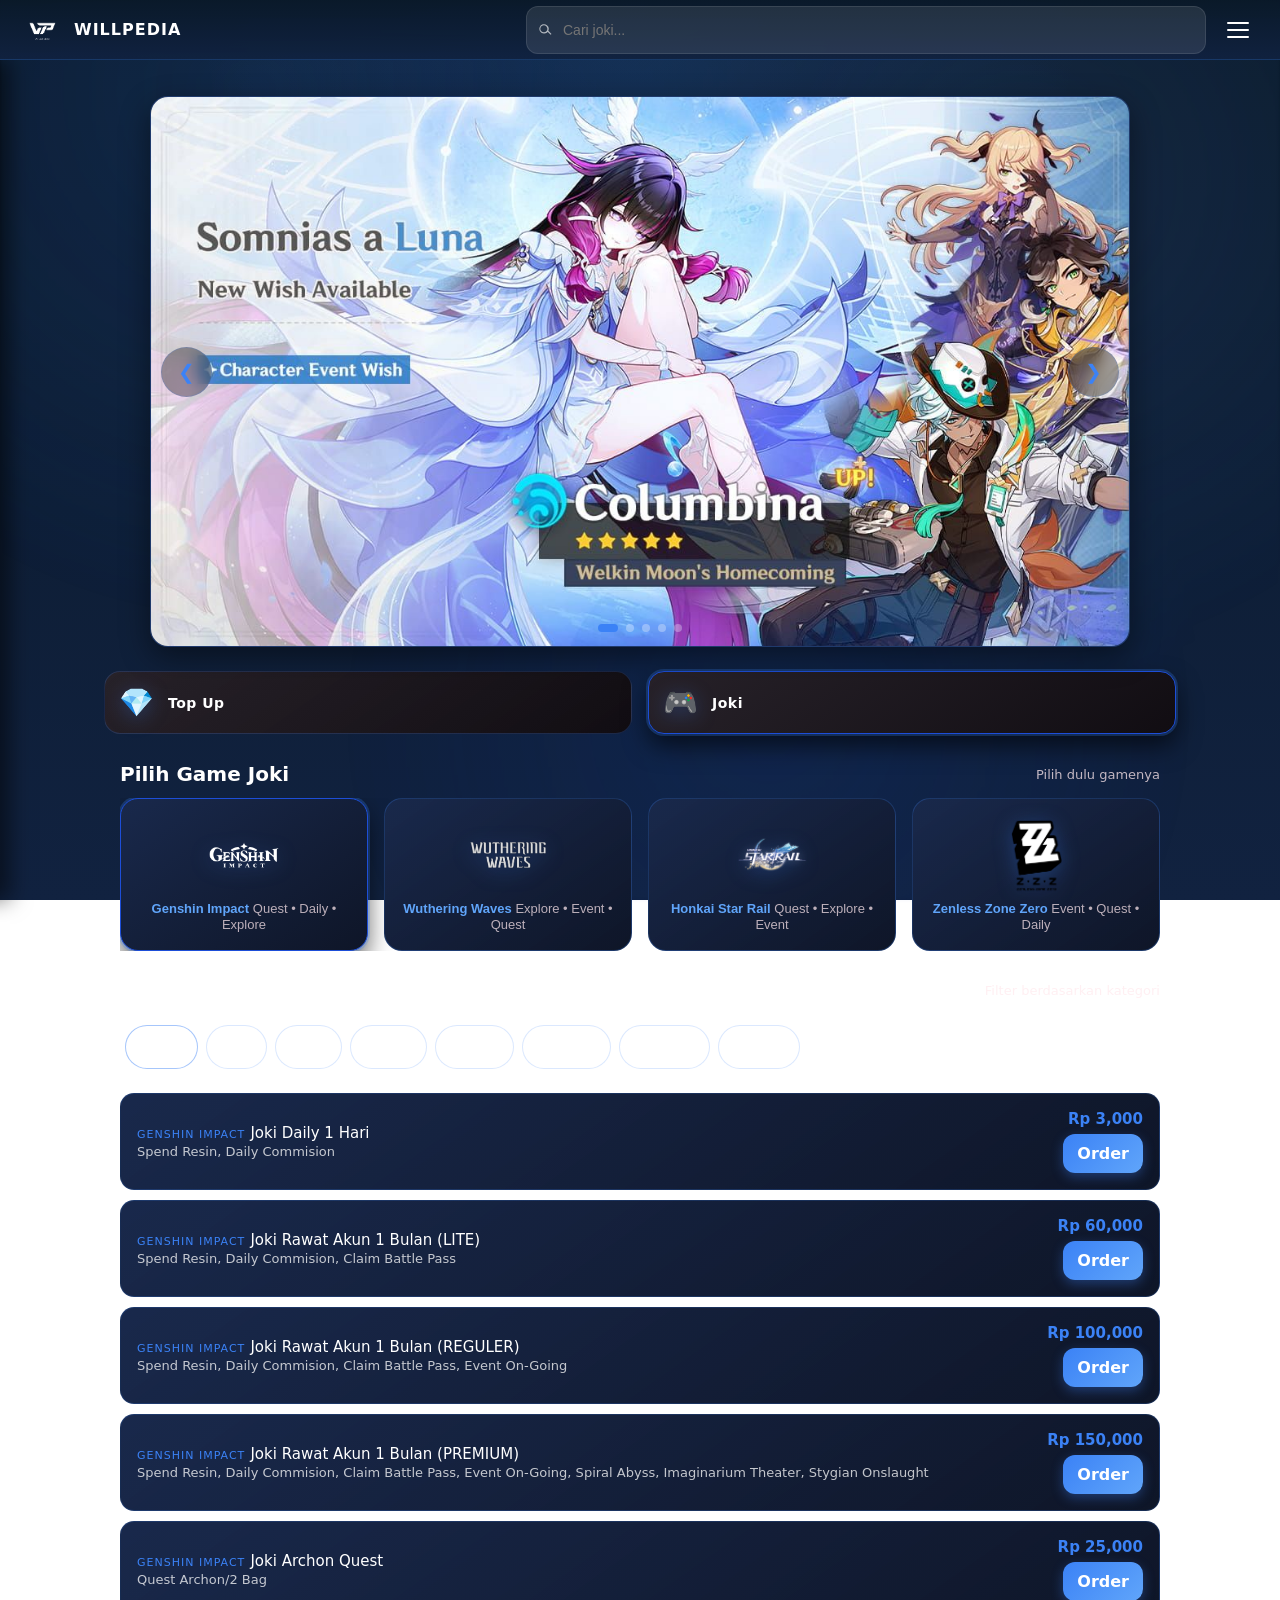
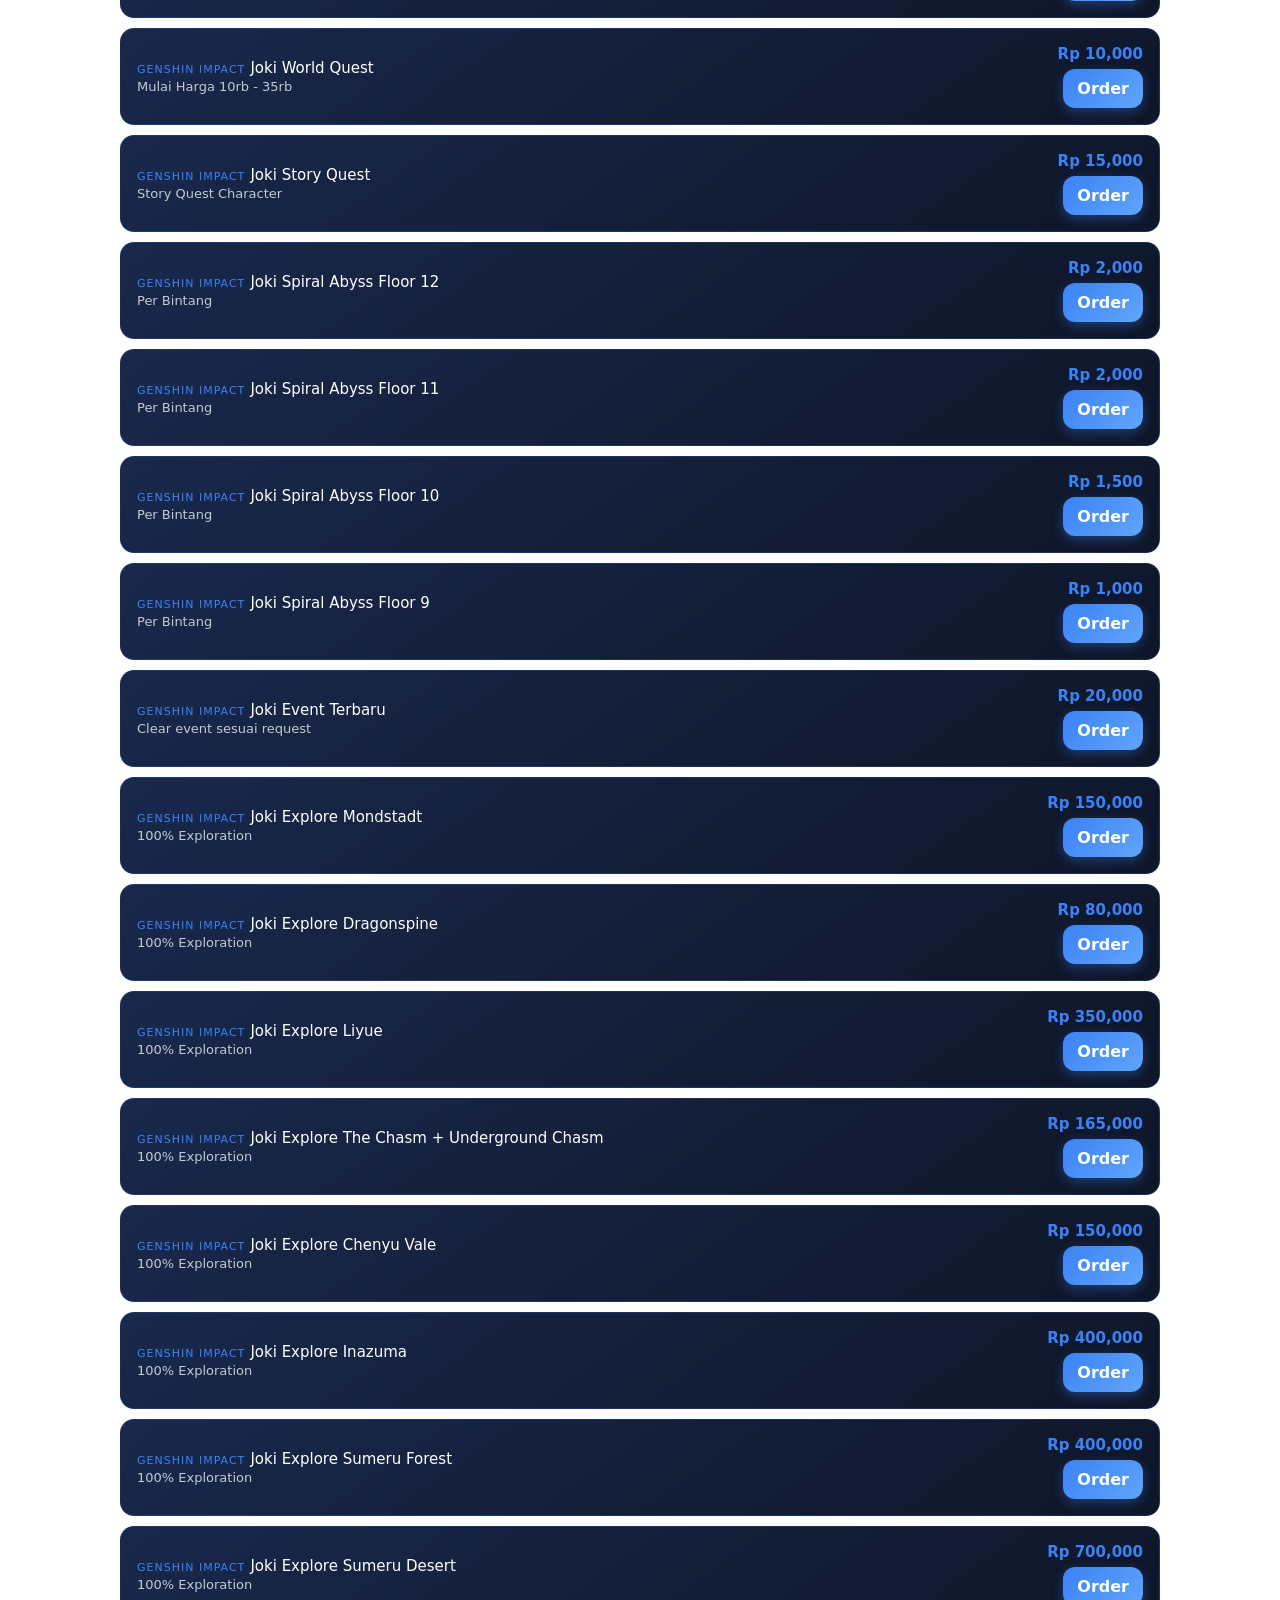
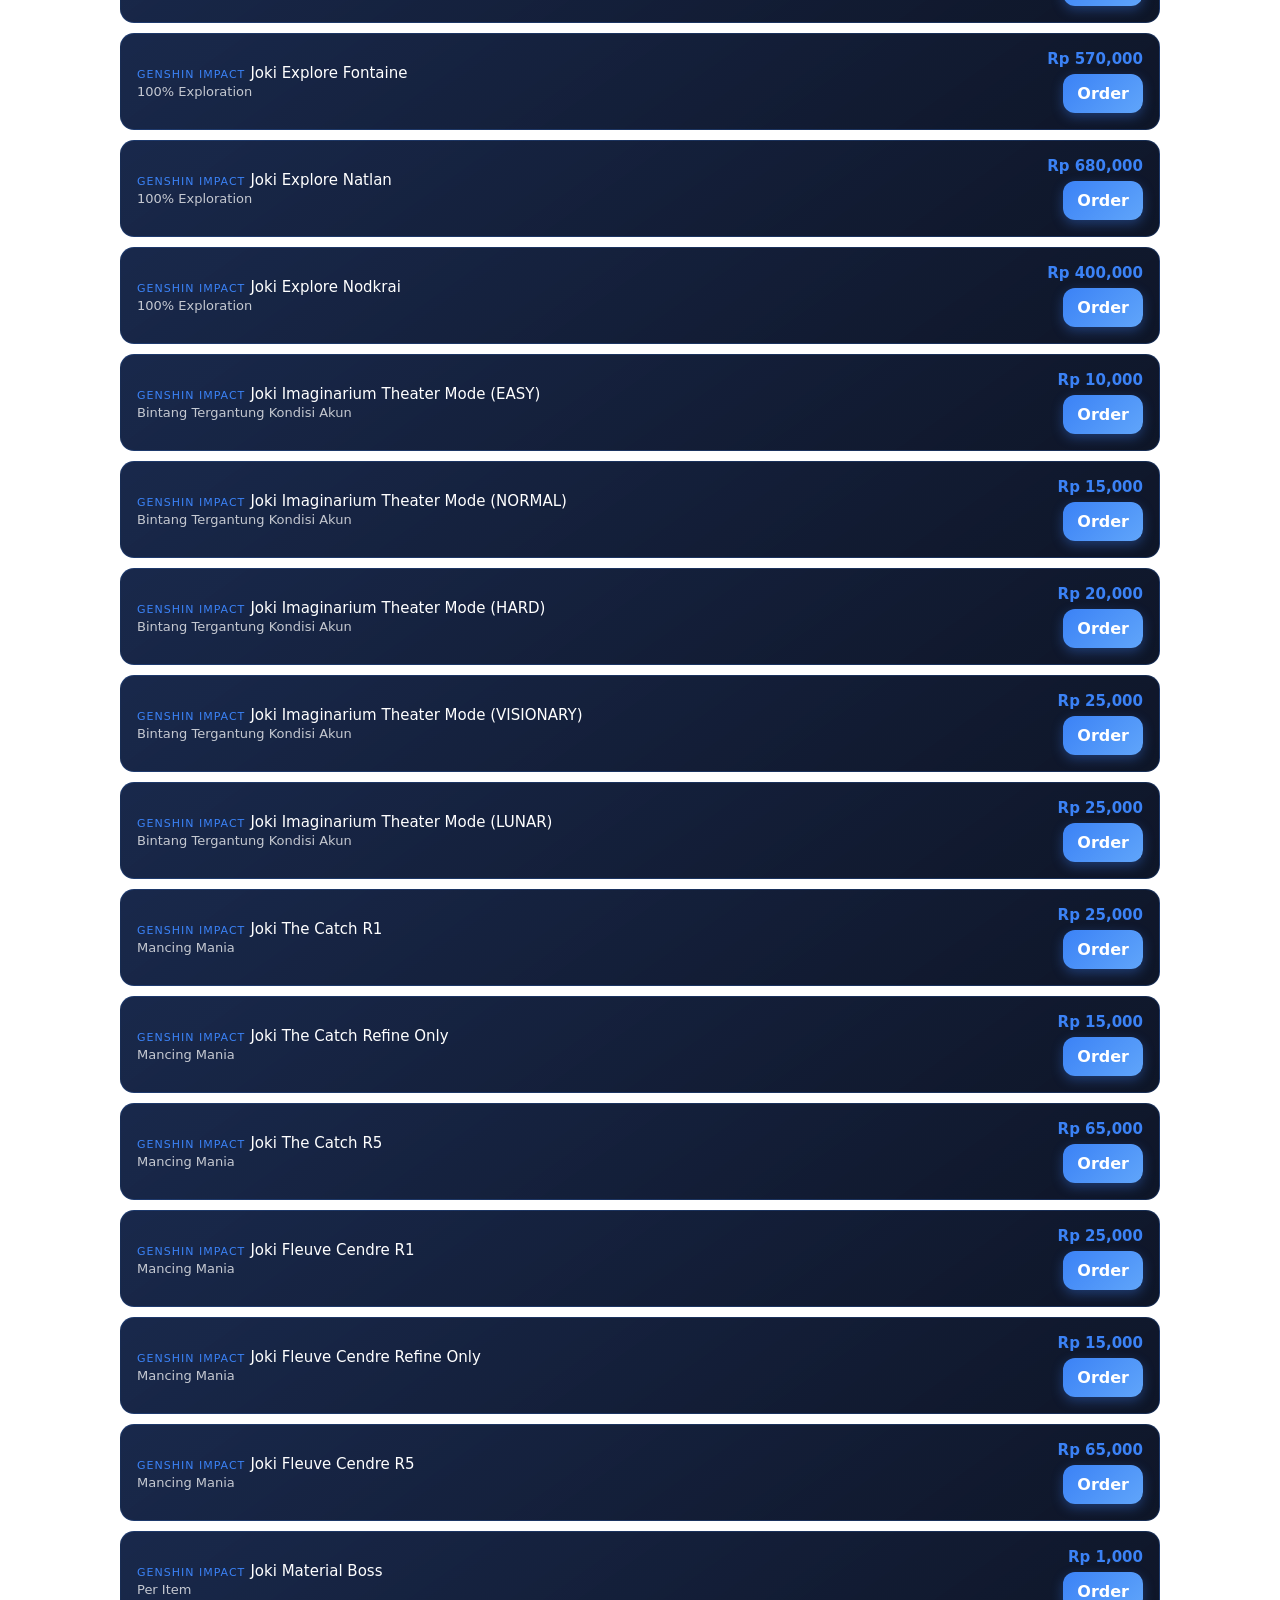
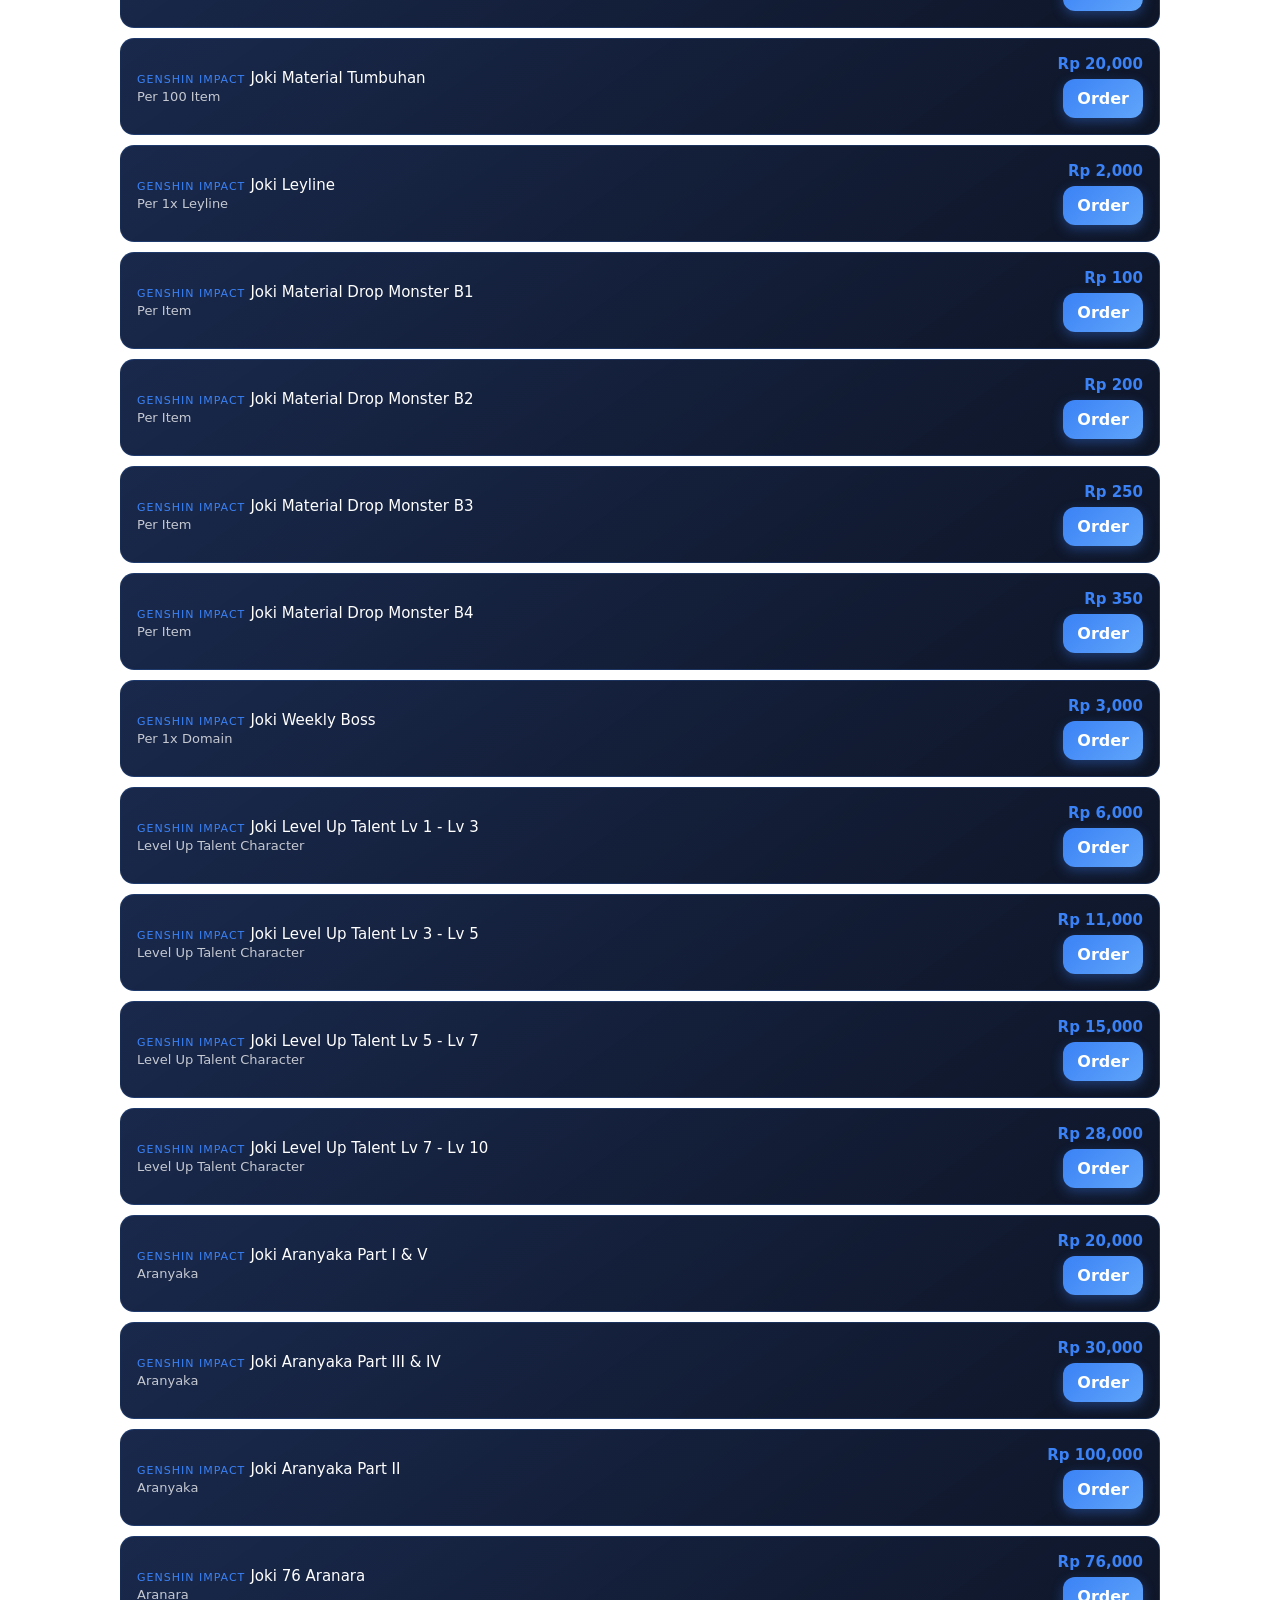
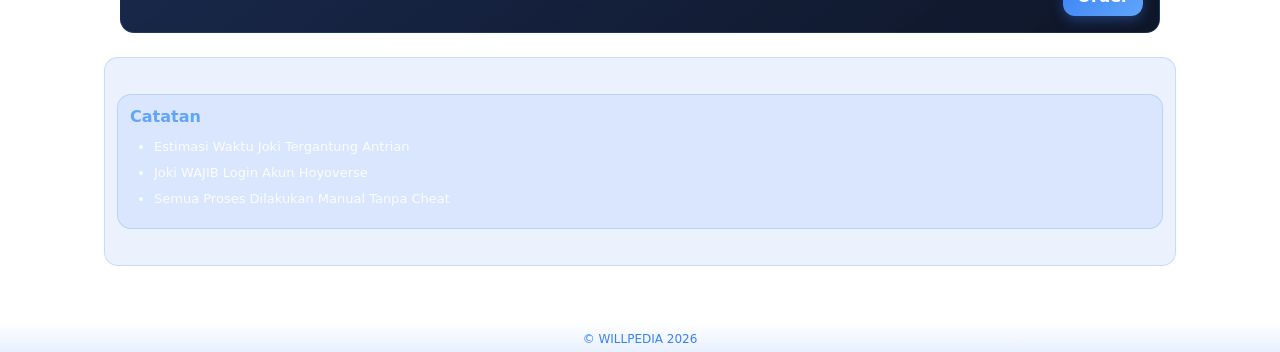
==== joki.html @ 1aaeb49d "Add files via upload" ====
<!DOCTYPE html>
<html lang="id">
<head>
  <meta charset="UTF-8" />
  <meta name="viewport" content="width=device-width, initial-scale=1.0" />
  <title>WILLPEDIA</title>

  <link rel="icon" type="image/png" href="assets/logo-willpedia.png">
<link rel="stylesheet" href="css/joki.css">
<link rel="stylesheet" href="css/style.css">
<link rel="stylesheet" href="css/shared.css">
</head>
<body>

<header class="navbar">
  <a href="index.html" class="nav-brand">
    <img src="assets/logo-willpedia.png" alt="WILLPEDIA">
    <span>WILLPEDIA</span>
  </a>

<div class="nav-right">
    <div class="nav-search">
      <input type="text" id="jokiSearch" placeholder="Cari joki...">
      <span class="search-icon"></span>
    </div>

    <button id="menuBtn" class="menu-btn" aria-label="Menu" type="button">
      <span></span><span></span><span></span>
    </button>
  </div>
</header>

<!-- SEARCH OVERLAY -->
<div id="jokiSearchOverlay" class="search-results-overlay">
  <div id="jokiSearchResults" class="search-results-list"></div>
</div>

<!-- OVERLAY -->
<div id="overlay" class="overlay"></div>

<!-- DRAWER -->
<aside id="drawer" class="drawer">
  <div class="drawer-header">
    <span class="drawer-title">MENU</span>
    <button id="closeDrawer" class="close-btn">&times;</button>
  </div>
  <nav class="drawer-menu">
    <a href="index.html">Top Up</a>
    <a href="joki.html" aria-current="page">Joki</a>
    <a href="https://wa.me/6281357706121" target="_blank">Hubungi CS</a>
  </nav>
</aside>

<main class="container">

  <!-- SLIDER -->
  <div class="slider">
    <div class="slides-track">
      <div class="slide"><img src="assets/columbina.png"></div>
      <div class="slide"><img src="assets/inefa.png"></div>
      <div class="slide"><img src="assets/hsr1.png"></div>
      <div class="slide"><img src="assets/gi1.png"></div>
      <div class="slide"><img src="assets/denis.jpeg"></div>
    </div>

    <button class="prev-btn" id="prevBtn">&#10094;</button>
    <button class="next-btn" id="nextBtn">&#10095;</button>
    <div class="slider-dots" id="sliderDots"></div>
  </div>
  
  <!-- MENU UTAMA -->
    <div class="main-menu">
    <a href="index.html" class="main-card">
        <span class="menu-icon">💎</span>
        <div class="menu-text">
        <strong>Top Up</strong>
        </div>
    </a>

    <a href="joki.html" class="main-card active">
        <span class="menu-icon">🎮</span>
        <div class="menu-text">
        <strong>Joki</strong>
        </div>
    </a>
    </div>

   <!-- PILIH GAME JOKI -->
    <section class="section">
    <div class="section-head">
        <h2>Pilih Game Joki</h2>
        <span class="hint">Pilih dulu gamenya</span>
    </div>

    <div class="joki-grid" id="jokiGameGrid">
        <button class="joki-card active" type="button" data-game="genshin_impact_joki">
        <img src="assets/Genshin_Impact.png" alt="Genshin Impact">
        <div class="joki-meta">
            <span class="joki-title">Genshin Impact</span>
            <span class="joki-sub">Quest • Daily • Explore</span>
        </div>
        </button>

        <button class="joki-card" type="button" data-game="wuthering_waves_joki">
        <img src="assets/Wuthering_Waves.png" alt="Wuthering Waves">
        <div class="joki-meta">
            <span class="joki-title">Wuthering Waves</span>
            <span class="joki-sub">Explore • Event • Quest</span>
        </div>
        </button>

        <button class="joki-card" type="button" data-game="honkai_star_rail_joki">
        <img src="assets/Honkai_Star_Rail.png" alt="Honkai Star Rail">
        <div class="joki-meta">
            <span class="joki-title">Honkai Star Rail</span>
            <span class="joki-sub">Quest • Explore • Event</span>
        </div>
        </button>

        <button class="joki-card" type="button" data-game="zenless_zone_zero_joki">
        <img src="assets/Zenless_Zone_Zero.png" alt="Zenless Zone Zero">
        <div class="joki-meta">
            <span class="joki-title">Zenless Zone Zero</span>
            <span class="joki-sub">Event • Quest • Daily</span>
        </div>
        </button>
    </div>
    </section>
 

  <!-- PILIH PAKET (placeholder, nanti diisi dari JSON) -->
  <section class="section">
    <div class="section-head">
      <h2>Pilih Paket</h2>
      <span class="hint">Filter berdasarkan kategori</span>
    </div>

    <div class="chip-row" id="jokiCategory">
      <button class="chip active" type="button">Semua</button>
      <button class="chip" type="button">Daily</button>
      <button class="chip" type="button">Quest</button>
      <button class="chip" type="button">Explore</button>
      <button class="chip" type="button">Material</button>
      <button class="chip" type="button">Endgame</button>
      <button class="chip" type="button">Character</button>
      <button class="chip" type="button">Mancing</button>
    </div>

    <div class="item-list" id="itemList">
  </section>

  <section class="note">
    <div class="note-card">
      <h4>Catatan</h4>
      <ul>
        <li>Estimasi Waktu Joki Tergantung Antrian</li>
        <li>Joki WAJIB Login Akun Hoyoverse</li>
        <li>Semua Proses Dilakukan Manual Tanpa Cheat</li>
      </ul>
    </div>
  </section>
</main>

<footer>© WILLPEDIA 2026</footer>

<!-- JS TERPISAH -->
<script src="js/joki.js"></script>
</body>
</html>
---- css/joki.css ----
/* ======================
   JOKI CSS - MOBILE OPTIMIZED LIKE style.css
====================== */

/* BASE - MATCHING style.css */
:root {
  --font-small: clamp(11px, 2.5vw, 13px);
  --font-base: clamp(13px, 3vw, 15px);
  --font-h2: clamp(16px, 4vw, 20px);
  --padding-card: clamp(12px, 4vw, 16px);
  --touch-target: 44px;
  --padding-sm: clamp(8px, 2vw, 12px);
  --radius-lg: 18px;
  --radius-md: 14px;
}

.section {
  margin-top: clamp(16px, 6vw, 28px);
  padding: 0 clamp(10px, 4vw, 16px);
}

/* HEADER */
.section-head {
  display: flex;
  align-items: center;
  justify-content: space-between;
  gap: clamp(6px, 2vw, 8px);
  margin-bottom: 12px;
}

.section-head h2 {
  margin: 0;
  font-size: var(--font-h2);
}

.hint {
  font-size: var(--font-small);
  color: rgba(255,233,238,.75);
}

/* JOKI GRID - EXACT LIKE game-grid */
.joki-grid {
  contain: layout paint;
  display: grid;
  grid-template-columns: repeat(auto-fit, minmax(140px, 1fr));
  gap: clamp(10px, 4vw, 16px);
  margin-bottom: clamp(12px, 3vw, 16px);
}

@media (max-width: 360px) {
  .joki-grid {
    grid-template-columns: 1fr;
    gap: 8px;
  }
}

@media (max-width: 480px) {
  .joki-grid {
    grid-template-columns: 1fr 1fr;
    gap: clamp(8px, 3vw, 12px);
  }
}

@media (min-width: 768px) {
  .joki-grid {
    grid-template-columns: repeat(3, 1fr);
  }
}

@media (min-width: 1024px) {
  .joki-grid {
    grid-template-columns: repeat(4, 1fr);
  }
}

/* JOKI CARD - LIKE game-card */
.joki-card {
  background: linear-gradient(145deg, rgba(59,130,246,0.08), rgba(0,0,0,0.35)), var(--card);
  border-radius: var(--radius-lg);
  padding: clamp(14px, 5vw, 18px) clamp(12px, 4vw, 16px);
  text-align: center;
  cursor: pointer;
  border: 1px solid rgba(59,130,246,0.25);
  transition: transform .2s ease, box-shadow .2s ease, border-color .2s ease;
  animation: fadeUp .35s ease both;
  will-change: transform;
  min-height: var(--touch-target);
  display: flex;
  flex-direction: column;
  justify-content: center;
}

.joki-card img {
  width: clamp(60px, 18vw, 76px);
  height: clamp(60px, 18vw, 76px);
  object-fit: contain;
  display: block;
  margin: 0 auto clamp(4px, 1vw, 8px);
  filter: drop-shadow(0 4px 10px rgba(59,130,246,.3));
}

.joki-title {
  font-size: var(--font-small);
  color: var(--sakura2);
  line-height: 1.2;
  font-weight: 900;
  overflow: hidden;
  text-overflow: ellipsis;
}

.joki-sub {
  font-size: var(--font-small);
  color: rgba(255,233,238,.72);
}

.joki-card.active {
  border-color: var(--torii);
  box-shadow: 0 0 0 2px rgba(59,130,246,0.25), 0 12px 24px rgba(0,0,0,0.6);
  transform: scale(1.06);
}

.joki-card:active { 
  transform: scale(.95); 
}

@media (hover:hover) and (pointer:fine) {
  .joki-card:hover {
    transform: translateY(-4px) scale(1.02);
    box-shadow: var(--shadow-2);
    border-color: rgba(59,130,246,.35);
  }
}

/* CHIP ROW */
.chip-row {
  display: flex;
  gap: 8px;
  overflow-x: auto;
  -webkit-overflow-scrolling: touch; /* Supaya scroll lancar di iPhone */
  padding: 10px 5px;
  scrollbar-width: none; /* Sembunyikan scrollbar di Firefox */
}

.chip {
  flex: 0 0 auto;
  background: rgba(255,255,255,0.06);
  border: 1px solid rgba(59,130,246,0.18);
  border-radius: 999px;
  color: #fff;
  padding: clamp(8px, 2vw, 10px) clamp(12px, 3vw, 14px);
  font-weight: 700;
  font-size: var(--font-small);
  min-height: var(--touch-target);
  scroll-snap-align: start;
  white-space: nowrap;
}

.chip.active {
  border-color: rgba(59,130,246,.45);
}

/* ITEM LIST - LIKE item-list */
.item-list {
  display: flex;
  flex-direction: column;
  gap: clamp(8px, 2vw, 10px);
  margin: 14px 0 20px;
}

.item-card {
  background: linear-gradient(145deg, rgba(59,130,246,0.08), rgba(0,0,0,0.35)), var(--card);
  padding: var(--padding-card);
  border-radius: var(--radius-md);
  display: flex;
  justify-content: space-between;
  align-items: center;
  border: 1px solid rgba(59,130,246,0.2);
  animation: fadeUp .3s ease both;
  min-height: var(--touch-target);
}

.item-left {
  flex: 1;
  min-width: 0;
}

.item-name {
  font-size: var(--font-base);
  color: #fff;
  white-space: nowrap;
  overflow: hidden;
  text-overflow: ellipsis;
}

.item-desc {
  font-size: var(--font-small);
  color: rgba(255,255,255,0.75);
}

.item-right {
  display: flex;
  flex-direction: column;
  align-items: flex-end;
  gap: clamp(4px, 1vw, 6px);
}

.item-price {
  font-weight: 700;
  font-size: var(--font-base);
  color: var(--sakura);
}

.badge {
  font-size: clamp(9px, 2vw, 11px);
  letter-spacing: 1px;
  text-transform: uppercase;
  color: var(--sakura);
}

.note, .note-card {
  padding: var(--padding-sm);
  background: rgba(59,130,246,0.1);
  border-radius: var(--radius-md);
  border: 1px solid rgba(59,130,246,0.2);
  margin: clamp(16px, 5vw, 24px) 0;
}

.note h4 {
  margin: 0 0 12px 0;
  color: var(--sakura2);
}

.note ul {
  margin: 0;
  padding-left: clamp(20px, 5vw, 24px);
  font-size: var(--font-small);
  line-height: 1.4;
  color: rgba(255,255,255,0.85);
}

.note li {
  margin-bottom: clamp(4px, 1vw, 8px);
}

/* TOUCH POLISH */
button, .joki-card, .chip {
  -webkit-tap-highlight-color: transparent;
}

/* SMOOTH SCROLL */
html {
  scroll-behavior: smooth;
}

@keyframes fadeUp {
  from { opacity: 0; transform: translateY(12px); }
  to { opacity: 1; transform: translateY(0); }
}
---- css/style.css ----
/* TOPUP SPECIFIC - css/style.css - RESPONSIVE MOBILE FIRST */

/* Import responsive vars from joki.css pattern */
:root {
  --font-small: clamp(11px, 2.5vw, 13px);
  --font-base: clamp(13px, 3vw, 15px);
  --padding-card: clamp(12px, 4vw, 16px);
  --touch-target: 44px;
  --padding-sm: clamp(8px, 2vw, 12px);
}

/* ======================
   GRID GAME + CARD
====================== */
/* TOPUP-SPECIFIC STYLES */
.game-grid{
  contain: layout paint;
  display:grid;
  grid-template-columns: repeat(auto-fit, minmax(140px, 1fr));
  gap: clamp(10px, 4vw, 16px);
  margin-bottom: clamp(12px, 3vw, 16px);
}

@media (max-width: 360px) {
  .game-grid {
    grid-template-columns: 1fr;
    gap: 8px;
  }
}

@media (max-width: 480px) {
  .game-grid {
    grid-template-columns: 1fr 1fr;
    gap: clamp(8px, 3vw, 12px);
  }
}


.game-card{
  background:
    linear-gradient(145deg, rgba(59,130,246,0.08), rgba(0,0,0,0.35)),
    var(--card);
  border-radius: var(--radius-lg);
  padding: clamp(14px, 5vw, 18px) clamp(12px, 4vw, 16px);
  text-align:center;
  cursor:pointer;
  border: 1px solid rgba(59,130,246,0.25);
  transition: transform .2s ease, box-shadow .2s ease, border-color .2s ease, filter .2s ease;
  animation: fadeUp .35s ease both;
  will-change: transform;
  min-height: var(--touch-target);
}


.game-card img{
  width: clamp(60px, 18vw, 76px);
  height: clamp(60px, 18vw, 76px);
  object-fit: contain;
  display:block;
  margin: 0 auto clamp(4px, 1vw, 8px);
  filter: drop-shadow(0 4px 10px rgba(59,130,246,.3));
}


.game-card span{
  font-size: var(--font-small);
  color: var(--sakura2);
  line-height: 1.2;
}


.game-card.active{
  border-color: var(--torii);
  box-shadow:
    0 0 0 2px rgba(59,130,246,0.25),
    0 12px 24px rgba(0,0,0,0.6);
  transform: scale(1.06);
}

.game-card:active{ transform: scale(.95); }

@media (hover:hover) and (pointer:fine){
  .game-card:hover{
    transform: translateY(-4px) scale(1.02);
    box-shadow: var(--shadow-2);
    border-color: rgba(59,130,246,.35);
  }
}

.item-list{
  display:flex;
  flex-direction:column;
  gap: 10px;
  margin: 14px 0 20px;
}

.item-card{
  background:
    linear-gradient(145deg, rgba(59,130,246,0.08), rgba(0,0,0,0.35)),
    var(--card);
  padding: var(--padding-card);
  border-radius: var(--radius-md);
  display:flex;
  justify-content: space-between;
  align-items:center;
  border: 1px solid rgba(59,130,246,0.2);
  animation: fadeUp .3s ease both;
  min-height: var(--touch-target);
}


.item-name{ font-size: var(--font-base); color:#fff; }

.item-price{ font-weight: 700; font-size: var(--font-base); color: var(--sakura); }

.item-desc {
  font-size: var(--font-small);
  color: rgba(255,255,255,0.75);
  margin-top: 2px;
  display: block;
}


.price{ text-align:center; font-size: 22px; font-weight: 800; margin: 18px 0; color: var(--torii); }

@media (max-height: 500px) and (orientation: landscape) {
  .game-grid { grid-template-columns: 1fr 1fr; gap: 8px; }
  .game-card { padding: clamp(10px, 3vw, 14px); }
}

@media (min-width: 768px){ 
  .game-grid{ grid-template-columns: repeat(3, 1fr); }
}

@media (min-width: 1024px){ 
  .game-grid{ grid-template-columns: repeat(4, 1fr); }
}
---- css/shared.css ----
/* SHARED STYLES - NAVBAR, SLIDER, DRAWER, THEME - WILLPEDIA */
/* Merged commons from style.css + joki.css + original shared */

:root {
  --bg1: #0a1929;
  --bg2: #112240;
  --card: #16213d;
  --sakura: #3b82f6;
  --sakura2: #60a5fa;
  --torii: #1d4ed8;
  --accent-blue: #93c5fd;
  --stroke: rgba(59,130,246,.22);
  --glass: rgba(255,255,255,.08);
  --radius-lg: 18px;
  --radius-md: 14px;
  --shadow-1: 0 10px 22px rgba(0,0,0,.5);
  --shadow-2: 0 16px 40px rgba(0,0,0,.6);
  --nav-h: 60px;
  --max-desktop: 1120px;
  --primary-blue: #3b82f6;
  --light-blue: #dbeafe;
  --dark-blue: #1d4ed8;
  --accent-blue: #60a5fa;
}

*{ box-sizing: border-box; }

html, body{ height: 100%; }

body{
  margin:0;
  min-height: 100dvh;
  font-family: "Hiragino Kaku Gothic ProN","Yu Gothic",system-ui,sans-serif;
  color:#fff;
  background:
    radial-gradient(circle at top, rgba(59,130,246,0.18), transparent 40%),
    linear-gradient(180deg, var(--bg1), var(--bg2));
  background-attachment: fixed;
  display:flex;
  flex-direction:column;
  overflow-x: hidden;
}

body::before{
  content:"";
  position: fixed;
  inset: 0;
  pointer-events:none;
  background:
    radial-gradient(circle at 20% 10%, rgba(59,130,246,.16), transparent 42%),
    radial-gradient(circle at 80% 20%, rgba(99,165,253,.12), transparent 40%),
    radial-gradient(circle at 60% 80%, rgba(29,78,216,.12), transparent 42%);
  filter: blur(2px);
  opacity: .9;
  animation: bluePulse 8s ease-in-out infinite;
  z-index: 0;
}

@keyframes bluePulse{
  0%,100%{ transform: translateY(0); opacity:.85; }
  50%{ transform: translateY(-10px); opacity:1; }
}

@keyframes petalsFall{
  0%{ transform: translateY(-10%); }
  100%{ transform: translateY(25%); }
}

.container, footer{
  position: relative;
  z-index: 1;
}

.navbar{
  position: fixed;
  top:0; left:0;
  width:100%;
  height: var(--nav-h);
  z-index: 1000;
  display:flex;
  align-items:center;
  justify-content: space-between;
  gap: clamp(8px, 2vw, 12px);
  padding: 0 clamp(12px, 3vw, 20px);
  background: linear-gradient(180deg, rgba(10,25,41,0.97), rgba(17,34,64,0.95));
  backdrop-filter: blur(12px);
  border-bottom: 1px solid rgba(59,130,246,0.3);
}

.nav-brand{
  display:flex;
  align-items:center;
  gap: 10px;
  text-decoration:none;
  font-weight: 900;
  letter-spacing: 1px;
}
.nav-brand span {
  color: #ffffff;
  font-size: 16px;
  white-space: nowrap;
}
.nav-brand img{
  width: clamp(36px, 11vw, 44px);
  height: clamp(36px, 11vw, 44px);
  object-fit: contain;
}

.nav-right{
  flex: 1 1 auto;
  min-width: 0;
  display:flex;
  align-items:center;
  justify-content: flex-end;
  gap: 10px;
}

.nav-search{
  flex: 1 1 auto;
  min-width: clamp(130px, 35vw, 400px);
  max-width: 680px;
  position: relative;
}

.nav-search input{
  width: 100%;
  height: clamp(38px, 4.8vw, 48px);
  background: rgba(255,255,255,0.10);
  border: 1px solid rgba(255,255,255,0.10);
  border-radius: 12px;
  padding: 0 14px 0 36px;
  color:#fff;
  font-size: 14px;
  outline: none;
}

.nav-search input:focus{
  border-color: rgba(59,130,246,.40);
  box-shadow: 0 0 0 3px rgba(59,130,246,.12);
}

.nav-search .search-icon{
  position: absolute;
  left: 12px;
  top: 50%;
  transform: translateY(-50%);
  width: 14px;
  height: 14px;
  opacity: .75;
  pointer-events: none;
  background: currentColor;
  color: rgba(255,255,255,.85);
  -webkit-mask: url("data:image/svg+xml,%3Csvg xmlns='http://www.w3.org/2000/svg' viewBox='0 0 24 24'%3E%3Cpath fill='black' d='M10 18a8 8 0 1 1 5.293-14.293A8 8 0 0 1 10 18m0-2a6 6 0 1 0-4.243-1.757A5.98 5.98 0 0 0 10 16m11.707 4.293-5.387-5.387 1.414-1.414 5.387 5.387z'/%3E%3C/svg%3E") center / contain no-repeat;
          mask: url("data:image/svg+xml,%3Csvg xmlns='http://www.w3.org/2000/svg' viewBox='0 0 24 24'%3E%3Cpath fill='black' d='M10 18a8 8 0 1 1 5.293-14.293A8 8 0 0 1 10 18m0-2a6 6 0 1 0-4.243-1.757A5.98 5.98 0 0 0 10 16m11.707 4.293-5.387-5.387 1.414-1.414 5.387 5.387z'/%3E%3C/svg%3E") center / contain no-repeat;
}

.menu-btn{
  width: 44px;
  height: 44px;
  border: none;
  background: none;
  display:flex;
  flex-direction: column;
  justify-content: center;
  align-items: center;
  gap: 5px;
  cursor:pointer;
  border-radius: 12px;
  position: relative;
  z-index: 1100;
}
.menu-btn span{
  width: 22px;
  height: 2px;
  background: #ffffff;
  border-radius: 2px;
}

.menu-btn:active{ transform: scale(.95); }

@media (hover:hover) and (pointer:fine){
  .menu-btn:hover{ background: rgba(59,130,246,.10); }
}

@media (max-width: 420px){
  .nav-search{ min-width: 150px; }
  .nav-brand img{ width: 40px; height: 40px; }
  .nav-brand span{ font-size: 14px; }
}

.search-results-overlay{
  position: fixed;
  top: var(--nav-h);
  left: 0;
  width: 100%;
  height: 0;
  background: rgba(15,15,18,0.98);
  backdrop-filter: blur(10px);
  z-index: 950;
  overflow-y: auto;
  transition: height .28s ease;
}
.search-results-overlay.active{ height: calc(100dvh - var(--nav-h)); }

.search-results-list{
  max-width: 520px;
  margin: 0 auto;
  padding: 18px 14px;
}

.search-item{
  padding: 14px;
  border-bottom: 1px solid rgba(59,130,246,0.2);
  display:flex;
  justify-content: space-between;
  align-items:center;
  cursor:pointer;
  animation: fadeUp .28s ease both;
}
.search-item:hover{ background: rgba(59,130,246,0.08); }

.search-item .item-info{ display:flex; flex-direction:column; }
.search-item .game-tag{ font-size: 10px; color: var(--sakura); text-transform: uppercase; margin-bottom: 4px; }

.overlay{
  position: fixed;
  top: var(--nav-h);
  left: 0;
  width: 100%;
  height: calc(100dvh - var(--nav-h));
  background: rgba(0,0,0,0.55);
  opacity: 0;
  pointer-events: none;
  transition: opacity .28s ease;
  z-index: 980;
}
.overlay.active{ opacity: 1; pointer-events: auto; }

.drawer{
  position: fixed;
  top: var(--nav-h);
  left: 0;
  width: 260px;
  height: calc(100dvh - var(--nav-h));
  background: linear-gradient(180deg, var(--bg2), var(--bg1));
  transform: translateX(-100%);
  transition: transform .38s cubic-bezier(.2,.9,.2,1);
  z-index: 990;
  border-right: 1px solid rgba(59,130,246,0.25);
  box-shadow: 10px 0 20px rgba(0,0,0,0.5);
}
.drawer.active{ transform: translateX(0); }

.drawer-header{
  height: var(--nav-h);
  display:flex;
  align-items:center;
  justify-content: space-between;
  padding: 0 16px;
  font-weight: 900;
  color: var(--sakura2);
  border-bottom: 1px solid rgba(59,130,246,0.12);
}

.close-btn{
  background:none;
  border:none;
  color: var(--sakura);
  font-size: 32px;
  line-height: 1;
  cursor:pointer;
  padding: 0 8px;
  border-radius: 10px;
  transition: transform .2s ease, color .2s ease, background .2s ease;
}
.close-btn:active{ transform: scale(.92); color: var(--torii); }
@media (hover:hover) and (pointer:fine){ .close-btn:hover{ background: rgba(59,130,246,.10); } }

.drawer-menu{
  display:flex;
  flex-direction:column;
  padding: 10px;
  gap: 8px;
}
.drawer-menu a{
  padding: 12px 14px;
  border-radius: 12px;
  text-decoration:none;
  color:#fff;
  background: linear-gradient(145deg, rgba(59,130,246,0.08), rgba(0,0,0,0.35));
  border: 1px solid rgba(59,130,246,0.18);
  transition: transform .2s ease, border-color .2s ease, filter .2s ease;
}
@media (hover:hover) and (pointer:fine){
  .drawer-menu a:hover{ transform: translateX(4px); border-color: rgba(59,130,246,.32); filter: brightness(1.05); }
}

.container{
  flex: 1;
  max-width: var(--max-desktop);
  margin: 0 auto;
  padding: calc(var(--nav-h) + clamp(14px, 4vw, 22px)) clamp(12px, 4vw, 24px) clamp(24px, 6vw, 32px);
}

.slider{
  width: 100%;
  max-width: min(980px, 100%);
  margin: 14px auto;
  aspect-ratio: 16 / 9;
  border-radius: var(--radius-lg);
  overflow: hidden;
  background: var(--card);
  position: relative;
  border: 1px solid rgba(59,130,246,0.25);
  box-shadow: 0 10px 30px rgba(0,0,0,.45);
}
.slides-track{ display:flex; width: 100%; height: 100%; transition: transform 0.6s ease-in-out; }
.slide{ min-width: 100%; height: 100%; }
.slide img{ width:100%; height:100%; object-fit: cover; display:block; }

.prev-btn, .next-btn{
  position:absolute;
  top: 50%;
  transform: translateY(-50%);
  background: rgba(0,0,0,.35);
  backdrop-filter: blur(8px);
  color: var(--sakura);
  border: 1px solid rgba(59,130,246,.18);
  font-size: 20px;
  padding: 12px 16px;
  cursor:pointer;
  z-index: 10;
  border-radius: 50%;
  transition: background .2s ease, transform .2s ease, color .2s ease;
  display:flex;
  align-items:center;
  justify-content:center;
}
.prev-btn{ left: 10px; }
.next-btn{ right: 10px; }
.prev-btn:hover, .next-btn:hover{ background: rgba(59,130,246,.18); color:#fff; }
.prev-btn:active, .next-btn:active{ transform: translateY(-50%) scale(.92); }

.slider-dots{
  position:absolute;
  bottom: 14px;
  left: 50%;
  transform: translateX(-50%);
  display:flex;
  gap: 8px;
  z-index: 10;
}
.dot{
  width: 8px; height: 8px;
  background: rgba(255,255,255,0.3);
  border-radius: 50%;
  cursor:pointer;
  transition: all .25s ease;
}
.dot.active{ background: var(--sakura); width: 20px; border-radius: 4px; }

.main-menu{
  display: grid;
  grid-template-columns: repeat(auto-fit, minmax(160px, 1fr));
  gap: clamp(10px, 3vw, 16px);
  margin: clamp(12px, 4vw, 24px) 0;
}
.main-card{
  display: flex;
  align-items: center;
  gap: 14px;
  padding: 14px;
  border-radius: 16px;
  text-decoration: none;
  color: #fff;
  background:
    linear-gradient(145deg, rgba(255,255,255,0.06), rgba(0,0,0,0.35)),
    #1a141c;
  border: 1px solid rgba(59,130,246,0.22);
  transition: transform .2s ease, box-shadow .2s ease, border-color .2s ease;
}
.main-card strong{ font-size: 14px; letter-spacing: .5px; }
.menu-icon{ font-size: 28px; filter: drop-shadow(0 4px 10px rgba(59,130,246,.3)); }
.main-card.active{
  border-color: var(--torii);
  box-shadow: 0 0 0 2px rgba(59,130,246,0.25), 0 12px 24px rgba(0,0,0,0.6);
}
@media (hover:hover) and (pointer:fine){ .main-card:hover{ transform: translateY(-3px); border-color: rgba(59,130,246,.45); } }
@media (max-width: 480px){ .main-menu{ grid-template-columns: 1fr; } }

.btn-small-wa, .btn-order {
  background: linear-gradient(135deg, var(--primary-blue), var(--accent-blue));
  box-shadow: 0 4px 12px rgba(59,130,246,0.35);
  color: #fff;
  text-decoration: none;
  padding: 10px 14px;
  border-radius: 12px;
  font-weight: 900;
  transition: transform .2s ease, box-shadow .2s ease;
}
.btn-small-wa:hover, .btn-order:hover { transform: translateY(-1px); box-shadow: 0 6px 16px rgba(59,130,246,0.45); }
.btn-small-wa:active, .btn-order:active { transform: scale(0.98); }

.loading{ display:flex; align-items:center; justify-content:center; gap:10px; font-size:14px; color:var(--sakura); padding:18px 0; }
.loader{ width:16px; height:16px; border:2px solid rgba(59,130,246,0.3); border-top-color:var(--sakura); border-radius:50%; animation:spin 1.5s linear infinite; }
@keyframes spin{ to{ transform:rotate(360deg); } }
@keyframes fadeUp{ from{ opacity:0; transform:translateY(12px); } to{ opacity:1; transform:translateY(0); } }

footer{
  text-align:center;
  font-size: 12px;
  color: var(--sakura);
  padding: 10px 0 6px;
  background: linear-gradient(to top, rgba(59,130,246,0.12), transparent);
}

/* Responsive & Accessibility */
@media (prefers-reduced-motion: reduce){ *,:before,:after{ animation:none !important; transition:none !important; } }
@media (min-width: 900px){ .container{ padding-top: calc(var(--nav-h) + 22px); } }
@media (max-width: 520px){ .main-menu{ grid-template-columns: 1fr 1fr; gap:10px; } .main-card{ padding:10px; } .menu-icon{ font-size:22px; } .main-card strong{ font-size:13px; } }

@media (max-width: 360px) {
  .navbar { padding: 0 10px; gap: 8px; }
  .nav-brand img { width: 36px; height: 36px; }
  .nav-brand span { font-size: 13px; }
  .nav-search { min-width: 130px; }
  .chip-row { gap: 4px; }
  .main-menu { grid-template-columns: 1fr; gap: 8px; }
  .container { padding-left: 12px; padding-right: 12px; }
}

.chip-row {
  scroll-snap-type: x mandatory;
  overscroll-behavior-x: contain;
}
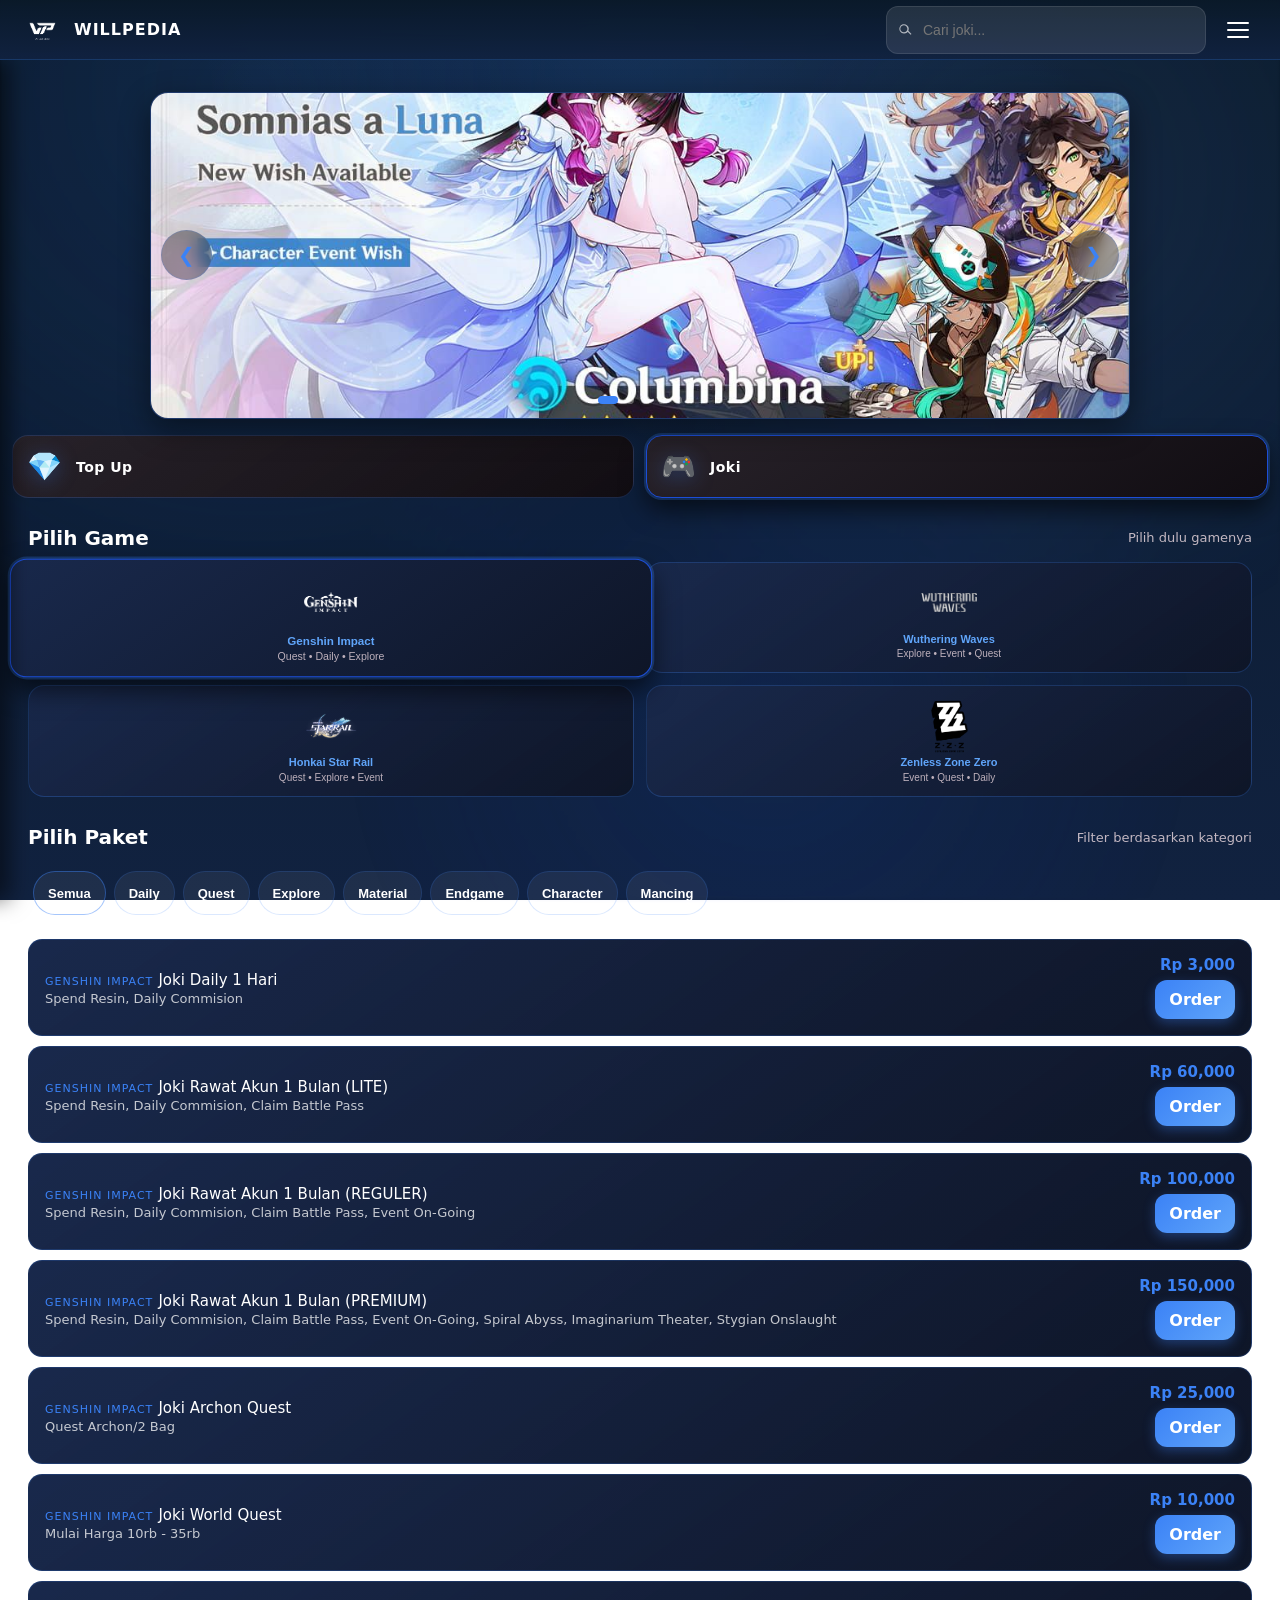
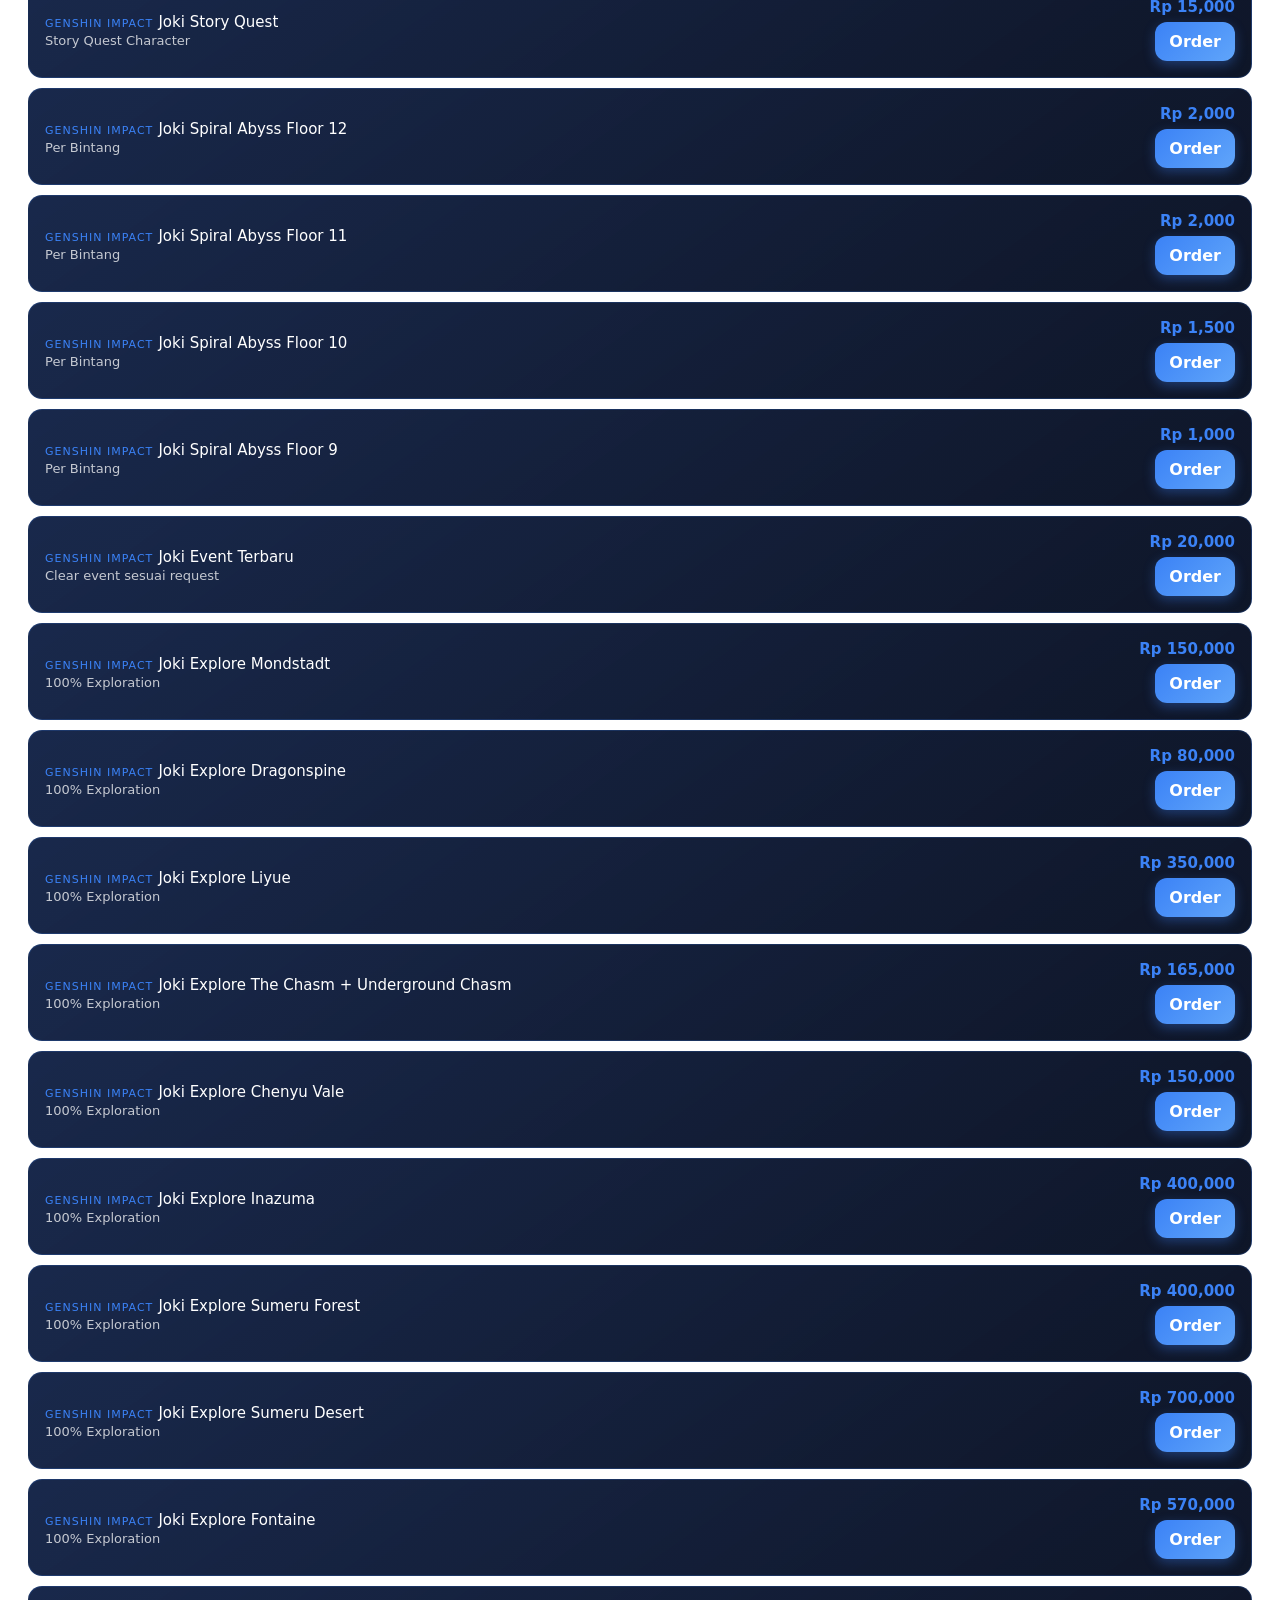
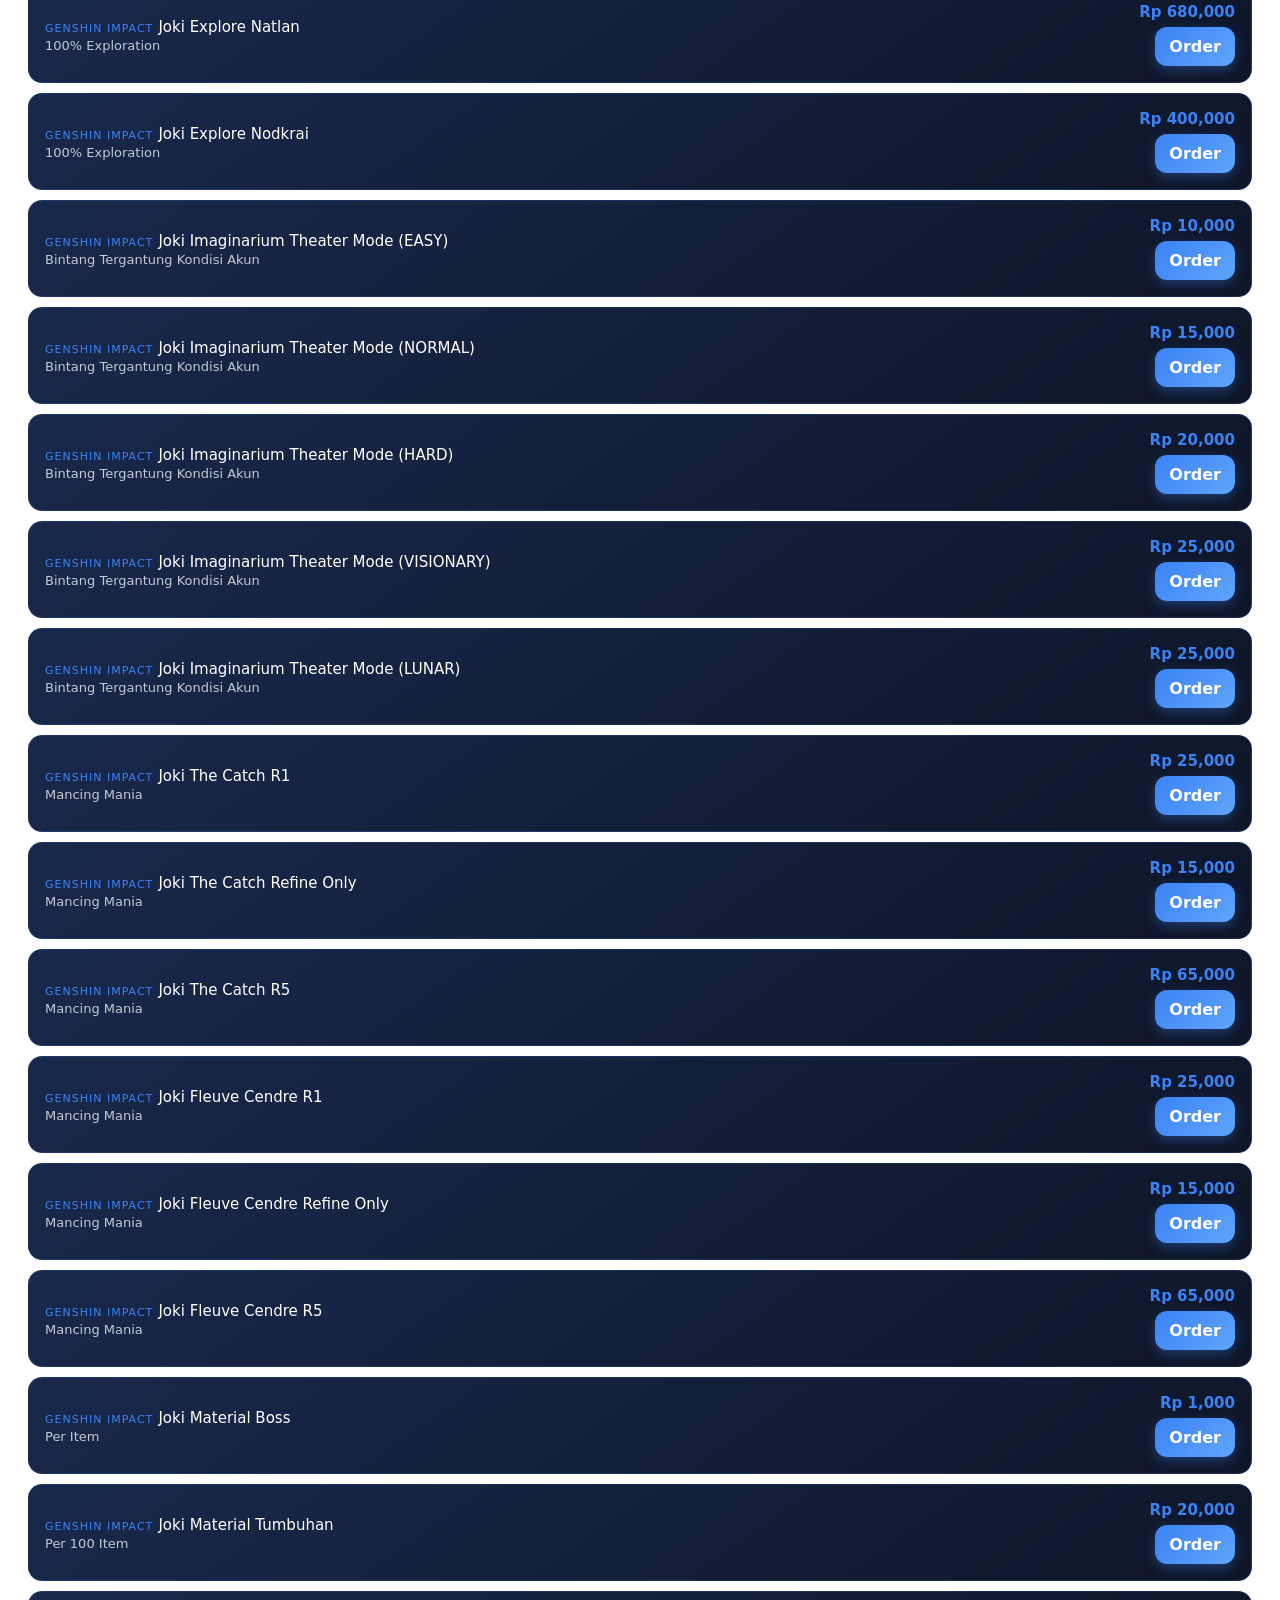
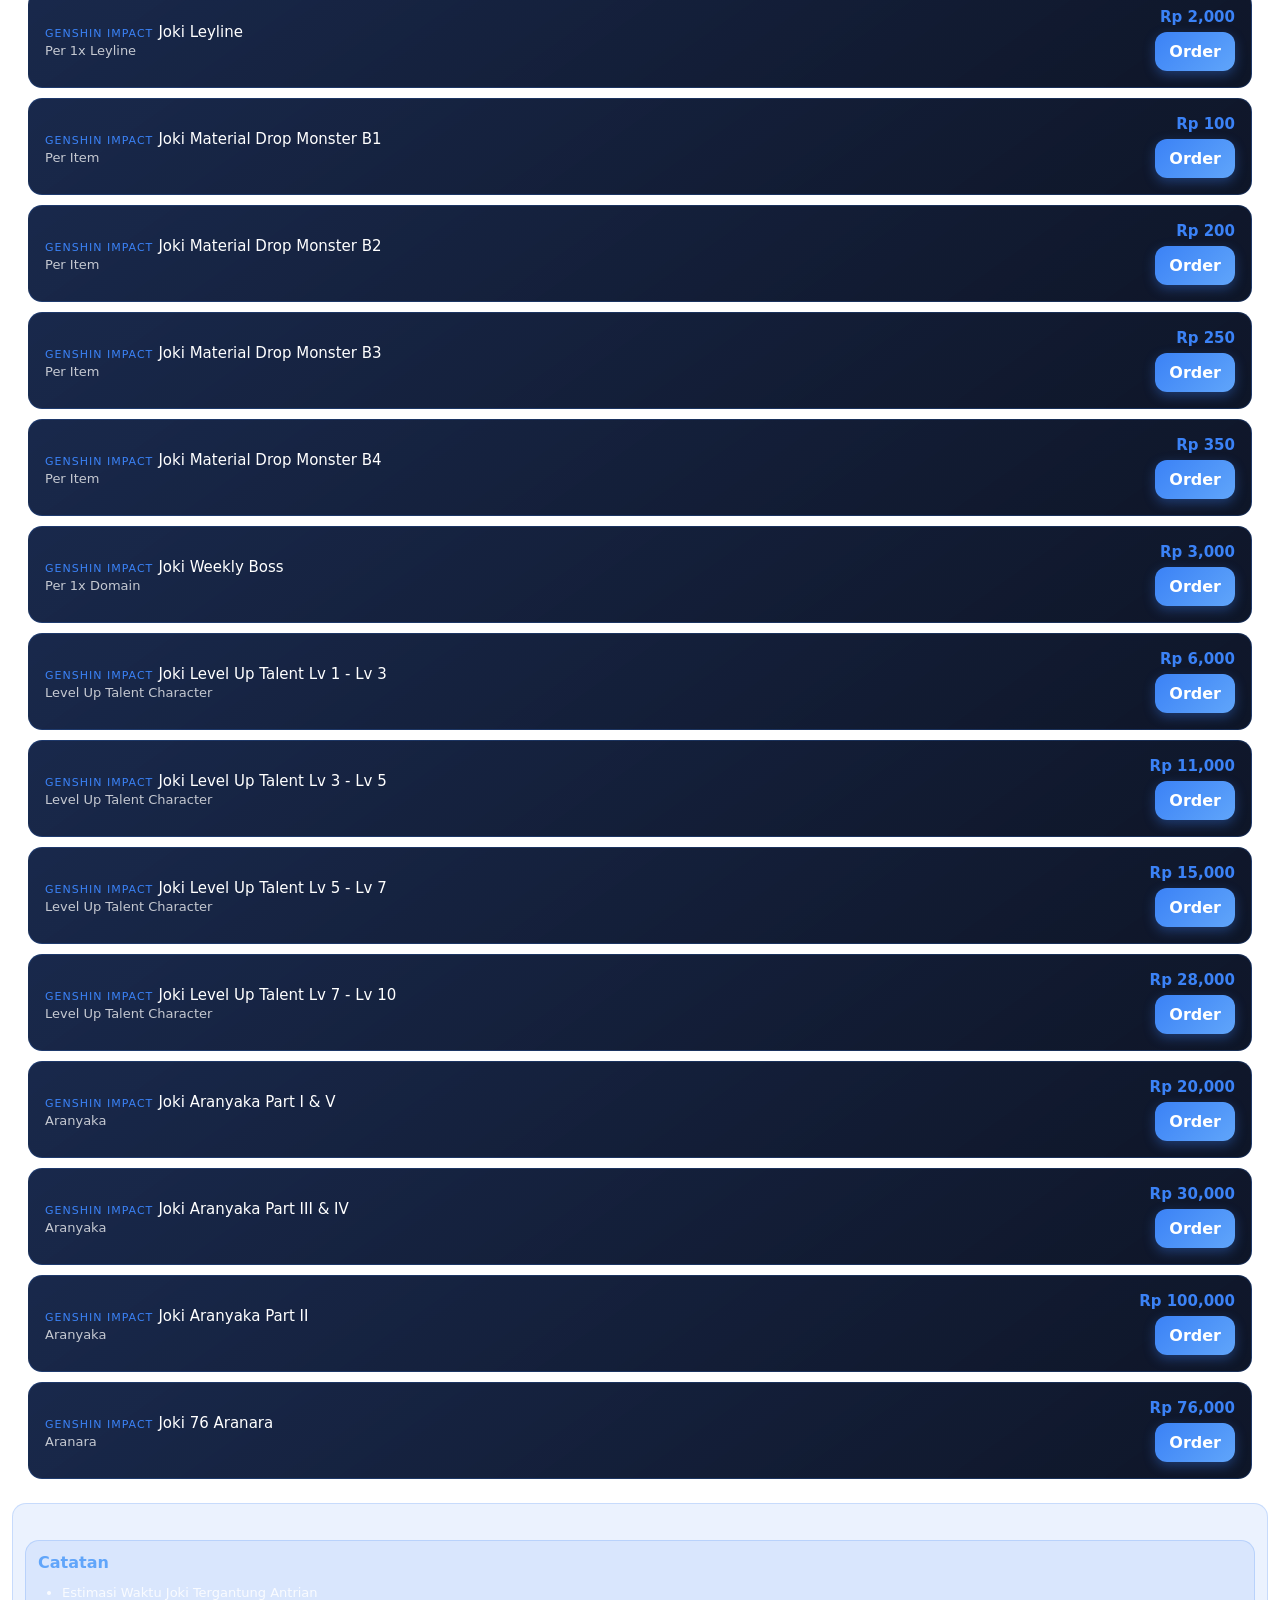
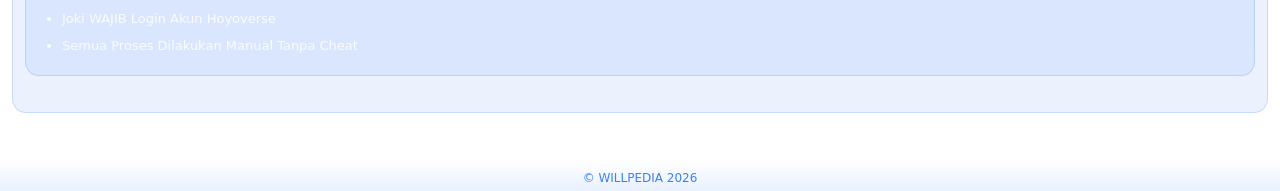
==== commit 633d53b1: "Add files via upload" ====
--- a/joki.html
+++ b/joki.html
@@ -1,24 +1,26 @@
 <!DOCTYPE html>
 <html lang="id">
 <head>
-  <meta charset="UTF-8" />
-  <meta name="viewport" content="width=device-width, initial-scale=1.0" />
+  <meta charset="UTF-8">
+<meta name="viewport" content="width=device-width, initial-scale=1, maximum-scale=1.5, user-scalable=yes, viewport-fit=cover">
   <title>WILLPEDIA</title>
-
+  <link rel="stylesheet" href="css/shared.css">
+  <link rel="stylesheet" href="css/joki.css">
+  <link rel="stylesheet" href="css/style.css">
   <link rel="icon" type="image/png" href="assets/logo-willpedia.png">
-<link rel="stylesheet" href="css/joki.css">
-<link rel="stylesheet" href="css/style.css">
-<link rel="stylesheet" href="css/shared.css">
 </head>
 <body>
+  
+<header class="navbar">
 
-<header class="navbar">
   <a href="index.html" class="nav-brand">
     <img src="assets/logo-willpedia.png" alt="WILLPEDIA">
     <span>WILLPEDIA</span>
   </a>
 
+
 <div class="nav-right">
+
     <div class="nav-search">
       <input type="text" id="jokiSearch" placeholder="Cari joki...">
       <span class="search-icon"></span>
@@ -30,20 +32,23 @@
   </div>
 </header>
 
-<!-- SEARCH OVERLAY -->
+<!-- SEARCH OVERLAY (di luar header) -->
 <div id="jokiSearchOverlay" class="search-results-overlay">
   <div id="jokiSearchResults" class="search-results-list"></div>
 </div>
 
-<!-- OVERLAY -->
+<!-- OVERLAY (WAJIB untuk drawer) -->
 <div id="overlay" class="overlay"></div>
 
 <!-- DRAWER -->
 <aside id="drawer" class="drawer">
   <div class="drawer-header">
     <span class="drawer-title">MENU</span>
-    <button id="closeDrawer" class="close-btn">&times;</button>
+    <button class="close-btn" id="closeDrawer" aria-label="Close Menu">
+      &times;
+    </button>
   </div>
+
   <nav class="drawer-menu">
     <a href="index.html">Top Up</a>
     <a href="joki.html" aria-current="page">Joki</a>
@@ -51,84 +56,88 @@
   </nav>
 </aside>
 
-<main class="container">
 
+<div class="container">
   <!-- SLIDER -->
   <div class="slider">
     <div class="slides-track">
-      <div class="slide"><img src="assets/columbina.png"></div>
-      <div class="slide"><img src="assets/inefa.png"></div>
-      <div class="slide"><img src="assets/hsr1.png"></div>
-      <div class="slide"><img src="assets/gi1.png"></div>
-      <div class="slide"><img src="assets/denis.jpeg"></div>
+      <div class="slide">
+        <img src="assets/columbina.png" alt="Promo 1">
+      </div>
+      <div class="slide">
+        <img src="assets/inefa.png" alt="Promo 2">
+      </div>
+      <div class="slide">
+        <img src="assets/hsr1.png" alt="Promo 3">
+      </div>
+      <div class="slide">
+        <img src="assets/gi1.png" alt="Promo 4">
+      </div>
+      <div class="slide">
+        <img src="assets/columbina.png" alt="Promo 1">
+      </div>
     </div>
-
     <button class="prev-btn" id="prevBtn">&#10094;</button>
     <button class="next-btn" id="nextBtn">&#10095;</button>
     <div class="slider-dots" id="sliderDots"></div>
   </div>
   
   <!-- MENU UTAMA -->
-    <div class="main-menu">
+  <div class="main-menu">
     <a href="index.html" class="main-card">
-        <span class="menu-icon">💎</span>
-        <div class="menu-text">
+      <span class="menu-icon">💎</span>
+      <div class="menu-text">
         <strong>Top Up</strong>
-        </div>
+      </div>
     </a>
 
     <a href="joki.html" class="main-card active">
-        <span class="menu-icon">🎮</span>
-        <div class="menu-text">
+      <span class="menu-icon">🎮</span>
+      <div class="menu-text">
         <strong>Joki</strong>
-        </div>
+      </div>
     </a>
+  </div>
+
+  <!-- PILIH GAME (LOGO) -->
+<section class="section">
+    <div class="section-head">
+      <h2>Pilih Game</h2>
+      <span class="hint">Pilih dulu gamenya</span>
     </div>
-
-   <!-- PILIH GAME JOKI -->
-    <section class="section">
-    <div class="section-head">
-        <h2>Pilih Game Joki</h2>
-        <span class="hint">Pilih dulu gamenya</span>
-    </div>
-
     <div class="joki-grid" id="jokiGameGrid">
-        <button class="joki-card active" type="button" data-game="genshin_impact_joki">
+      <button class="joki-card active" type="button" data-game="genshin_impact_joki">
         <img src="assets/Genshin_Impact.png" alt="Genshin Impact">
         <div class="joki-meta">
-            <span class="joki-title">Genshin Impact</span>
-            <span class="joki-sub">Quest • Daily • Explore</span>
+          <span class="joki-title">Genshin Impact</span>
+          <span class="joki-sub">Quest • Daily • Explore</span>
         </div>
-        </button>
-
-        <button class="joki-card" type="button" data-game="wuthering_waves_joki">
+      </button>
+      <button class="joki-card" type="button" data-game="wuthering_waves_joki">
         <img src="assets/Wuthering_Waves.png" alt="Wuthering Waves">
         <div class="joki-meta">
-            <span class="joki-title">Wuthering Waves</span>
-            <span class="joki-sub">Explore • Event • Quest</span>
+          <span class="joki-title">Wuthering Waves</span>
+          <span class="joki-sub">Explore • Event • Quest</span>
         </div>
-        </button>
-
-        <button class="joki-card" type="button" data-game="honkai_star_rail_joki">
+      </button>
+      <button class="joki-card" type="button" data-game="honkai_star_rail_joki">
         <img src="assets/Honkai_Star_Rail.png" alt="Honkai Star Rail">
         <div class="joki-meta">
-            <span class="joki-title">Honkai Star Rail</span>
-            <span class="joki-sub">Quest • Explore • Event</span>
+          <span class="joki-title">Honkai Star Rail</span>
+          <span class="joki-sub">Quest • Explore • Event</span>
         </div>
-        </button>
-
-        <button class="joki-card" type="button" data-game="zenless_zone_zero_joki">
+      </button>
+      <button class="joki-card" type="button" data-game="zenless_zone_zero_joki">
         <img src="assets/Zenless_Zone_Zero.png" alt="Zenless Zone Zero">
         <div class="joki-meta">
-            <span class="joki-title">Zenless Zone Zero</span>
-            <span class="joki-sub">Event • Quest • Daily</span>
+          <span class="joki-title">Zenless Zone Zero</span>
+          <span class="joki-sub">Event • Quest • Daily</span>
         </div>
-        </button>
+      </button>
     </div>
-    </section>
- 
+  </section>
 
-  <!-- PILIH PAKET (placeholder, nanti diisi dari JSON) -->
+  <!-- FILTER CHIPS + PILIH ITEM -->
   <section class="section">
     <div class="section-head">
       <h2>Pilih Paket</h2>
@@ -146,7 +155,8 @@
       <button class="chip" type="button">Mancing</button>
     </div>
 
-    <div class="item-list" id="itemList">
+    <!-- PILIH ITEM -->
+    <div id="itemList" class="item-list"></div>
   </section>
 
   <section class="note">
@@ -159,11 +169,11 @@
       </ul>
     </div>
   </section>
-</main>
+
+</div>
 
 <footer>© WILLPEDIA 2026</footer>
 
-<!-- JS TERPISAH -->
 <script src="js/joki.js"></script>
 </body>
 </html>
--- a/css/shared.css
+++ b/css/shared.css
@@ -117,8 +117,8 @@
 
 .nav-search{
   flex: 1 1 auto;
-  min-width: clamp(130px, 35vw, 400px);
-  max-width: 680px;
+  min-width: 150px;
+  max-width: 320px;
   position: relative;
 }
 
@@ -297,16 +297,16 @@
 
 .container{
   flex: 1;
-  max-width: var(--max-desktop);
+  max-width: 100%;
   margin: 0 auto;
-  padding: calc(var(--nav-h) + clamp(14px, 4vw, 22px)) clamp(12px, 4vw, 24px) clamp(24px, 6vw, 32px);
+  padding: calc(var(--nav-h) + 18px) 12px 24px;
 }
 
 .slider{
   width: 100%;
   max-width: min(980px, 100%);
   margin: 14px auto;
-  aspect-ratio: 16 / 9;
+aspect-ratio: 3 / 1;
   border-radius: var(--radius-lg);
   overflow: hidden;
   background: var(--card);
@@ -361,9 +361,9 @@
 
 .main-menu{
   display: grid;
-  grid-template-columns: repeat(auto-fit, minmax(160px, 1fr));
-  gap: clamp(10px, 3vw, 16px);
-  margin: clamp(12px, 4vw, 24px) 0;
+  grid-template-columns: repeat(2, 1fr);
+  gap: 12px;
+  margin: 16px 0;
 }
 .main-card{
   display: flex;
@@ -416,9 +416,6 @@
 
 /* Responsive & Accessibility */
 @media (prefers-reduced-motion: reduce){ *,:before,:after{ animation:none !important; transition:none !important; } }
-@media (min-width: 900px){ .container{ padding-top: calc(var(--nav-h) + 22px); } }
-@media (max-width: 520px){ .main-menu{ grid-template-columns: 1fr 1fr; gap:10px; } .main-card{ padding:10px; } .menu-icon{ font-size:22px; } .main-card strong{ font-size:13px; } }
-
 @media (max-width: 360px) {
   .navbar { padding: 0 10px; gap: 8px; }
   .nav-brand img { width: 36px; height: 36px; }
@@ -426,7 +423,7 @@
   .nav-search { min-width: 130px; }
   .chip-row { gap: 4px; }
   .main-menu { grid-template-columns: 1fr; gap: 8px; }
-  .container { padding-left: 12px; padding-right: 12px; }
+  .container { padding-left: 10px; padding-right: 10px; }
 }
 
 .chip-row {
--- a/css/joki.css
+++ b/css/joki.css
@@ -39,78 +39,104 @@
 }
 
 /* JOKI GRID - EXACT LIKE game-grid */
+/* JOKI GRID - VERSI PERBAIKAN */
 .joki-grid {
-  contain: layout paint;
   display: grid;
-  grid-template-columns: repeat(auto-fit, minmax(140px, 1fr));
-  gap: clamp(10px, 4vw, 16px);
-  margin-bottom: clamp(12px, 3vw, 16px);
-}
-
-@media (max-width: 360px) {
+  grid-template-columns: repeat(2, 1fr); 
+  gap: 12px;
+  margin-bottom: 16px;
+  width: 100%;
+}
+
+/* Khusus layar handphone standar hingga kecil */
+@media (max-width: 480px) {
+  .joki-grid {
+    /* Paksa menjadi 2 kolom */
+    grid-template-columns: repeat(2, 1fr); 
+    gap: 10px;
+  }
+}
+
+/* Khusus layar handphone yang sangat sempit */
+@media (max-width: 320px) {
+  .joki-grid {
+    /* Menjadi 1 kolom agar tidak terlalu sesak */
+    grid-template-columns: 1fr; 
+  }
+}
+
+.joki-card {
+  background: linear-gradient(145deg, rgba(59,130,246,0.08), rgba(0,0,0,0.35)), var(--card);
+  border-radius: 16px;
+  padding: 12px 10px;
+  text-align: center;
+  border: 1px solid rgba(59,130,246,0.25);
+  display: flex;
+  flex-direction: column;
+  align-items: center;
+  justify-content: center;
+  transition: all 0.2s ease;
+  min-height: 44px;
+  cursor: pointer;
+}
+
+.joki-meta {
+  display: flex;
+  flex-direction: column;
+  align-items: center;
+  gap: 2px;
+}
+
+.joki-card img {
+  width: 56px;
+  height: 56px;
+  object-fit: contain;
+  margin-bottom: 2px;
+}
+
+.joki-title {
+  font-size: 11px;
+  color: var(--sakura2);
+  line-height: 1.25;
+  font-weight: 600;
+  overflow: hidden;
+  text-overflow: ellipsis;
+  text-align: center;
+}
+
+.joki-sub {
+  font-size: 10px;
+  color: rgba(255,233,238,.72);
+  line-height: 1.2;
+}
+
+/* TAMBAHAN OPTIMASI MOBILE */
+/* Pastikan semua elemen interaktif memiliki touch target yang cukup */
+.joki-card,
+.chip,
+.main-card {
+  min-height: var(--touch-target);
+  min-width: var(--touch-target);
+}
+
+
+
+/* Optimasi untuk layar sangat kecil */
+@media (max-width: 320px) {
+  .section-head {
+    flex-direction: column;
+    align-items: flex-start;
+    gap: 4px;
+  }
+  
+  .hint {
+    font-size: 10px;
+  }
+  
   .joki-grid {
     grid-template-columns: 1fr;
-    gap: 8px;
-  }
-}
-
-@media (max-width: 480px) {
-  .joki-grid {
-    grid-template-columns: 1fr 1fr;
-    gap: clamp(8px, 3vw, 12px);
-  }
-}
-
-@media (min-width: 768px) {
-  .joki-grid {
-    grid-template-columns: repeat(3, 1fr);
-  }
-}
-
-@media (min-width: 1024px) {
-  .joki-grid {
-    grid-template-columns: repeat(4, 1fr);
-  }
-}
-
-/* JOKI CARD - LIKE game-card */
-.joki-card {
-  background: linear-gradient(145deg, rgba(59,130,246,0.08), rgba(0,0,0,0.35)), var(--card);
-  border-radius: var(--radius-lg);
-  padding: clamp(14px, 5vw, 18px) clamp(12px, 4vw, 16px);
-  text-align: center;
-  cursor: pointer;
-  border: 1px solid rgba(59,130,246,0.25);
-  transition: transform .2s ease, box-shadow .2s ease, border-color .2s ease;
-  animation: fadeUp .35s ease both;
-  will-change: transform;
-  min-height: var(--touch-target);
-  display: flex;
-  flex-direction: column;
-  justify-content: center;
-}
-
-.joki-card img {
-  width: clamp(60px, 18vw, 76px);
-  height: clamp(60px, 18vw, 76px);
-  object-fit: contain;
-  display: block;
-  margin: 0 auto clamp(4px, 1vw, 8px);
-  filter: drop-shadow(0 4px 10px rgba(59,130,246,.3));
-}
-
-.joki-title {
-  font-size: var(--font-small);
-  color: var(--sakura2);
-  line-height: 1.2;
-  font-weight: 900;
-  overflow: hidden;
-  text-overflow: ellipsis;
-}
-
-.joki-sub {
-  font-size: var(--font-small);
-  color: rgba(255,233,238,.72);
+    gap: 10px;
+  }
 }
 
 .joki-card.active {
@@ -255,4 +281,4 @@
 @keyframes fadeUp {
   from { opacity: 0; transform: translateY(12px); }
   to { opacity: 1; transform: translateY(0); }
-}
+}
--- a/css/style.css
+++ b/css/style.css
@@ -16,9 +16,9 @@
 .game-grid{
   contain: layout paint;
   display:grid;
-  grid-template-columns: repeat(auto-fit, minmax(140px, 1fr));
-  gap: clamp(10px, 4vw, 16px);
-  margin-bottom: clamp(12px, 3vw, 16px);
+  grid-template-columns: repeat(2, 1fr);
+  gap: 12px;
+  margin-bottom: 16px;
 }
 
 @media (max-width: 360px) {
@@ -40,32 +40,38 @@
   background:
     linear-gradient(145deg, rgba(59,130,246,0.08), rgba(0,0,0,0.35)),
     var(--card);
-  border-radius: var(--radius-lg);
-  padding: clamp(14px, 5vw, 18px) clamp(12px, 4vw, 16px);
+  border-radius: 16px;
+  padding: 12px 10px;
   text-align:center;
   cursor:pointer;
   border: 1px solid rgba(59,130,246,0.25);
   transition: transform .2s ease, box-shadow .2s ease, border-color .2s ease, filter .2s ease;
   animation: fadeUp .35s ease both;
   will-change: transform;
-  min-height: var(--touch-target);
+  min-height: 44px;
+  display: flex;
+  flex-direction: column;
+  align-items: center;
+  justify-content: center;
 }
 
 
 .game-card img{
-  width: clamp(60px, 18vw, 76px);
-  height: clamp(60px, 18vw, 76px);
+  width: 56px;
+  height: 56px;
   object-fit: contain;
   display:block;
-  margin: 0 auto clamp(4px, 1vw, 8px);
-  filter: drop-shadow(0 4px 10px rgba(59,130,246,.3));
+  margin-bottom: 6px;
+  filter: drop-shadow(0 3px 8px rgba(59,130,246,.3));
 }
 
 
 .game-card span{
-  font-size: var(--font-small);
+  font-size: 11px;
   color: var(--sakura2);
-  line-height: 1.2;
+  line-height: 1.25;
+  font-weight: 600;
+  text-align: center;
 }
 
 
@@ -125,14 +131,7 @@
 
 @media (max-height: 500px) and (orientation: landscape) {
   .game-grid { grid-template-columns: 1fr 1fr; gap: 8px; }
-  .game-card { padding: clamp(10px, 3vw, 14px); }
 }
 
-@media (min-width: 768px){ 
-  .game-grid{ grid-template-columns: repeat(3, 1fr); }
-}
 
-@media (min-width: 1024px){ 
-  .game-grid{ grid-template-columns: repeat(4, 1fr); }
-}
 
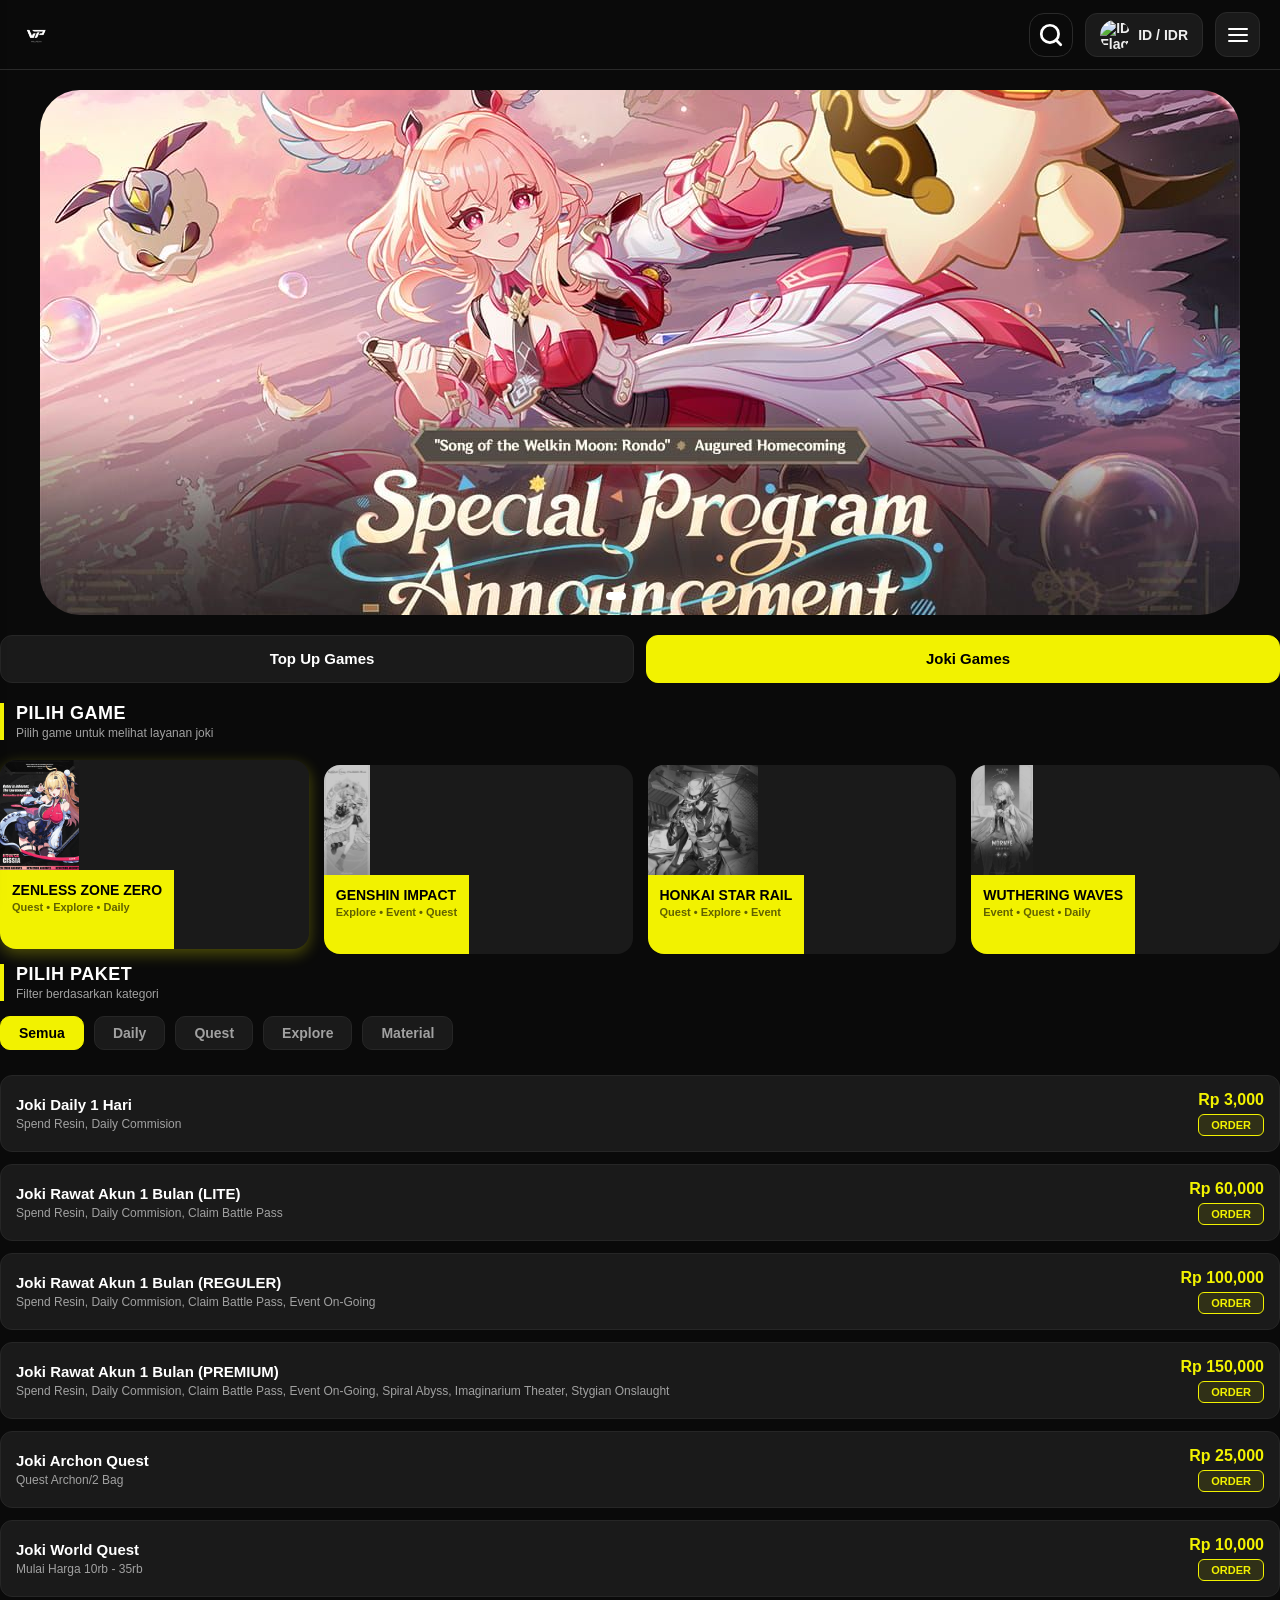
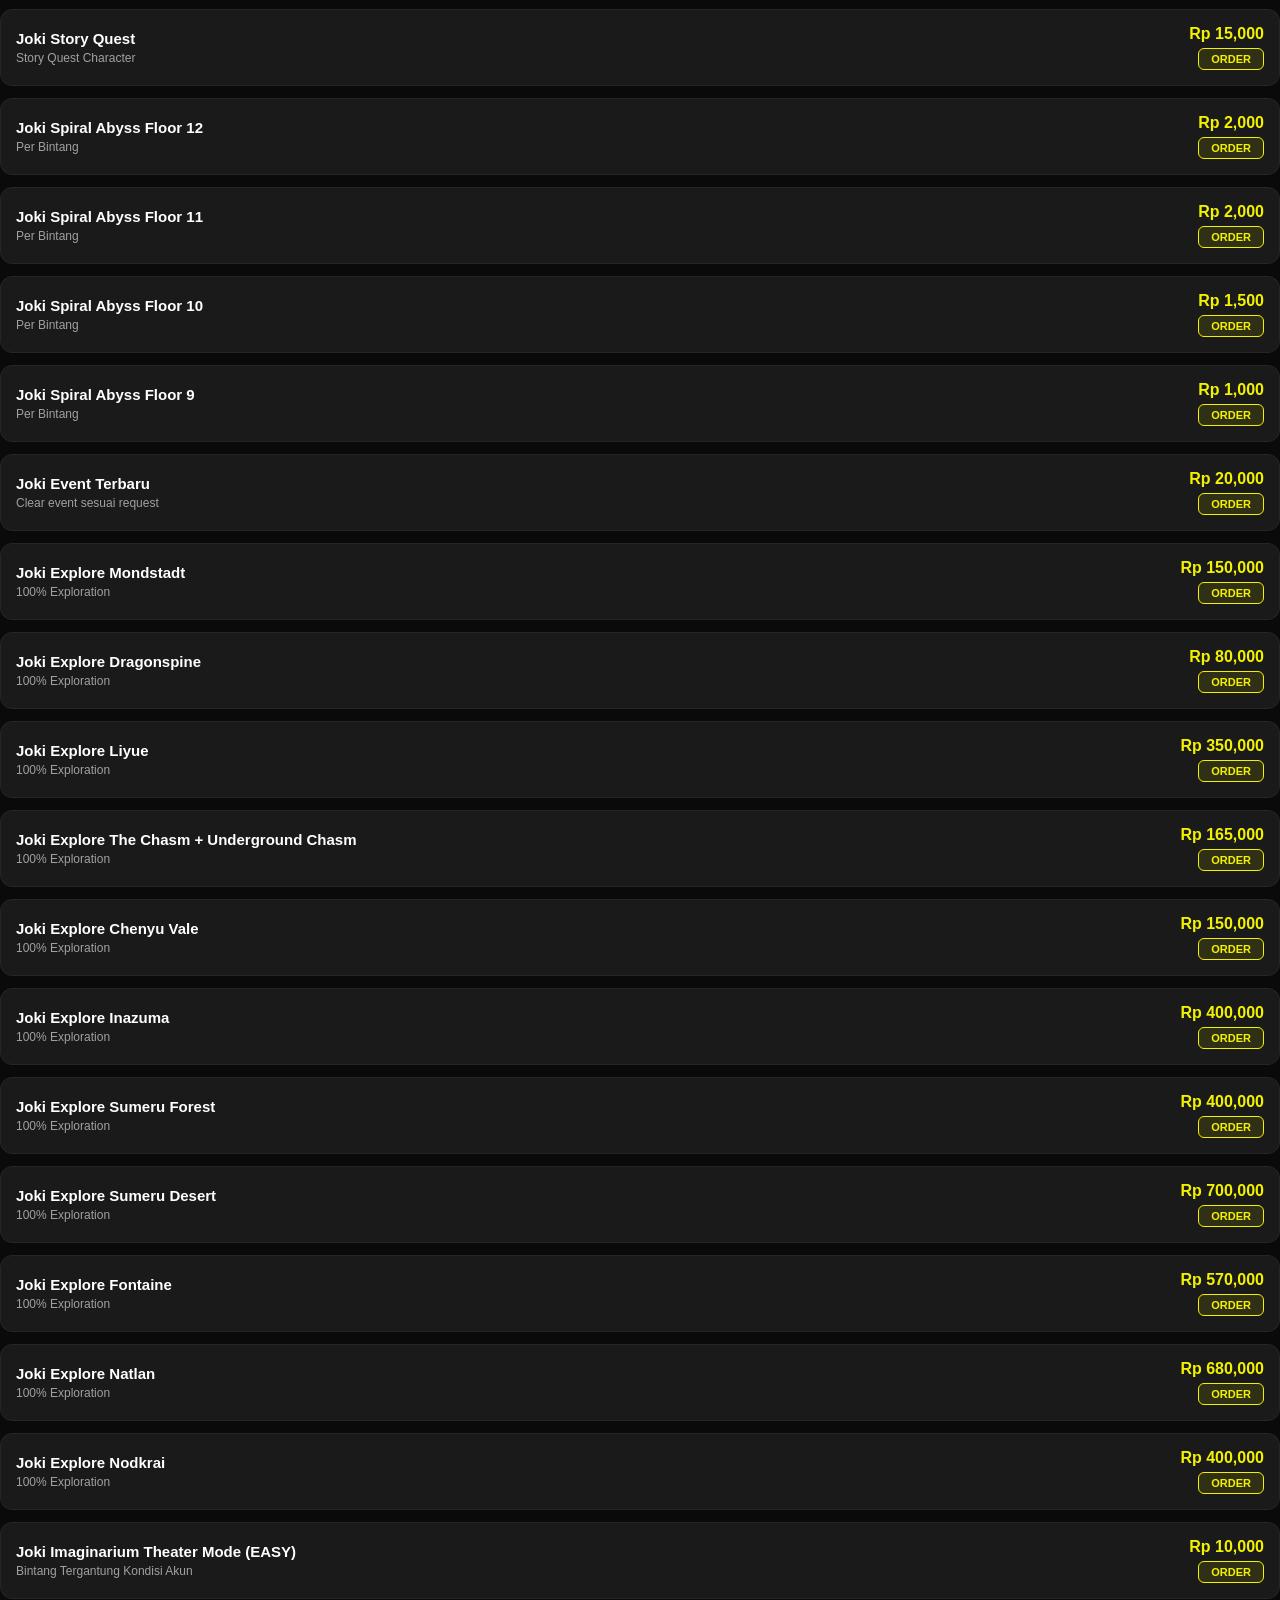
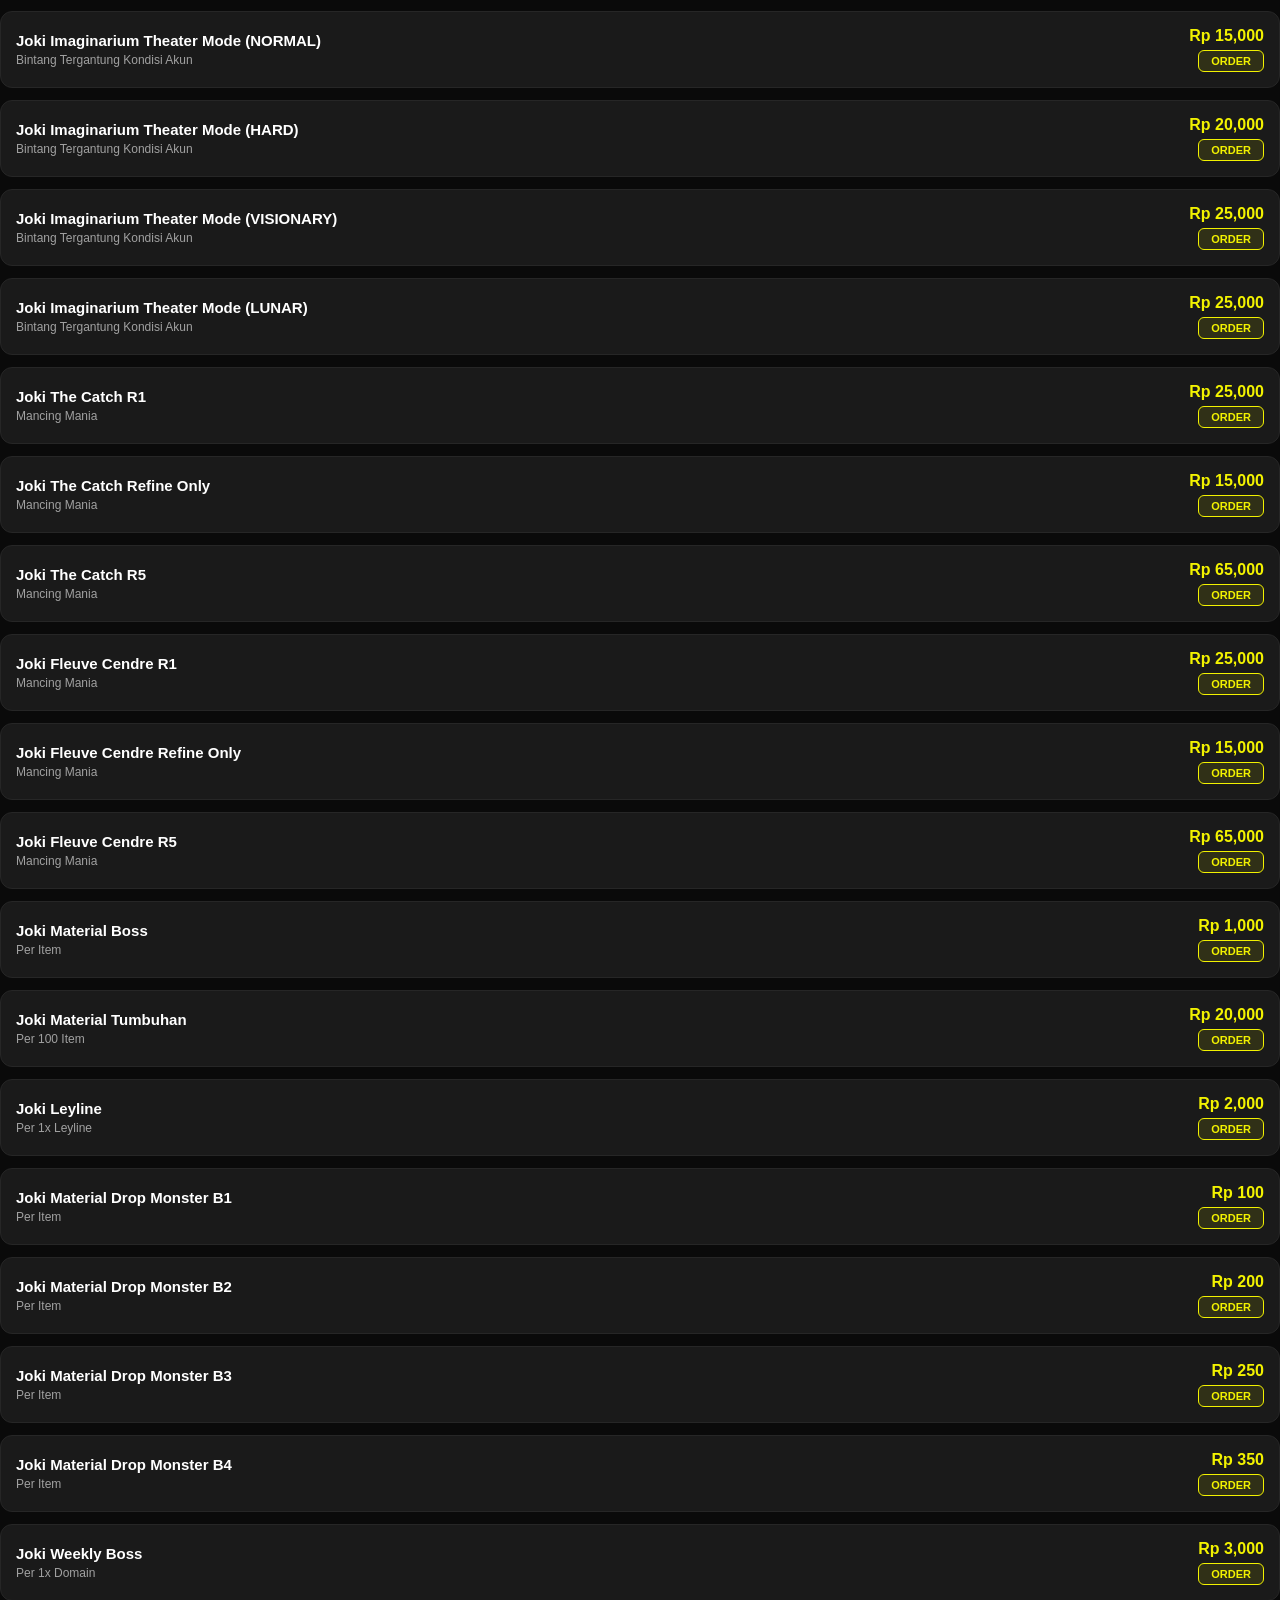
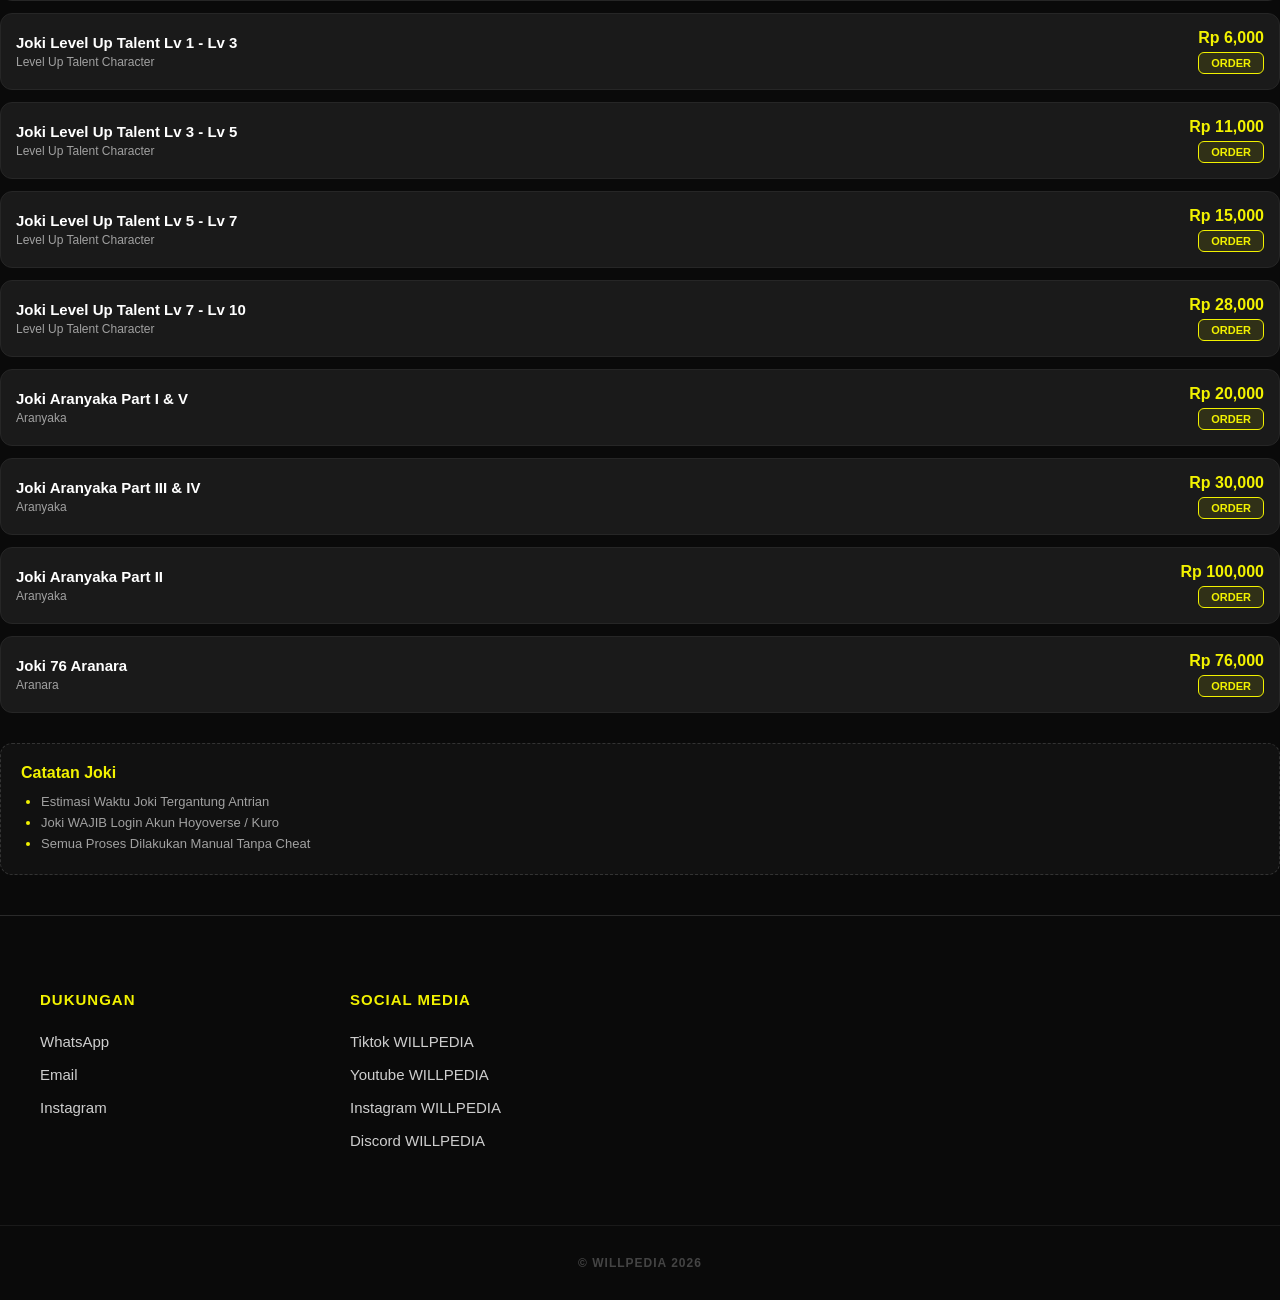
==== commit 2025ab1c: "Add files via upload" ====
--- a/joki.html
+++ b/joki.html
@@ -2,142 +2,126 @@
 <html lang="id">
 <head>
   <meta charset="UTF-8">
-<meta name="viewport" content="width=device-width, initial-scale=1, maximum-scale=1.5, user-scalable=yes, viewport-fit=cover">
-  <title>WILLPEDIA</title>
-  <link rel="stylesheet" href="css/shared.css">
+  <meta name="viewport" content="width=device-width, initial-scale=1, maximum-scale=1.5, user-scalable=yes, viewport-fit=cover">
+  <title>WILLPEDIA - Joki Games</title>
   <link rel="stylesheet" href="css/joki.css">
   <link rel="stylesheet" href="css/style.css">
   <link rel="icon" type="image/png" href="assets/logo-willpedia.png">
 </head>
 <body>
-  
+  <div id="particles-js"></div>
 <header class="navbar">
-
   <a href="index.html" class="nav-brand">
     <img src="assets/logo-willpedia.png" alt="WILLPEDIA">
-    <span>WILLPEDIA</span>
+    <span class="brand-text"></span>
   </a>
 
+  <div class="nav-right">
+    <button class="nav-icon-btn" id="searchBtn" aria-label="Search">
+      <svg viewBox="0 0 24 24" width="20" height="20" stroke="currentColor" stroke-width="2.5" fill="none" stroke-linecap="round" stroke-linejoin="round">
+        <circle cx="11" cy="11" r="8"></circle>
+        <line x1="21" y1="21" x2="16.65" y2="16.65"></line>
+      </svg>
+    </button>
 
-<div class="nav-right">
-
-    <div class="nav-search">
-      <input type="text" id="jokiSearch" placeholder="Cari joki...">
-      <span class="search-icon"></span>
+    <div class="region-selector">
+      <img src="https://flagcdn.com/id.svg" alt="ID Flag" class="flag-icon">
+      <span>ID / IDR</span>
     </div>
 
-    <button id="menuBtn" class="menu-btn" aria-label="Menu" type="button">
+    <button id="menuBtn" class="menu-btn-modern" aria-label="Menu">
       <span></span><span></span><span></span>
     </button>
   </div>
 </header>
 
-<!-- SEARCH OVERLAY (di luar header) -->
 <div id="jokiSearchOverlay" class="search-results-overlay">
-  <div id="jokiSearchResults" class="search-results-list"></div>
+  <div class="search-container">
+    <input type="text" id="jokiSearch" placeholder="Cari joki game..." autocomplete="off">
+    
+    <div id="jokiSearchResults" class="search-results-list"></div>
+    
+    <button type="button" class="close-search-btn" onclick="closeJokiSearchOverlay()">Tutup</button>
+  </div>
 </div>
 
-<!-- OVERLAY (WAJIB untuk drawer) -->
 <div id="overlay" class="overlay"></div>
 
-<!-- DRAWER -->
 <aside id="drawer" class="drawer">
   <div class="drawer-header">
-    <span class="drawer-title">MENU</span>
-    <button class="close-btn" id="closeDrawer" aria-label="Close Menu">
-      &times;
-    </button>
+    <img src="assets/logo-willpedia.png" alt="WILLPEDIA" class="drawer-logo">
+    <button class="close-btn" id="closeDrawer">&times;</button>
   </div>
 
   <nav class="drawer-menu">
-    <a href="index.html">Top Up</a>
-    <a href="joki.html" aria-current="page">Joki</a>
-    <a href="https://wa.me/6281357706121" target="_blank">Hubungi CS</a>
+    <a href="index.html"><span>Top Up Games</span></a>
+    <a href="joki.html" class="active"><span>Joki Games</span></a>
+    <a href="https://wa.me/6281357706121" target="_blank"><span>Hubungi CS</span></a>
   </nav>
 </aside>
 
-
 <div class="container">
-  <!-- SLIDER -->
   <div class="slider">
     <div class="slides-track">
-      <div class="slide">
-        <img src="assets/columbina.png" alt="Promo 1">
-      </div>
-      <div class="slide">
-        <img src="assets/inefa.png" alt="Promo 2">
-      </div>
-      <div class="slide">
-        <img src="assets/hsr1.png" alt="Promo 3">
-      </div>
-      <div class="slide">
-        <img src="assets/gi1.png" alt="Promo 4">
-      </div>
-      <div class="slide">
-        <img src="assets/columbina.png" alt="Promo 1">
-      </div>
+      <div class="slide"><img src="assets/linnea.png" alt="Promo 1"></div>
+      <div class="slide"><img src="assets/image (2).png" alt="Promo 2"></div>
+      <div class="slide"><img src="assets/wuwa.png" alt="Promo 3"></div>
+      <div class="slide"><img src="assets/zzz.png" alt="Promo 4"></div>
     </div>
-    <button class="prev-btn" id="prevBtn">&#10094;</button>
-    <button class="next-btn" id="nextBtn">&#10095;</button>
     <div class="slider-dots" id="sliderDots"></div>
   </div>
   
-  <!-- MENU UTAMA -->
   <div class="main-menu">
     <a href="index.html" class="main-card">
-      <span class="menu-icon">💎</span>
-      <div class="menu-text">
-        <strong>Top Up</strong>
-      </div>
+      <span class="menu-icon"></span>
+      <div class="menu-text"><strong>Top Up Games</strong></div>
     </a>
-
     <a href="joki.html" class="main-card active">
-      <span class="menu-icon">🎮</span>
-      <div class="menu-text">
-        <strong>Joki</strong>
-      </div>
+      <span class="menu-icon"></span>
+      <div class="menu-text"><strong>Joki Games</strong></div>
     </a>
   </div>
 
-  <!-- PILIH GAME (LOGO) -->
-<section class="section">
+  <section class="section">
     <div class="section-head">
       <h2>Pilih Game</h2>
-      <span class="hint">Pilih dulu gamenya</span>
+      <span class="hint">Pilih game untuk melihat layanan joki</span>
     </div>
     <div class="joki-grid" id="jokiGameGrid">
       <button class="joki-card active" type="button" data-game="genshin_impact_joki">
-        <img src="assets/Genshin_Impact.png" alt="Genshin Impact">
-        <div class="joki-meta">
-          <span class="joki-title">Genshin Impact</span>
-          <span class="joki-sub">Quest • Daily • Explore</span>
+        <div class="card-image"><img src="assets/cissia.png" alt="Genshin"></div>
+        <div class="card-info">
+          <span class="joki-title">Zenless Zone Zero</span>
+          <span class="joki-sub">Quest • Explore • Daily</span>
         </div>
       </button>
+
       <button class="joki-card" type="button" data-game="wuthering_waves_joki">
-        <img src="assets/Wuthering_Waves.png" alt="Wuthering Waves">
-        <div class="joki-meta">
-          <span class="joki-title">Wuthering Waves</span>
+        <div class="card-image"><img src="assets/genshin.png" alt="WuWa"></div>
+        <div class="card-info">
+          <span class="joki-title">Genshin Impact</span>
           <span class="joki-sub">Explore • Event • Quest</span>
         </div>
       </button>
+
       <button class="joki-card" type="button" data-game="honkai_star_rail_joki">
-        <img src="assets/Honkai_Star_Rail.png" alt="Honkai Star Rail">
-        <div class="joki-meta">
+        <div class="card-image"><img src="assets/ashveil.png" alt="HSR"></div>
+        <div class="card-info">
           <span class="joki-title">Honkai Star Rail</span>
           <span class="joki-sub">Quest • Explore • Event</span>
         </div>
       </button>
+
       <button class="joki-card" type="button" data-game="zenless_zone_zero_joki">
-        <img src="assets/Zenless_Zone_Zero.png" alt="Zenless Zone Zero">
-        <div class="joki-meta">
-          <span class="joki-title">Zenless Zone Zero</span>
+        <div class="card-image"><img src="assets/Mornye.png" alt="ZZZ"></div>
+        <div class="card-info">
+          <span class="joki-title">Wuthering Waves</span>
           <span class="joki-sub">Event • Quest • Daily</span>
         </div>
       </button>
     </div>
   </section>
 
-  <!-- FILTER CHIPS + PILIH ITEM -->
   <section class="section">
     <div class="section-head">
       <h2>Pilih Paket</h2>
@@ -150,30 +134,50 @@
       <button class="chip" type="button">Quest</button>
       <button class="chip" type="button">Explore</button>
       <button class="chip" type="button">Material</button>
-      <button class="chip" type="button">Endgame</button>
-      <button class="chip" type="button">Character</button>
-      <button class="chip" type="button">Mancing</button>
     </div>
 
-    <!-- PILIH ITEM -->
     <div id="itemList" class="item-list"></div>
   </section>
 
   <section class="note">
     <div class="note-card">
-      <h4>Catatan</h4>
+      <h4>Catatan Joki</h4>
       <ul>
         <li>Estimasi Waktu Joki Tergantung Antrian</li>
-        <li>Joki WAJIB Login Akun Hoyoverse</li>
+        <li>Joki WAJIB Login Akun Hoyoverse / Kuro</li>
         <li>Semua Proses Dilakukan Manual Tanpa Cheat</li>
       </ul>
     </div>
   </section>
+</div>
 
-</div>
+<section class="pre-footer">
+  <div class="pre-footer-container">
+    <div class="footer-column">
+      <h3 class="footer-title">Dukungan</h3>
+      <ul class="footer-links">
+        <li><a href="https://wa.me/6281357706121" target="_blank">WhatsApp</a></li>
+        <li><a href="willpedia.id@gmail.com">Email</a></li>
+        <li><a href="https://instagram.com/willpedia" target="_blank">Instagram</a></li>
+      </ul>
+    </div>
+
+    <div class="footer-column">
+      <h3 class="footer-title">Social Media</h3>
+      <ul class="footer-links">
+        <li><a href="https://www.tiktok.com/@willpedia.id" target="_blank">Tiktok WILLPEDIA</a></li>
+        <li><a href="https://www.youtube.com/@willpedia" target="_blank">Youtube WILLPEDIA</a></li>
+        <li><a href="https://www.instagram.com/willpedia.id/" target="_blank">Instagram WILLPEDIA</a></li>
+        <li><a href="https://discord.gg/HvHEJxjbY7" target="_blank">Discord WILLPEDIA</a></li>
+      </ul>
+    </div>
+  </div>
+</section>
 
 <footer>© WILLPEDIA 2026</footer>
 
+<script src="https://cdn.jsdelivr.net/particles.js/2.0.0/particles.min.js"></script>
+<script src="js/particles-config.js"></script>
 <script src="js/joki.js"></script>
 </body>
-</html>
+</html>
--- a/css/joki.css
+++ b/css/joki.css
@@ -1,284 +1,892 @@
-/* ======================
-   JOKI CSS - MOBILE OPTIMIZED LIKE style.css
-====================== */
-
-/* BASE - MATCHING style.css */
 :root {
-  --font-small: clamp(11px, 2.5vw, 13px);
-  --font-base: clamp(13px, 3vw, 15px);
-  --font-h2: clamp(16px, 4vw, 20px);
-  --padding-card: clamp(12px, 4vw, 16px);
-  --touch-target: 44px;
-  --padding-sm: clamp(8px, 2vw, 12px);
-  --radius-lg: 18px;
-  --radius-md: 14px;
-}
-
-.section {
-  margin-top: clamp(16px, 6vw, 28px);
-  padding: 0 clamp(10px, 4vw, 16px);
-}
-
-/* HEADER */
-.section-head {
-  display: flex;
-  align-items: center;
+  --bg-dark: #0a0a0a;
+  --card-dark: #121212;
+  --border-color: #2a2a2a;
+  --text-main: #ffffff;
+  --accent-yellow: #f2f200;
+}
+
+body {
+  background-color: var(--bg-dark);
+  color: var(--text-main);
+  margin: 0;
+  font-family: 'Inter', sans-serif;
+}
+
+/* NAVBAR STYLE */
+.navbar {
+  display: flex;
   justify-content: space-between;
-  gap: clamp(6px, 2vw, 8px);
+  align-items: center;
+  padding: 15px 20px;
+  background-color: var(--bg-dark);
+  border-bottom: 1px solid var(--border-color);
+  position: sticky;
+  top: 0;
+  z-index: 1000;
+}
+
+/* Container Logo dan Teks */
+.nav-brand {
+  display: flex;
+  align-items: center;
+  gap: 10px; /* Jarak antara logo dan teks */
+  text-decoration: none;
+}
+
+.nav-brand img {
+  height: 40px;
+  width: auto;
+}
+
+/* Gaya Teks WILLPEDIA */
+.brand-text {
+  color: #ffffff; /* Warna putih agar kontras dengan background gelap */
+  font-size: 18px;
+  font-weight: 800; /* Dibuat tebal agar menonjol */
+  letter-spacing: 1px; /* Memberi sedikit jarak antar huruf */
+  text-transform: uppercase; /* Huruf kapital semua agar terlihat profesional */
+  font-family: 'Inter', sans-serif; /* Pastikan menggunakan font yang clean */
+}
+
+/* Responsive: Sembunyikan teks di layar sangat kecil jika terlalu penuh */
+@media (max-width: 360px) {
+  .brand-text {
+    display: none;
+  }
+}
+
+.nav-right {
+  display: flex;
+  align-items: center;
+  gap: 12px;
+}
+
+/* Tombol Search Melingkar */
+.nav-icon-btn {
+  background: transparent;
+  border: 1px solid var(--border-color);
+  border-radius: 15px;
+  padding: 8px;
+  color: white;
+  cursor: pointer;
+  display: flex;
+  align-items: center;
+  justify-content: center;
+  transition: 0.3s;
+}
+
+.nav-icon-btn svg {
+  width: 26px !important; /* Ukuran ikon SVG di dalam box */
+  height: 26px !important;
+}
+
+.nav-icon-btn:hover {
+  background: rgba(255,255,255,0.1);
+}
+
+/* Region Selector (ID / IDR) */
+.region-selector {
+  display: flex;
+  align-items: center;
+  gap: 8px;
+  background-color: #1a1a1a;
+  border: 1px solid var(--border-color);
+  padding: 10px 18px;
+  border-radius: 20px;
+  font-size: 14px;
+  font-weight: 600;
+  color: #efefef;
+}
+
+.flag-icon {
+  width: 30px;
+  height: 30px;
+  border-radius: 50%;
+  object-fit: cover;
+}
+
+/* CONTAINER UTAMA SEARCH OVERLAY */
+.search-results-overlay {
+  display: none;
+  position: fixed;
+  top: 0;
+  left: 0;
+  width: 100%;
+  height: 100%;
+  background: rgba(0, 0, 0, 0.95); /* Latar gelap pekat */
+  z-index: 2000;
+  padding: 40px 20px;
+  overflow-y: auto;
+  backdrop-filter: blur(5px); /* Efek blur di belakang overlay */
+}
+
+.search-results-overlay.active {
+  display: flex !important;
+  flex-direction: column;
+  align-items: center;
+}
+
+/* KOTAK PENCARIAN (INPUT) */
+.search-results-overlay {
+  display: none;
+  position: fixed;
+  top: 0;
+  left: 0;
+  width: 100%;
+  height: 100%;
+  background: rgba(0, 0, 0, 0.98); /* Hitam pekat sesuai referensi */
+  z-index: 2000;
+  padding: 15px; /* Padding kecil agar tidak memakan ruang di mobile */
+  overflow-y: auto;
+  box-sizing: border-box;
+}
+
+/* Sesuaikan ID dengan yang ada di joki.html, biasanya #jokiSearch */
+#jokiSearch {
+  width: 100%;
+  box-sizing: border-box; /* Mencegah input melebar keluar layar */
+  padding: 12px 18px;
+  background: #121212; /* Warna gelap sesuai style.css */
+  border: 2px solid #f2f200; /* Border kuning tegas */
+  border-radius: 12px; /* Melengkung sempurna sesuai style.css */
+  color: white;
+  font-size: 16px;
+  outline: none;
+  transition: all 0.3s ease;
+}
+
+#jokiSearch:focus {
+  border-color: #f2f200;
+  box-shadow: 0 0 15px rgba(242, 242, 0, 0.3); /* Efek glow kuning saat diketik */
+}
+
+/* LIST HASIL PENCARIAN */
+.search-results-list {
+  width: 100%;
+  margin-top: 5px;
+  background: transparent;
+}
+
+.search-item {
+  background: #111;
+  border: 1px solid #222;
+  border-radius: 12px;
+  padding: 15px;
   margin-bottom: 12px;
-}
-
-.section-head h2 {
-  margin: 0;
-  font-size: var(--font-h2);
-}
-
-.hint {
-  font-size: var(--font-small);
-  color: rgba(255,233,238,.75);
-}
-
-/* JOKI GRID - EXACT LIKE game-grid */
-/* JOKI GRID - VERSI PERBAIKAN */
+  display: flex;
+  justify-content: space-between;
+  align-items: center;
+  cursor: pointer;
+  transition: 0.2s;
+}
+
+.search-item:hover {
+  background: #222;
+  border-color: #f2f200;
+  transform: translateY(-2px);
+}
+
+.item-info .game-tag {
+  color: #f2f200;
+  font-size: 10px;
+  font-weight: 700;
+  text-transform: uppercase;
+  display: block;
+  margin-bottom: 4px;
+}
+
+.item-info .item-name {
+  color: #fff;
+  font-weight: 600;
+  font-size: 15px;
+}
+
+.search-item .item-price {
+  color: #f2f200;
+  font-weight: 800;
+  font-size: 16px;
+}
+
+/* TOMBOL TUTUP */
+.close-search-btn {
+  background: #f2f200;
+  color: #000;
+  border: none;
+  padding: 10px 25px;
+  border-radius: 10px;
+  font-weight: 700;
+  cursor: pointer;
+  margin-top: 20px;
+  align-self: center;
+  transition: 0.2s;
+}
+
+.close-search-btn:hover {
+  transform: scale(1.05);
+  background: #fff;
+}
+
+@keyframes fadeIn {
+  from { opacity: 0; }
+  to { opacity: 1; }
+}
+
+.game-tag {
+  display: block;
+  font-size: 10px;
+  color: #f2f200;
+  text-transform: uppercase;
+  margin-bottom: 4px;
+}
+
+/* Pastikan tombol search berada di lapisan paling depan dan bisa diklik */
+#searchBtn {
+  position: relative;
+  z-index: 1001 !important;
+  cursor: pointer !important;
+  pointer-events: auto !important;
+}
+
+/* ITEM HASIL SEARCH (Responsive) */
+.search-item-modern {
+  display: flex;
+  align-items: center;
+  padding: 12px 5px;
+  border-bottom: 1px solid rgba(255, 255, 255, 0.05);
+  width: 100%;
+}
+
+.search-item-modern:hover {
+  background: rgba(255, 255, 255, 0.05);
+}
+
+.search-item-left {
+  display: flex;
+  align-items: center;
+  gap: 15px;
+}
+
+.search-item-image {
+  width: 48px; /* Ukuran ikon lebih ringkas untuk mobile */
+  height: 48px;
+  flex-shrink: 0;
+  margin-right: 12px;
+}
+
+.search-item-image img {
+  width: 100%;
+  height: 100%;
+  border-radius: 10px;
+  object-fit: cover;
+}
+
+/* Efek lengkungan kuning di bawah gambar seperti di screenshot */
+.search-item-image::after {
+  content: "";
+  position: absolute;
+  bottom: -2px;
+  left: 0;
+  width: 100%;
+  height: 20px;
+  background: linear-gradient(to top, rgba(242, 242, 0, 0.4), transparent);
+  border-radius: 0 0 18px 18px;
+  pointer-events: none;
+}
+
+/* Tipografi Teks */
+.search-item-details {
+  display: flex;
+  flex-direction: column;
+}
+
+.search-game-name {
+  font-size: 16px;
+  font-weight: 700;
+  color: #ffffff;
+}
+
+/* Highlight kata "Genshin" jika ada (opsional) */
+.search-game-name::first-word {
+  color: #f2f200;
+}
+
+.search-game-dev {
+  font-size: 11px;
+  color: #4da6ff;
+  font-weight: 600;
+}
+
+/* Perbaikan Input Search agar melengkung seperti gambar */
+#topupSearch {
+  border-radius: 12px;
+  background: #121212;
+  border: 2px solid #f2f200; /* Border kuning tegas */
+  padding: 12px 18px;
+}
+
+/* Container Utama Pencarian */
+.search-container {
+  max-width: 600px;
+  width: 90%;
+  margin: 50px auto; /* Memberi jarak dari atas */
+  display: flex;
+  flex-direction: column;
+}
+
+/* SEARCH BAR - Samakan dengan style.css */
+#jokiSearch {
+  width: 100%;
+  box-sizing: border-box;
+  padding: 14px 20px;
+  background-color: #121212; /* Warna gelap */
+  border: 2px solid #f2f200;  /* Border kuning WILLPEDIA */
+  border-radius: 12px;        /* Melengkung 12px sesuai permintaan */
+  color: #ffffff;             /* Teks putih */
+  font-size: 16px;
+  outline: none;
+  margin-bottom: 15px;
+  transition: all 0.3s ease;
+}
+
+/* Efek saat Search Bar diklik */
+#jokiSearch:focus {
+  box-shadow: 0 0 15px rgba(242, 242, 0, 0.3); /* Glow kuning */
+  background-color: #1a1a1a;
+}
+
+/* Warna tulisan "Cari joki game..." */
+#jokiSearch::placeholder {
+  color: rgba(255, 255, 255, 0.5);
+}
+
+/* Menu Hamburger Modern */
+.menu-btn-modern {
+  background: #1a1a1a;
+  border: 1px solid var(--border-color);
+  border-radius: 12px;
+  width: 45px;
+  height: 45px;
+  display: flex;
+  flex-direction: column;
+  justify-content: center;
+  align-items: center;
+  gap: 4px;
+  cursor: pointer;
+}
+
+.menu-btn-modern span {
+  display: block;
+  width: 20px;
+  height: 2px;
+  background-color: white;
+  border-radius: 2px;
+}
+
+/* RESPONSIVE */
+@media (max-width: 480px) {
+  .region-selector span {
+    display: none; /* Sembunyikan teks di HP kecil, sisakan bendera */
+  }
+  .region-selector {
+    padding: 6px 10px;
+  }
+}
+
+
+
+
+
+
+/* CONTAINER UTAMA */
+.slider {
+  width: 100%;
+  max-width: 1200px;
+  margin: 20px auto;
+  overflow: hidden; /* WAJIB: Memotong sisa gambar agar tidak ngintip */
+  position: relative;
+  border-radius: 40px;
+  z-index: 1; /* Pastikan di atas partikel */
+}
+
+.slides-track {
+  display: flex;
+  width: 400%; /* UBAH KE 400% karena hanya ada 4 gambar */
+  transition: transform 0.7s cubic-bezier(0.4, 0, 0.2, 1);
+  will-change: transform;
+}
+
+.slide {
+  width: 25%; /* UBAH KE 25% (100 / 4 gambar) */
+  flex-shrink: 0;
+}
+
+.slide img {
+  width: 100%;
+  aspect-ratio: 16 / 7;
+  object-fit: cover;
+  display: block;
+}
+
+/* Sembunyikan tombol navigasi jika masih ada di CSS lama */
+.prev-btn, .next-btn {
+  display: none;
+}
+
+/* DOTS INDIKATOR (Tetap dipertahankan agar user tahu ada slide lain) */
+.slider-dots {
+  position: absolute;
+  bottom: 15px;
+  left: 50%;
+  transform: translateX(-50%);
+  display: flex;
+  gap: 8px;
+}
+
+.dot {
+  width: 8px;
+  height: 8px;
+  background: rgba(255, 255, 255, 0.3);
+  border-radius: 50%;
+  cursor: pointer;
+}
+
+.dot.active {
+  background: #fff;
+  width: 20px;
+  border-radius: 10px;
+}
+
+
+
+
+
+/* DRAWER BASE - PINDAH KE KIRI */
+.drawer {
+  position: fixed;
+  top: 0;
+  left: -300px; /* Sembunyi di luar layar sebelah kiri */
+  width: 280px;
+  height: 100%;
+  background-color: #3b3a4a; /* Warna ungu gelap sesuai gambar referensi */
+  z-index: 2000;
+  transition: left 0.3s ease; /* Animasi geser dari kiri */
+  display: flex;
+  flex-direction: column;
+  box-shadow: 5px 0 15px rgba(0,0,0,0.5);
+}
+
+/* KETIKA AKTIF - GESER KE POSISI 0 */
+.drawer.active {
+  left: 0; /* Muncul dari kiri ke kanan */
+}
+
+/* HEADER DALAM DRAWER */
+.drawer-header {
+  padding: 20px;
+  display: flex;
+  justify-content: space-between;
+  align-items: center;
+  border-bottom: 1px solid rgba(255,255,255,0.1);
+}
+
+/* Menyesuaikan Logo dan Tombol Close di Header */
+.drawer-logo {
+  height: 50px;
+}
+
+.close-btn {
+  background: none;
+  border: none;
+  color: white;
+  font-size: 28px;
+  cursor: pointer;
+  line-height: 1;
+}
+
+/* MENU LIST */
+.drawer-menu {
+  display: flex;
+  flex-direction: column;
+  padding: 10px 0;
+}
+
+.drawer-menu a {
+  display: flex;
+  justify-content: space-between; 
+  align-items: center;
+  padding: 16px 20px;
+  color: #e0e0e0;
+  text-decoration: none;
+  font-weight: 500;
+  font-size: 15px;
+  border-bottom: 1px solid rgba(255,255,255,0.02);
+  transition: 0.2s;
+}
+
+.drawer-menu a:hover {
+  background: rgba(255,255,255,0.05);
+}
+
+/* Ikon di sisi kanan sesuai gambar referensi */
+.drawer-menu a i {
+  font-size: 18px;
+  opacity: 0.7;
+}
+
+
+
+/* Container Grid */
 .joki-grid {
   display: grid;
-  grid-template-columns: repeat(2, 1fr); 
+  grid-template-columns: repeat(2, 1fr); /* 2 kolom di HP agar pas */
+  gap: 15px;
+  padding: 10px 0;
+}
+
+/* Card Style */
+.joki-card {
+  background: #1a1a1a;
+  border: none;
+  padding: 0;
+  border-radius: 16px;
+  overflow: hidden;
+  cursor: pointer;
+  display: flex;
+  flex-direction: column;
+  transition: all 0.3s ease;
+}
+
+/* Gambar Bagian Atas */
+.card-image {
+  height: 110px;
+  overflow: hidden;
+  background: #222;
+}
+
+.card-image img {
+  width: 100%;
+  height: 100%;
+  object-fit: cover;
+  filter: grayscale(100%); /* Efek Hitam Putih */
+  opacity: 0.8;
+  transition: 0.3s ease;
+  object-position: 50% 20%; /* Fokus ke tengah gambar */
+}
+
+/* Info Bagian Bawah (Kuning) */
+.card-info {
+  background-color: #f2f200; /* Kuning Terang */
+  padding: 12px;
+  text-align: left;
+  min-height: 55px;
+}
+
+.joki-title {
+  display: block;
+  color: #000;
+  font-weight: 800;
+  font-size: 14px;
+  text-transform: uppercase;
+  line-height: 1.2;
+}
+
+.joki-sub {
+  display: block;
+  color: rgba(0,0,0,0.6);
+  font-size: 11px;
+  font-weight: 600;
+  margin-top: 2px;
+}
+
+/* State Saat Dipilih (Active) */
+.joki-card.active {
+  transform: translateY(-5px);
+  box-shadow: 0 5px 15px rgba(242, 242, 0, 0.3);
+}
+
+.joki-card.active .card-image img {
+  filter: grayscale(0%); /* Gambar jadi berwarna kembali */
+  opacity: 1;
+}
+
+/* Tambahan: Responsif Tablet/Desktop */
+@media (min-width: 768px) {
+  .joki-grid {
+    grid-template-columns: repeat(4, 1fr);
+  }
+}
+
+
+
+
+/* CONTAINER MENU UTAMA */
+.main-menu {
+  display: flex;
   gap: 12px;
-  margin-bottom: 16px;
-  width: 100%;
-}
-
-/* Khusus layar handphone standar hingga kecil */
-@media (max-width: 480px) {
-  .joki-grid {
-    /* Paksa menjadi 2 kolom */
-    grid-template-columns: repeat(2, 1fr); 
-    gap: 10px;
+  margin: 20px 0;
+}
+
+/* KARTU MENU (TOP UP / JOKI) */
+.main-card {
+  flex: 1;
+  display: flex;
+  align-items: center;
+  justify-content: center;
+  gap: 10px;
+  padding: 14px;
+  background-color: #1a1a1a; /* Gelap sesuai navbar */
+  border: 1px solid #262626;
+  border-radius: 12px;
+  text-decoration: none;
+  transition: all 0.3s ease;
+}
+
+.main-card .menu-icon {
+  font-size: 20px;
+}
+
+.main-card .menu-text strong {
+  color: #ffffff;
+  font-size: 15px;
+  font-weight: 600;
+}
+
+/* STATE AKTIF (Menu yang sedang dibuka) */
+.main-card.active {
+  background-color: #f2f200; /* Kuning terang */
+  border-color: #f2f200;
+}
+
+.main-card.active .menu-text strong {
+  color: #000000; /* Teks jadi hitam di background kuning */
+}
+
+.main-card:hover:not(.active) {
+  background-color: #252525;
+}
+
+
+
+/* HEADER SEKSI */
+.section-head {
+  margin-bottom: 15px;
+  border-left: 4px solid #f2f200; /* Aksen kuning di samping judul */
+  padding-left: 12px;
+}
+
+.section-head h2 {
+  font-size: 18px;
+  font-weight: 700;
+  color: #ffffff;
+  margin: 0;
+  text-transform: uppercase;
+  letter-spacing: 0.5px;
+}
+
+.section-head .hint {
+  font-size: 12px;
+  color: #a1a1a1;
+  display: block;
+  margin-top: 2px;
+}
+
+/* FILTER CHIPS */
+.chip-row {
+  display: flex;
+  gap: 10px;
+  margin-bottom: 20px;
+  overflow-x: auto;
+  padding-bottom: 5px;
+}
+
+.chip {
+  background: #1a1a1a;
+  border: 1px solid #262626;
+  color: #a1a1a1;
+  padding: 8px 18px;
+  border-radius: 10px;
+  font-size: 14px;
+  font-weight: 600;
+  cursor: pointer;
+  white-space: nowrap;
+  transition: 0.3s;
+}
+
+.chip.active {
+  background: #f2f200; /* Kuning sesuai tema */
+  color: #000;
+  border-color: #f2f200;
+}
+
+/* ITEM LIST (Daftar Produk) */
+.item-list {
+  display: grid;
+  grid-template-columns: 1fr; /* Satu kolom di HP agar informatif */
+  gap: 12px;
+}
+
+.item-card {
+  background: #1a1a1a;
+  border: 1px solid #262626;
+  border-radius: 12px;
+  padding: 15px;
+  display: flex;
+  justify-content: space-between;
+  align-items: center;
+  transition: 0.2s;
+  cursor: pointer;
+}
+
+.item-card:hover {
+  border-color: #f2f200;
+}
+
+.item-left {
+  display: flex;
+  flex-direction: column;
+  gap: 4px;
+}
+
+.item-name {
+  color: #ffffff;
+  font-weight: 700;
+  font-size: 15px;
+}
+
+.item-desc {
+  color: #a1a1a1;
+  font-size: 12px;
+}
+
+.item-right {
+  text-align: right;
+}
+
+.item-price {
+  display: block;
+  color: #f2f200; /* Harga warna kuning agar menonjol */
+  font-weight: 800;
+  font-size: 16px;
+  margin-bottom: 5px;
+}
+
+.btn-order-small {
+  background: rgba(242, 242, 0, 0.1);
+  color: #f2f200;
+  border: 1px solid #f2f200;
+  padding: 4px 12px;
+  border-radius: 6px;
+  font-size: 11px;
+  font-weight: 700;
+  text-transform: uppercase;
+}
+
+/* SEKSI CATATAN */
+.note {
+  margin-top: 30px;
+  margin-bottom: 20px;
+}
+
+.note-card {
+  background: #111;
+  border: 1px dashed #333; /* Border putus-putus agar estetik */
+  border-radius: 12px;
+  padding: 20px;
+}
+
+.note-card h4 {
+  color: #f2f200;
+  margin-top: 0;
+  margin-bottom: 10px;
+  font-size: 16px;
+  display: flex;
+  align-items: center;
+  gap: 8px;
+}
+
+.note-card h4::before {
+  font-size: 14px;
+}
+
+.note-card ul {
+  margin: 0;
+  padding-left: 20px;
+  color: #a1a1a1;
+  font-size: 13px;
+  line-height: 1.6;
+}
+
+.note-card li::marker {
+  color: #f2f200; /* Titik list warna kuning */
+}
+
+/* =========================================
+   PRE-FOOTER STYLE
+   ========================================= */
+.pre-footer {
+  background-color: var(--bg-dark); /* Tetap gelap sesuai tema */
+  padding: 60px 20px;
+  border-top: 1px solid var(--border-color);
+  margin-top: 40px;
+}
+
+.pre-footer-container {
+  max-width: 1200px;
+  margin: 0 auto;
+  display: grid;
+  grid-template-columns: repeat(2, 1fr); /* 2 Kolom di HP */
+  gap: 40px;
+}
+
+.footer-title {
+  color: #f2f200;
+  font-size: 15px;
+  font-weight: 800;
+  text-transform: uppercase;
+  margin-bottom: 25px;
+  letter-spacing: 1px;
+}
+
+.footer-links {
+  list-style: none;
+  padding: 0;
+  margin: 0;
+}
+
+.footer-links li {
+  margin-bottom: 15px;
+}
+
+.footer-links a {
+  color: #ffffff;
+  text-decoration: none;
+  font-size: 15px;
+  font-weight: 500;
+  transition: 0.3s;
+  opacity: 0.8;
+}
+
+.footer-links a:hover {
+  color: var(--accent-yellow);
+  opacity: 1;
+  padding-left: 5px; /* Efek geser dikit pas di-hover */
+}
+
+/* Responsif untuk Layar Besar */
+@media (min-width: 768px) {
+  .pre-footer-container {
+    grid-template-columns: repeat(4, 1fr); /* Jadi 4 kolom kalau di laptop */
   }
 }
 
-/* Khusus layar handphone yang sangat sempit */
-@media (max-width: 320px) {
-  .joki-grid {
-    /* Menjadi 1 kolom agar tidak terlalu sesak */
-    grid-template-columns: 1fr; 
-  }
-}
-
-.joki-card {
-  background: linear-gradient(145deg, rgba(59,130,246,0.08), rgba(0,0,0,0.35)), var(--card);
-  border-radius: 16px;
-  padding: 12px 10px;
+/* FOOTER */
+footer {
   text-align: center;
-  border: 1px solid rgba(59,130,246,0.25);
-  display: flex;
-  flex-direction: column;
-  align-items: center;
-  justify-content: center;
-  transition: all 0.2s ease;
-  min-height: 44px;
-  cursor: pointer;
-}
-
-.joki-meta {
-  display: flex;
-  flex-direction: column;
-  align-items: center;
-  gap: 2px;
-}
-
-.joki-card img {
-  width: 56px;
-  height: 56px;
-  object-fit: contain;
-  margin-bottom: 2px;
-}
-
-.joki-title {
-  font-size: 11px;
-  color: var(--sakura2);
-  line-height: 1.25;
+  padding: 30px 20px;
+  color: #444;
+  font-size: 12px;
   font-weight: 600;
-  overflow: hidden;
-  text-overflow: ellipsis;
-  text-align: center;
-}
-
-.joki-sub {
-  font-size: 10px;
-  color: rgba(255,233,238,.72);
-  line-height: 1.2;
-}
-
-/* TAMBAHAN OPTIMASI MOBILE */
-/* Pastikan semua elemen interaktif memiliki touch target yang cukup */
-.joki-card,
-.chip,
-.main-card {
-  min-height: var(--touch-target);
-  min-width: var(--touch-target);
-}
-
-
-
-/* Optimasi untuk layar sangat kecil */
-@media (max-width: 320px) {
-  .section-head {
-    flex-direction: column;
-    align-items: flex-start;
-    gap: 4px;
-  }
-  
-  .hint {
-    font-size: 10px;
-  }
-  
-  .joki-grid {
-    grid-template-columns: 1fr;
-    gap: 10px;
-  }
-}
-
-.joki-card.active {
-  border-color: var(--torii);
-  box-shadow: 0 0 0 2px rgba(59,130,246,0.25), 0 12px 24px rgba(0,0,0,0.6);
-  transform: scale(1.06);
-}
-
-.joki-card:active { 
-  transform: scale(.95); 
-}
-
-@media (hover:hover) and (pointer:fine) {
-  .joki-card:hover {
-    transform: translateY(-4px) scale(1.02);
-    box-shadow: var(--shadow-2);
-    border-color: rgba(59,130,246,.35);
-  }
-}
-
-/* CHIP ROW */
-.chip-row {
-  display: flex;
-  gap: 8px;
-  overflow-x: auto;
-  -webkit-overflow-scrolling: touch; /* Supaya scroll lancar di iPhone */
-  padding: 10px 5px;
-  scrollbar-width: none; /* Sembunyikan scrollbar di Firefox */
-}
-
-.chip {
-  flex: 0 0 auto;
-  background: rgba(255,255,255,0.06);
-  border: 1px solid rgba(59,130,246,0.18);
-  border-radius: 999px;
-  color: #fff;
-  padding: clamp(8px, 2vw, 10px) clamp(12px, 3vw, 14px);
-  font-weight: 700;
-  font-size: var(--font-small);
-  min-height: var(--touch-target);
-  scroll-snap-align: start;
-  white-space: nowrap;
-}
-
-.chip.active {
-  border-color: rgba(59,130,246,.45);
-}
-
-/* ITEM LIST - LIKE item-list */
-.item-list {
-  display: flex;
-  flex-direction: column;
-  gap: clamp(8px, 2vw, 10px);
-  margin: 14px 0 20px;
-}
-
-.item-card {
-  background: linear-gradient(145deg, rgba(59,130,246,0.08), rgba(0,0,0,0.35)), var(--card);
-  padding: var(--padding-card);
-  border-radius: var(--radius-md);
-  display: flex;
-  justify-content: space-between;
-  align-items: center;
-  border: 1px solid rgba(59,130,246,0.2);
-  animation: fadeUp .3s ease both;
-  min-height: var(--touch-target);
-}
-
-.item-left {
-  flex: 1;
-  min-width: 0;
-}
-
-.item-name {
-  font-size: var(--font-base);
-  color: #fff;
-  white-space: nowrap;
-  overflow: hidden;
-  text-overflow: ellipsis;
-}
-
-.item-desc {
-  font-size: var(--font-small);
-  color: rgba(255,255,255,0.75);
-}
-
-.item-right {
-  display: flex;
-  flex-direction: column;
-  align-items: flex-end;
-  gap: clamp(4px, 1vw, 6px);
-}
-
-.item-price {
-  font-weight: 700;
-  font-size: var(--font-base);
-  color: var(--sakura);
-}
-
-.badge {
-  font-size: clamp(9px, 2vw, 11px);
   letter-spacing: 1px;
-  text-transform: uppercase;
-  color: var(--sakura);
-}
-
-.note, .note-card {
-  padding: var(--padding-sm);
-  background: rgba(59,130,246,0.1);
-  border-radius: var(--radius-md);
-  border: 1px solid rgba(59,130,246,0.2);
-  margin: clamp(16px, 5vw, 24px) 0;
-}
-
-.note h4 {
-  margin: 0 0 12px 0;
-  color: var(--sakura2);
-}
-
-.note ul {
-  margin: 0;
-  padding-left: clamp(20px, 5vw, 24px);
-  font-size: var(--font-small);
-  line-height: 1.4;
-  color: rgba(255,255,255,0.85);
-}
-
-.note li {
-  margin-bottom: clamp(4px, 1vw, 8px);
-}
-
-/* TOUCH POLISH */
-button, .joki-card, .chip {
-  -webkit-tap-highlight-color: transparent;
-}
-
-/* SMOOTH SCROLL */
-html {
-  scroll-behavior: smooth;
-}
-
-@keyframes fadeUp {
-  from { opacity: 0; transform: translateY(12px); }
-  to { opacity: 1; transform: translateY(0); }
+  border-top: 1px solid #1a1a1a;
 }
--- a/css/style.css
+++ b/css/style.css
@@ -1,137 +1,813 @@
-/* TOPUP SPECIFIC - css/style.css - RESPONSIVE MOBILE FIRST */
-
-/* Import responsive vars from joki.css pattern */
 :root {
-  --font-small: clamp(11px, 2.5vw, 13px);
-  --font-base: clamp(13px, 3vw, 15px);
-  --padding-card: clamp(12px, 4vw, 16px);
-  --touch-target: 44px;
-  --padding-sm: clamp(8px, 2vw, 12px);
-}
-
-/* ======================
-   GRID GAME + CARD
-====================== */
-/* TOPUP-SPECIFIC STYLES */
-.game-grid{
-  contain: layout paint;
-  display:grid;
-  grid-template-columns: repeat(2, 1fr);
+  --bg-dark: #0a0a0a;
+  --card-dark: #121212;
+  --border-color: #2a2a2a;
+  --text-main: #ffffff;
+  --accent-yellow: #ffcc00;
+}
+
+body {
+  background-color: var(--bg-dark);
+  color: var(--text-main);
+  margin: 0;
+  font-family: 'Inter', sans-serif;
+}
+
+/* NAVBAR STYLE */
+.navbar {
+  display: flex;
+  justify-content: space-between;
+  align-items: center;
+  padding: 12px 20px;
+  background-color: var(--bg-dark);
+  border-bottom: 1px solid var(--border-color);
+  position: sticky;
+  top: 0;
+  z-index: 1000;
+}
+
+/* Container Logo dan Teks */
+.nav-brand {
+  display: flex;
+  align-items: center;
+  gap: 10px; /* Jarak antara logo dan teks */
+  text-decoration: none;
+}
+
+.nav-brand img {
+  height: 32px;
+  width: auto;
+}
+
+/* Gaya Teks WILLPEDIA */
+.brand-text {
+  color: #ffffff; /* Warna putih agar kontras dengan background gelap */
+  font-size: 15px;
+  font-weight: 800; /* Dibuat tebal agar menonjol */
+  letter-spacing: 1px; /* Memberi sedikit jarak antar huruf */
+  text-transform: uppercase; /* Huruf kapital semua agar terlihat profesional */
+  font-family: 'Inter', sans-serif; /* Pastikan menggunakan font yang clean */
+}
+
+/* Responsive: Sembunyikan teks di layar sangat kecil jika terlalu penuh */
+@media (max-width: 360px) {
+  .brand-text {
+    display: none;
+  }
+}
+
+.nav-right {
+  display: flex;
+  align-items: center;
   gap: 12px;
-  margin-bottom: 16px;
-}
-
-@media (max-width: 360px) {
-  .game-grid {
-    grid-template-columns: 1fr;
-    gap: 8px;
+}
+
+/* Tombol Search Melingkar */
+.nav-icon-btn {
+  background: transparent;
+  border: 1px solid var(--border-color);
+  border-radius: 15px;
+  padding: 8px;
+  color: white;
+  cursor: pointer;
+  display: flex;
+  align-items: center;
+  justify-content: center;
+  transition: 0.3s;
+}
+
+.nav-icon-btn svg {
+  width: 26px !important; /* Ukuran ikon SVG di dalam box */
+  height: 26px !important;
+}
+
+.nav-icon-btn:hover {
+  background: rgba(255,255,255,0.1);
+}
+
+/* Region Selector (ID / IDR) */
+.region-selector {
+  display: flex;
+  align-items: center;
+  gap: 8px;
+  background-color: #1a1a1a;
+  border: 1px solid var(--border-color);
+  padding: 6px 14px;
+  border-radius: 12px;
+  font-size: 14px;
+  font-weight: 600;
+  color: #efefef;
+}
+
+.flag-icon {
+  width: 30px;
+  height: 30px;
+  border-radius: 50%;
+  object-fit: cover;
+}
+
+/* CONTAINER UTAMA SEARCH OVERLAY */
+.search-results-overlay {
+  display: none;
+  position: fixed;
+  top: 0;
+  left: 0;
+  width: 100%;
+  height: 100%;
+  background: rgba(0, 0, 0, 0.95); /* Latar gelap pekat */
+  z-index: 2000;
+  padding: 40px 20px;
+  overflow-y: auto;
+  backdrop-filter: blur(5px); /* Efek blur di belakang overlay */
+}
+
+.search-results-overlay.active {
+  display: flex !important;
+  flex-direction: column;
+  align-items: center;
+}
+
+/* KOTAK PENCARIAN (INPUT) */
+.search-results-overlay {
+  display: none;
+  position: fixed;
+  top: 0;
+  left: 0;
+  width: 100%;
+  height: 100%;
+  background: rgba(0, 0, 0, 0.98); /* Hitam pekat sesuai referensi */
+  z-index: 2000;
+  padding: 15px; /* Padding kecil agar tidak memakan ruang di mobile */
+  overflow-y: auto;
+  box-sizing: border-box;
+}
+
+#topupSearch {
+  width: 100%;
+  box-sizing: border-box; /* WAJIB: Agar padding tidak merusak lebar */
+  padding: 12px 18px;
+  background: #111;
+  border: 2px solid #f2f200; /* Border kuning sesuai gambar */
+  border-radius: 10px;
+  color: white;
+  font-size: 16px; /* Ukuran pas agar tidak auto-zoom di iPhone */
+  outline: none;
+}
+
+#topupSearch:focus {
+  border-color: #f2f200; /* Warna kuning saat diketik */
+  box-shadow: 0 0 15px rgba(242, 242, 0, 0.2);
+}
+
+/* LIST HASIL PENCARIAN */
+.search-results-list {
+  width: 100%;
+  margin-top: 5px;
+  background: transparent;
+}
+
+.search-item {
+  background: #111;
+  border: 1px solid #222;
+  border-radius: 12px;
+  padding: 15px;
+  margin-bottom: 12px;
+  display: flex;
+  justify-content: space-between;
+  align-items: center;
+  cursor: pointer;
+  transition: 0.2s;
+}
+
+.search-item:hover {
+  background: #222;
+  border-color: #f2f200;
+  transform: translateY(-2px);
+}
+
+.item-info .game-tag {
+  color: #f2f200;
+  font-size: 10px;
+  font-weight: 700;
+  text-transform: uppercase;
+  display: block;
+  margin-bottom: 4px;
+}
+
+.item-info .item-name {
+  color: #fff;
+  font-weight: 600;
+  font-size: 15px;
+}
+
+.search-item .item-price {
+  color: #f2f200;
+  font-weight: 800;
+  font-size: 16px;
+}
+
+/* TOMBOL TUTUP */
+.close-search-btn {
+  background: #f2f200;
+  color: #000;
+  border: none;
+  padding: 10px 25px;
+  border-radius: 10px;
+  font-weight: 700;
+  cursor: pointer;
+  margin-top: 20px;
+  align-self: center;
+  transition: 0.2s;
+}
+
+.close-search-btn:hover {
+  transform: scale(1.05);
+  background: #fff;
+}
+
+@keyframes fadeIn {
+  from { opacity: 0; }
+  to { opacity: 1; }
+}
+
+.game-tag {
+  display: block;
+  font-size: 10px;
+  color: #f2f200;
+  text-transform: uppercase;
+  margin-bottom: 4px;
+}
+
+/* Pastikan tombol search berada di lapisan paling depan dan bisa diklik */
+#searchBtn {
+  position: relative;
+  z-index: 1001 !important;
+  cursor: pointer !important;
+  pointer-events: auto !important;
+}
+
+/* ITEM HASIL SEARCH (Responsive) */
+.search-item-modern {
+  display: flex;
+  align-items: center;
+  padding: 12px 5px;
+  border-bottom: 1px solid rgba(255, 255, 255, 0.05);
+  width: 100%;
+}
+
+.search-item-modern:hover {
+  background: rgba(255, 255, 255, 0.05);
+}
+
+.search-item-left {
+  display: flex;
+  align-items: center;
+  gap: 15px;
+}
+
+.search-item-image {
+  width: 48px; /* Ukuran ikon lebih ringkas untuk mobile */
+  height: 48px;
+  flex-shrink: 0;
+  margin-right: 12px;
+}
+
+.search-item-image img {
+  width: 100%;
+  height: 100%;
+  border-radius: 10px;
+  object-fit: cover;
+}
+
+/* Efek lengkungan kuning di bawah gambar seperti di screenshot */
+.search-item-image::after {
+  content: "";
+  position: absolute;
+  bottom: -2px;
+  left: 0;
+  width: 100%;
+  height: 20px;
+  background: linear-gradient(to top, rgba(242, 242, 0, 0.4), transparent);
+  border-radius: 0 0 18px 18px;
+  pointer-events: none;
+}
+
+/* Tipografi Teks */
+.search-item-details {
+  display: flex;
+  flex-direction: column;
+}
+
+.search-game-name {
+  font-size: 16px;
+  font-weight: 700;
+  color: #ffffff;
+}
+
+/* Highlight kata "Genshin" jika ada (opsional) */
+.search-game-name::first-word {
+  color: #f2f200;
+}
+
+.search-game-dev {
+  font-size: 11px;
+  color: #4da6ff;
+  font-weight: 600;
+}
+
+/* Perbaikan Input Search agar melengkung seperti gambar */
+#topupSearch {
+  border-radius: 12px;
+  background: #121212;
+  border: 2px solid #f2f200; /* Border kuning tegas */
+  padding: 12px 18px;
+}
+
+/* Pastikan container search container terlihat */
+.search-container {
+  position: relative;
+  z-index: 1501;
+  padding: 20px;
+}
+
+/* Menu Hamburger Modern */
+.menu-btn-modern {
+  background: #1a1a1a;
+  border: 1px solid var(--border-color);
+  border-radius: 12px;
+  width: 45px;
+  height: 45px;
+  display: flex;
+  flex-direction: column;
+  justify-content: center;
+  align-items: center;
+  gap: 4px;
+  cursor: pointer;
+}
+
+.menu-btn-modern span {
+  display: block;
+  width: 20px;
+  height: 2px;
+  background-color: white;
+  border-radius: 2px;
+}
+
+/* RESPONSIVE */
+@media (max-width: 480px) {
+  .region-selector span {
+    display: none; /* Sembunyikan teks di HP kecil, sisakan bendera */
   }
-}
-
-@media (max-width: 480px) {
-  .game-grid {
-    grid-template-columns: 1fr 1fr;
-    gap: clamp(8px, 3vw, 12px);
+  .region-selector {
+    padding: 6px 10px;
   }
 }
 
 
-.game-card{
-  background:
-    linear-gradient(145deg, rgba(59,130,246,0.08), rgba(0,0,0,0.35)),
-    var(--card);
+
+
+
+
+/* CONTAINER UTAMA */
+.slider {
+  width: 100%;
+  max-width: 1200px;
+  margin: 20px auto;
+  overflow: hidden; /* WAJIB: Memotong sisa gambar agar tidak ngintip */
+  position: relative;
+  border-radius: 40px;
+  z-index: 1; /* Pastikan di atas partikel */
+}
+
+.slides-track {
+  display: flex;
+  width: 400%; /* UBAH KE 400% karena hanya ada 4 gambar */
+  transition: transform 0.7s cubic-bezier(0.4, 0, 0.2, 1);
+  will-change: transform;
+}
+
+.slide {
+  width: 25%; /* UBAH KE 25% (100 / 4 gambar) */
+  flex-shrink: 0;
+}
+
+.slide img {
+  width: 100%;
+  aspect-ratio: 16 / 7;
+  object-fit: cover;
+  display: block;
+}
+
+/* Sembunyikan tombol navigasi jika masih ada di CSS lama */
+.prev-btn, .next-btn {
+  display: none;
+}
+
+/* DOTS INDIKATOR (Tetap dipertahankan agar user tahu ada slide lain) */
+.slider-dots {
+  position: absolute;
+  bottom: 15px;
+  left: 50%;
+  transform: translateX(-50%);
+  display: flex;
+  gap: 8px;
+}
+
+.dot {
+  width: 8px;
+  height: 8px;
+  background: rgba(255, 255, 255, 0.3);
+  border-radius: 50%;
+  cursor: pointer;
+}
+
+.dot.active {
+  background: #fff;
+  width: 20px;
+  border-radius: 10px;
+}
+
+
+
+
+
+/* DRAWER BASE - PINDAH KE KIRI */
+.drawer {
+  position: fixed;
+  top: 0;
+  left: -300px; /* Sembunyi di luar layar sebelah kiri */
+  width: 280px;
+  height: 100%;
+  background-color: #3b3a4a; /* Warna ungu gelap sesuai gambar referensi */
+  z-index: 2000;
+  transition: left 0.3s ease; /* Animasi geser dari kiri */
+  display: flex;
+  flex-direction: column;
+  box-shadow: 5px 0 15px rgba(0,0,0,0.5);
+}
+
+/* KETIKA AKTIF - GESER KE POSISI 0 */
+.drawer.active {
+  left: 0; /* Muncul dari kiri ke kanan */
+}
+
+/* HEADER DALAM DRAWER */
+.drawer-header {
+  padding: 20px;
+  display: flex;
+  justify-content: space-between;
+  align-items: center;
+  border-bottom: 1px solid rgba(255,255,255,0.1);
+}
+
+/* Menyesuaikan Logo dan Tombol Close di Header */
+.drawer-logo {
+  height: 32px;
+}
+
+.close-btn {
+  background: none;
+  border: none;
+  color: white;
+  font-size: 28px;
+  cursor: pointer;
+  line-height: 1;
+}
+
+/* MENU LIST */
+.drawer-menu {
+  display: flex;
+  flex-direction: column;
+  padding: 10px 0;
+}
+
+.drawer-menu a {
+  display: flex;
+  justify-content: space-between; 
+  align-items: center;
+  padding: 16px 20px;
+  color: #e0e0e0;
+  text-decoration: none;
+  font-weight: 500;
+  font-size: 15px;
+  border-bottom: 1px solid rgba(255,255,255,0.02);
+  transition: 0.2s;
+}
+
+.drawer-menu a:hover {
+  background: rgba(255,255,255,0.05);
+}
+
+/* Ikon di sisi kanan sesuai gambar referensi */
+.drawer-menu a i {
+  font-size: 18px;
+  opacity: 0.7;
+}
+
+
+
+/* Container Grid */
+.joki-grid {
+  display: grid;
+  grid-template-columns: repeat(2, 1fr); /* 2 kolom di HP agar pas */
+  gap: 15px;
+  padding: 10px 0;
+}
+
+/* Card Style */
+.joki-card {
+  background: #1a1a1a;
+  border: none;
+  padding: 0;
   border-radius: 16px;
-  padding: 12px 10px;
-  text-align:center;
-  cursor:pointer;
-  border: 1px solid rgba(59,130,246,0.25);
-  transition: transform .2s ease, box-shadow .2s ease, border-color .2s ease, filter .2s ease;
-  animation: fadeUp .35s ease both;
-  will-change: transform;
-  min-height: 44px;
+  overflow: hidden;
+  cursor: pointer;
   display: flex;
   flex-direction: column;
+  transition: all 0.3s ease;
+}
+
+/* Gambar Bagian Atas */
+.card-image {
+  height: 110px;
+  overflow: hidden;
+  background: #222;
+}
+
+.card-image img {
+  width: 100%;
+  height: 100%;
+  object-fit: cover;
+  filter: grayscale(100%); /* Efek Hitam Putih */
+  opacity: 0.8;
+  transition: 0.3s ease;
+  object-position: 50% 20%; /* Fokus ke tengah gambar */
+}
+
+/* Info Bagian Bawah (Kuning) */
+.card-info {
+  background-color: #f2f200; /* Kuning Terang */
+  padding: 12px;
+  text-align: left;
+  min-height: 55px;
+}
+
+.joki-title {
+  display: block;
+  color: #000;
+  font-weight: 800;
+  font-size: 14px;
+  text-transform: uppercase;
+  line-height: 1.2;
+}
+
+.joki-sub {
+  display: block;
+  color: rgba(0,0,0,0.6);
+  font-size: 11px;
+  font-weight: 600;
+  margin-top: 2px;
+}
+
+/* State Saat Dipilih (Active) */
+.joki-card.active {
+  transform: translateY(-5px);
+  box-shadow: 0 5px 15px rgba(242, 242, 0, 0.3);
+}
+
+.joki-card.active .card-image img {
+  filter: grayscale(0%); /* Gambar jadi berwarna kembali */
+  opacity: 1;
+}
+
+/* Tambahan: Responsif Tablet/Desktop */
+@media (min-width: 768px) {
+  .joki-grid {
+    grid-template-columns: repeat(4, 1fr);
+  }
+}
+
+
+
+
+/* CONTAINER MENU UTAMA */
+.main-menu {
+  display: flex;
+  gap: 12px;
+  margin: 20px 0;
+}
+
+/* KARTU MENU (TOP UP / JOKI) */
+.main-card {
+  flex: 1;
+  display: flex;
   align-items: center;
   justify-content: center;
-}
-
-
-.game-card img{
-  width: 56px;
-  height: 56px;
-  object-fit: contain;
-  display:block;
-  margin-bottom: 6px;
-  filter: drop-shadow(0 3px 8px rgba(59,130,246,.3));
-}
-
-
-.game-card span{
+  gap: 10px;
+  padding: 14px;
+  background-color: #1a1a1a; /* Gelap sesuai navbar */
+  border: 1px solid #262626;
+  border-radius: 12px;
+  text-decoration: none;
+  transition: all 0.3s ease;
+}
+
+.main-card .menu-icon {
+  font-size: 20px;
+}
+
+.main-card .menu-text strong {
+  color: #ffffff;
+  font-size: 15px;
+  font-weight: 600;
+}
+
+/* STATE AKTIF (Menu yang sedang dibuka) */
+.main-card.active {
+  background-color: #f2f200; /* Kuning terang */
+  border-color: #f2f200;
+}
+
+.main-card.active .menu-text strong {
+  color: #000000; /* Teks jadi hitam di background kuning */
+}
+
+.main-card:hover:not(.active) {
+  background-color: #252525;
+}
+
+
+
+/* HEADER SEKSI */
+.section-head {
+  margin-bottom: 15px;
+  border-left: 4px solid #f2f200; /* Aksen kuning di samping judul */
+  padding-left: 12px;
+}
+
+.section-head h2 {
+  font-size: 18px;
+  font-weight: 700;
+  color: #ffffff;
+  margin: 0;
+  text-transform: uppercase;
+  letter-spacing: 0.5px;
+}
+
+.section-head .hint {
+  font-size: 12px;
+  color: #a1a1a1;
+  display: block;
+  margin-top: 2px;
+}
+
+/* FILTER CHIPS */
+.chip-row {
+  display: flex;
+  gap: 10px;
+  margin-bottom: 20px;
+  overflow-x: auto;
+  padding-bottom: 5px;
+}
+
+.chip {
+  background: #1a1a1a;
+  border: 1px solid #262626;
+  color: #a1a1a1;
+  padding: 8px 18px;
+  border-radius: 10px;
+  font-size: 14px;
+  font-weight: 600;
+  cursor: pointer;
+  white-space: nowrap;
+  transition: 0.3s;
+}
+
+.chip.active {
+  background: #f2f200; /* Kuning sesuai tema */
+  color: #000;
+  border-color: #f2f200;
+}
+
+/* ITEM LIST (Daftar Produk) */
+.item-list {
+  display: grid;
+  grid-template-columns: 1fr; /* Satu kolom di HP agar informatif */
+  gap: 12px;
+}
+
+.item-card {
+  background: #1a1a1a;
+  border: 1px solid #262626;
+  border-radius: 12px;
+  padding: 15px;
+  display: flex;
+  justify-content: space-between;
+  align-items: center;
+  transition: 0.2s;
+  cursor: pointer;
+}
+
+.item-card:hover {
+  border-color: #f2f200;
+}
+
+.item-left {
+  display: flex;
+  flex-direction: column;
+  gap: 4px;
+}
+
+.item-name {
+  color: #ffffff;
+  font-weight: 700;
+  font-size: 15px;
+}
+
+.item-desc {
+  color: #a1a1a1;
+  font-size: 12px;
+}
+
+.item-right {
+  text-align: right;
+}
+
+.item-price {
+  display: block;
+  color: #f2f200; /* Harga warna kuning agar menonjol */
+  font-weight: 800;
+  font-size: 16px;
+  margin-bottom: 5px;
+}
+
+.btn-order-small {
+  background: rgba(242, 242, 0, 0.1);
+  color: #f2f200;
+  border: 1px solid #f2f200;
+  padding: 4px 12px;
+  border-radius: 6px;
   font-size: 11px;
-  color: var(--sakura2);
-  line-height: 1.25;
+  font-weight: 700;
+  text-transform: uppercase;
+}
+
+/* SEKSI CATATAN */
+.note {
+  margin-top: 30px;
+  margin-bottom: 20px;
+}
+
+.note-card {
+  background: #111;
+  border: 1px dashed #333; /* Border putus-putus agar estetik */
+  border-radius: 12px;
+  padding: 20px;
+}
+
+.note-card h4 {
+  color: #f2f200;
+  margin-top: 0;
+  margin-bottom: 10px;
+  font-size: 16px;
+  display: flex;
+  align-items: center;
+  gap: 8px;
+}
+
+.note-card h4::before {
+  font-size: 14px;
+}
+
+.note-card ul {
+  margin: 0;
+  padding-left: 20px;
+  color: #a1a1a1;
+  font-size: 13px;
+  line-height: 1.6;
+}
+
+.note-card li::marker {
+  color: #f2f200; /* Titik list warna kuning */
+}
+
+#particles-js {
+  position: fixed;
+  top: 0;
+  left: 0;
+  width: 100%;
+  height: 100%;
+  background-color: #0a0a0a;
+  z-index: -1;
+  pointer-events: none; /* WAJIB: Agar partikel tidak menghalangi klik slider/tombol */
+}
+/* FOOTER */
+footer {
+  text-align: center;
+  padding: 30px 20px;
+  color: #444;
+  font-size: 12px;
   font-weight: 600;
-  text-align: center;
-}
-
-
-.game-card.active{
-  border-color: var(--torii);
-  box-shadow:
-    0 0 0 2px rgba(59,130,246,0.25),
-    0 12px 24px rgba(0,0,0,0.6);
-  transform: scale(1.06);
-}
-
-.game-card:active{ transform: scale(.95); }
-
-@media (hover:hover) and (pointer:fine){
-  .game-card:hover{
-    transform: translateY(-4px) scale(1.02);
-    box-shadow: var(--shadow-2);
-    border-color: rgba(59,130,246,.35);
-  }
-}
-
-.item-list{
-  display:flex;
-  flex-direction:column;
-  gap: 10px;
-  margin: 14px 0 20px;
-}
-
-.item-card{
-  background:
-    linear-gradient(145deg, rgba(59,130,246,0.08), rgba(0,0,0,0.35)),
-    var(--card);
-  padding: var(--padding-card);
-  border-radius: var(--radius-md);
-  display:flex;
-  justify-content: space-between;
-  align-items:center;
-  border: 1px solid rgba(59,130,246,0.2);
-  animation: fadeUp .3s ease both;
-  min-height: var(--touch-target);
-}
-
-
-.item-name{ font-size: var(--font-base); color:#fff; }
-
-.item-price{ font-weight: 700; font-size: var(--font-base); color: var(--sakura); }
-
-.item-desc {
-  font-size: var(--font-small);
-  color: rgba(255,255,255,0.75);
-  margin-top: 2px;
-  display: block;
-}
-
-
-.price{ text-align:center; font-size: 22px; font-weight: 800; margin: 18px 0; color: var(--torii); }
-
-@media (max-height: 500px) and (orientation: landscape) {
-  .game-grid { grid-template-columns: 1fr 1fr; gap: 8px; }
-}
-
-
-
+  letter-spacing: 1px;
+  border-top: 1px solid #1a1a1a;
+}
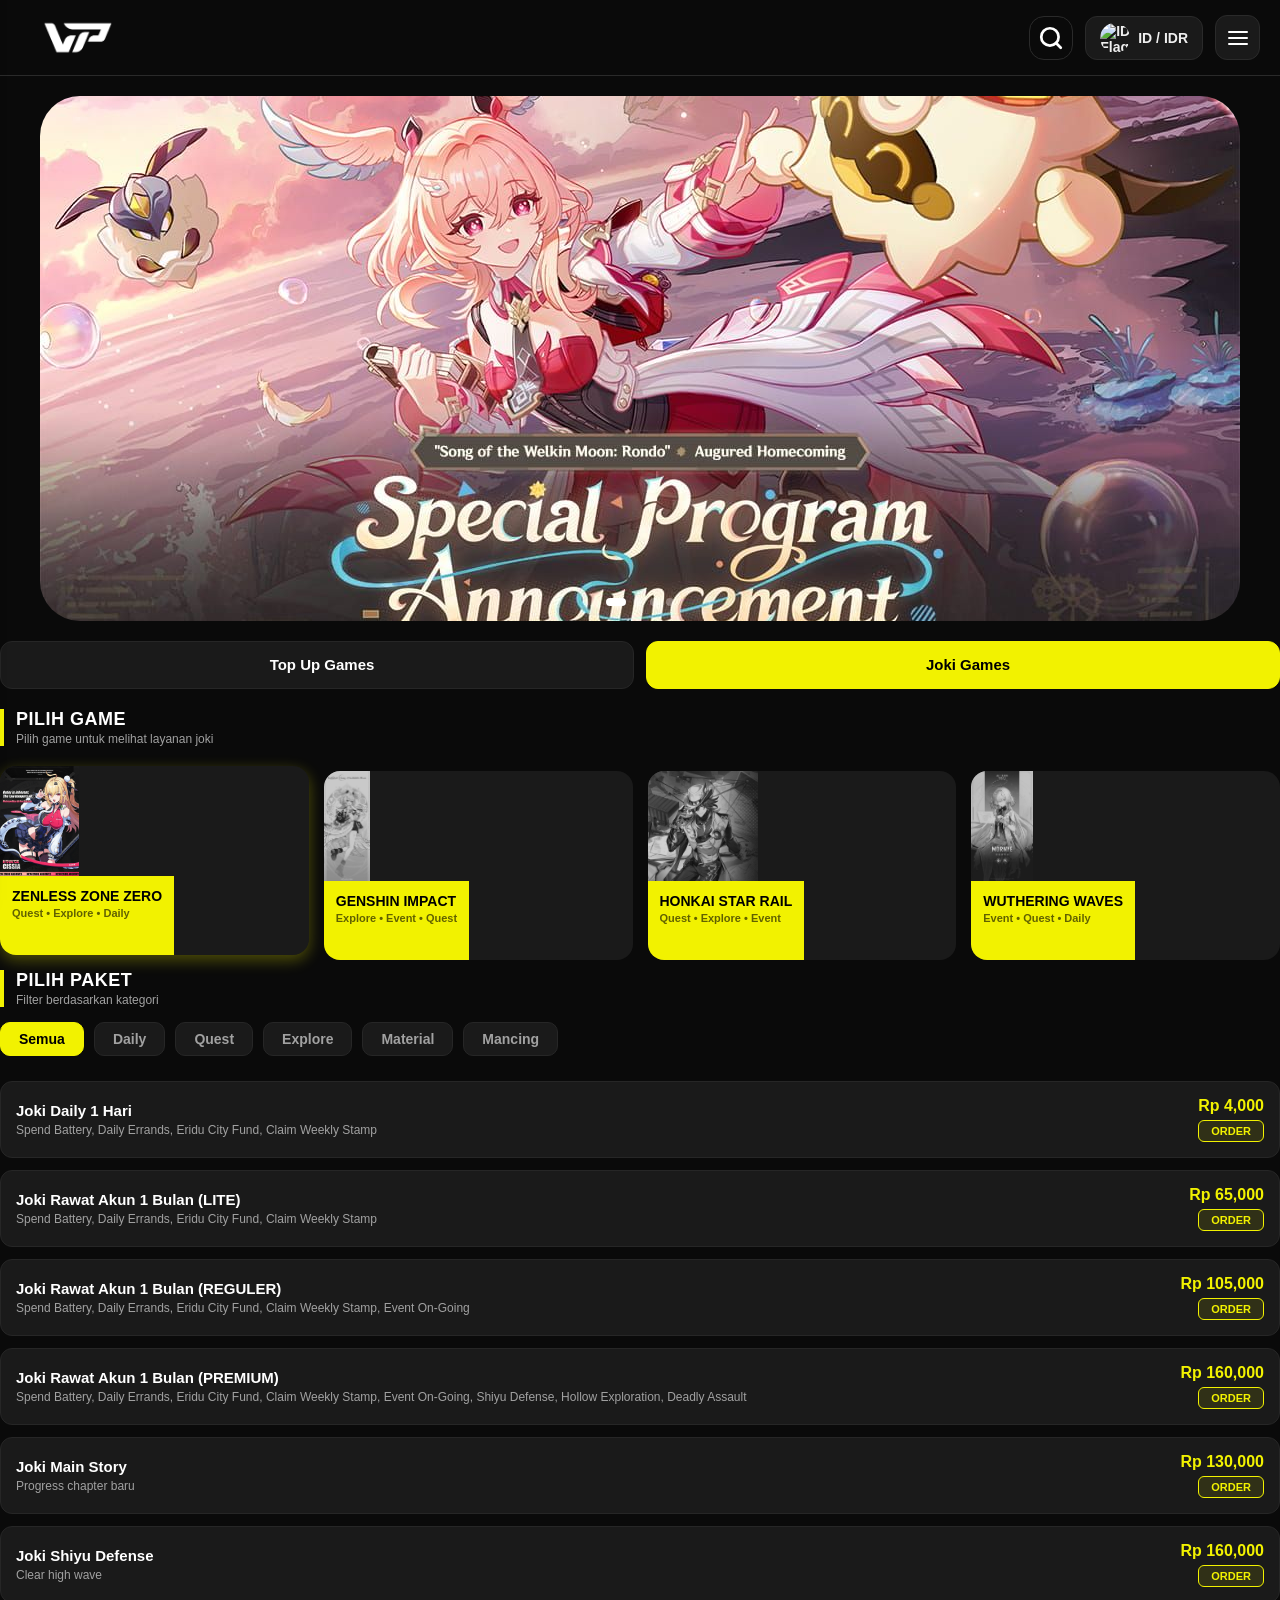
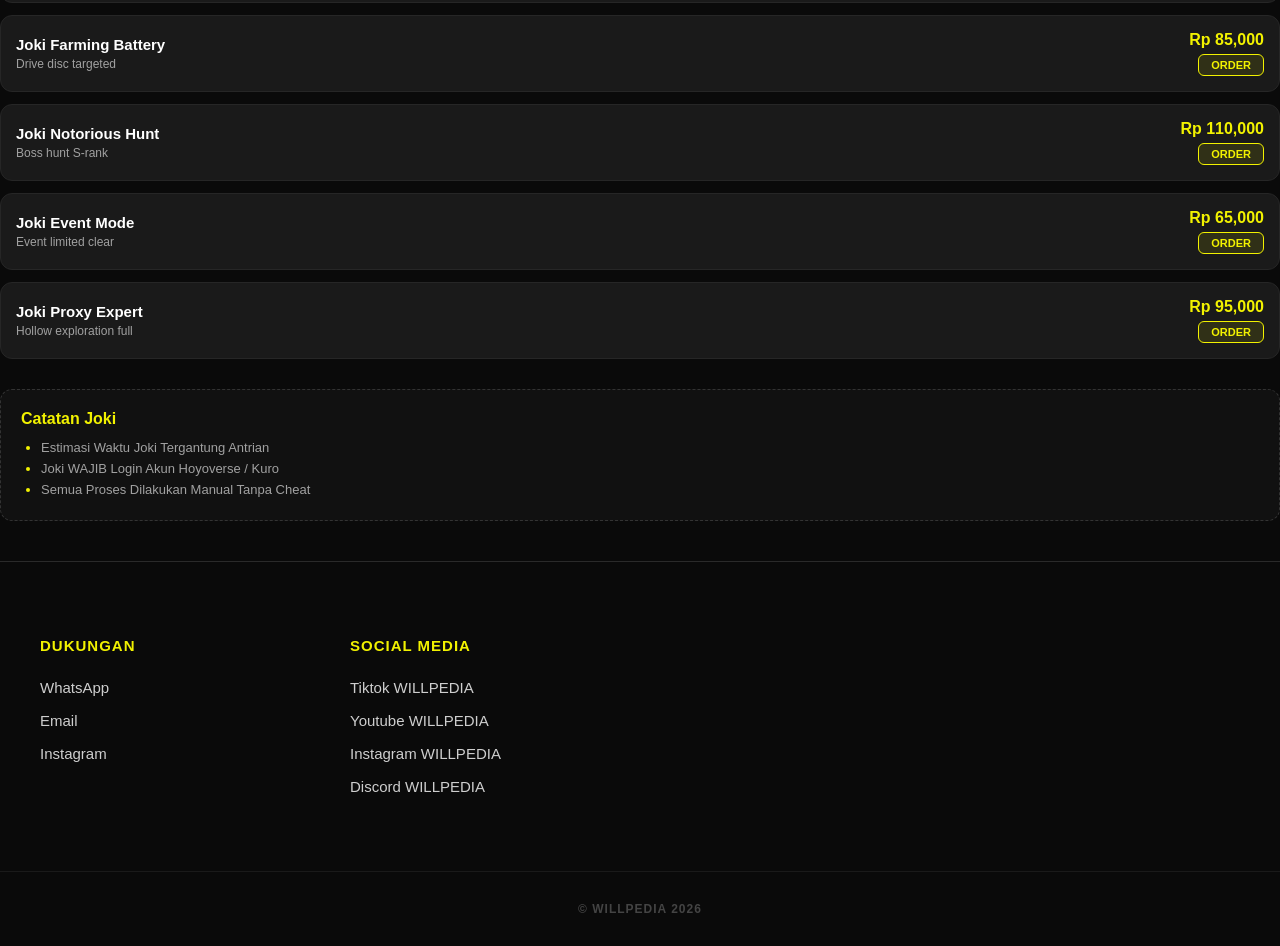
==== commit 008b9fce: "Add files via upload" ====
--- a/joki.html
+++ b/joki.html
@@ -57,6 +57,7 @@
     <a href="index.html"><span>Top Up Games</span></a>
     <a href="joki.html" class="active"><span>Joki Games</span></a>
     <a href="https://wa.me/6281357706121" target="_blank"><span>Hubungi CS</span></a>
+    <a href="testimoni.html" target="_blank"><span>Testimoni</span></a>
   </nav>
 </aside>
 
@@ -88,16 +89,16 @@
       <span class="hint">Pilih game untuk melihat layanan joki</span>
     </div>
     <div class="joki-grid" id="jokiGameGrid">
-      <button class="joki-card active" type="button" data-game="genshin_impact_joki">
-        <div class="card-image"><img src="assets/cissia.png" alt="Genshin"></div>
+      <button class="joki-card active" type="button" data-game="zenless_zone_zero_joki">
+        <div class="card-image"><img src="assets/cissia.png" alt="Zenles Zone Zero"></div>
         <div class="card-info">
           <span class="joki-title">Zenless Zone Zero</span>
           <span class="joki-sub">Quest • Explore • Daily</span>
         </div>
       </button>
 
-      <button class="joki-card" type="button" data-game="wuthering_waves_joki">
-        <div class="card-image"><img src="assets/genshin.png" alt="WuWa"></div>
+      <button class="joki-card" type="button" data-game="genshin_impact_joki">
+        <div class="card-image"><img src="assets/genshin.png" alt="Genshin Impact"></div>
         <div class="card-info">
           <span class="joki-title">Genshin Impact</span>
           <span class="joki-sub">Explore • Event • Quest</span>
@@ -105,15 +106,15 @@
       </button>
 
       <button class="joki-card" type="button" data-game="honkai_star_rail_joki">
-        <div class="card-image"><img src="assets/ashveil.png" alt="HSR"></div>
+        <div class="card-image"><img src="assets/ashveil.png" alt="Honkai Star Rail"></div>
         <div class="card-info">
           <span class="joki-title">Honkai Star Rail</span>
           <span class="joki-sub">Quest • Explore • Event</span>
         </div>
       </button>
 
-      <button class="joki-card" type="button" data-game="zenless_zone_zero_joki">
-        <div class="card-image"><img src="assets/Mornye.png" alt="ZZZ"></div>
+      <button class="joki-card" type="button" data-game="wuthering_waves_joki">
+        <div class="card-image"><img src="assets/Mornye.png" alt="Wuthering Waves"></div>
         <div class="card-info">
           <span class="joki-title">Wuthering Waves</span>
           <span class="joki-sub">Event • Quest • Daily</span>
@@ -134,6 +135,7 @@
       <button class="chip" type="button">Quest</button>
       <button class="chip" type="button">Explore</button>
       <button class="chip" type="button">Material</button>
+      <button class="chip" type="button">Mancing</button>
     </div>
 
     <div id="itemList" class="item-list"></div>
--- a/css/style.css
+++ b/css/style.css
@@ -18,7 +18,7 @@
   display: flex;
   justify-content: space-between;
   align-items: center;
-  padding: 12px 20px;
+  padding: 15px 20px;
   background-color: var(--bg-dark);
   border-bottom: 1px solid var(--border-color);
   position: sticky;
@@ -35,7 +35,7 @@
 }
 
 .nav-brand img {
-  height: 32px;
+  height: 40px;
   width: auto;
 }
 
@@ -801,6 +801,66 @@
   z-index: -1;
   pointer-events: none; /* WAJIB: Agar partikel tidak menghalangi klik slider/tombol */
 }
+
+/* =========================================
+   PRE-FOOTER STYLE
+   ========================================= */
+.pre-footer {
+  background-color: var(--bg-dark); /* Tetap gelap sesuai tema */
+  padding: 60px 20px;
+  border-top: 1px solid var(--border-color);
+  margin-top: 40px;
+}
+
+.pre-footer-container {
+  max-width: 1200px;
+  margin: 0 auto;
+  display: grid;
+  grid-template-columns: repeat(2, 1fr); /* 2 Kolom di HP */
+  gap: 40px;
+}
+
+.footer-title {
+  color: #f2f200;
+  font-size: 15px;
+  font-weight: 800;
+  text-transform: uppercase;
+  margin-bottom: 25px;
+  letter-spacing: 1px;
+}
+
+.footer-links {
+  list-style: none;
+  padding: 0;
+  margin: 0;
+}
+
+.footer-links li {
+  margin-bottom: 15px;
+}
+
+.footer-links a {
+  color: #ffffff;
+  text-decoration: none;
+  font-size: 15px;
+  font-weight: 500;
+  transition: 0.3s;
+  opacity: 0.8;
+}
+
+.footer-links a:hover {
+  color: var(--accent-yellow);
+  opacity: 1;
+  padding-left: 5px; /* Efek geser dikit pas di-hover */
+}
+
+/* Responsif untuk Layar Besar */
+@media (min-width: 768px) {
+  .pre-footer-container {
+    grid-template-columns: repeat(4, 1fr); /* Jadi 4 kolom kalau di laptop */
+  }
+}
+
 /* FOOTER */
 footer {
   text-align: center;
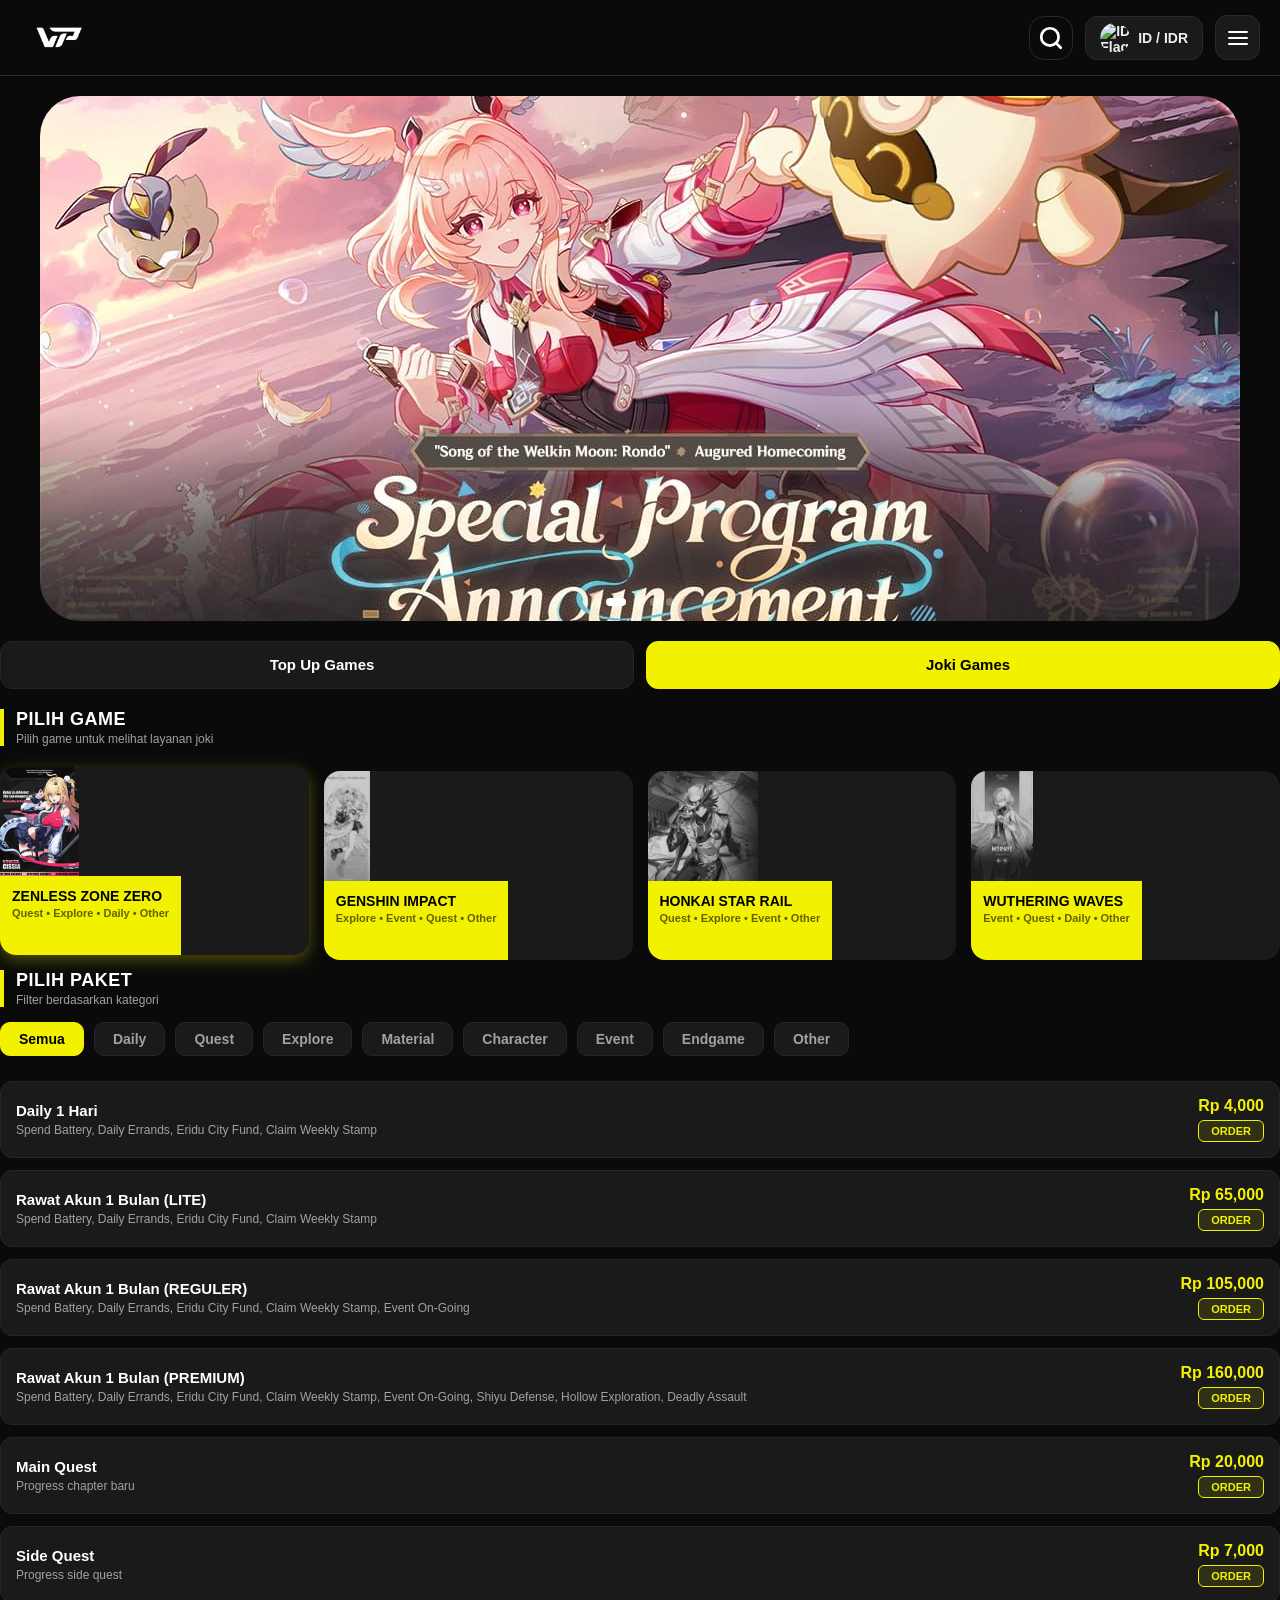
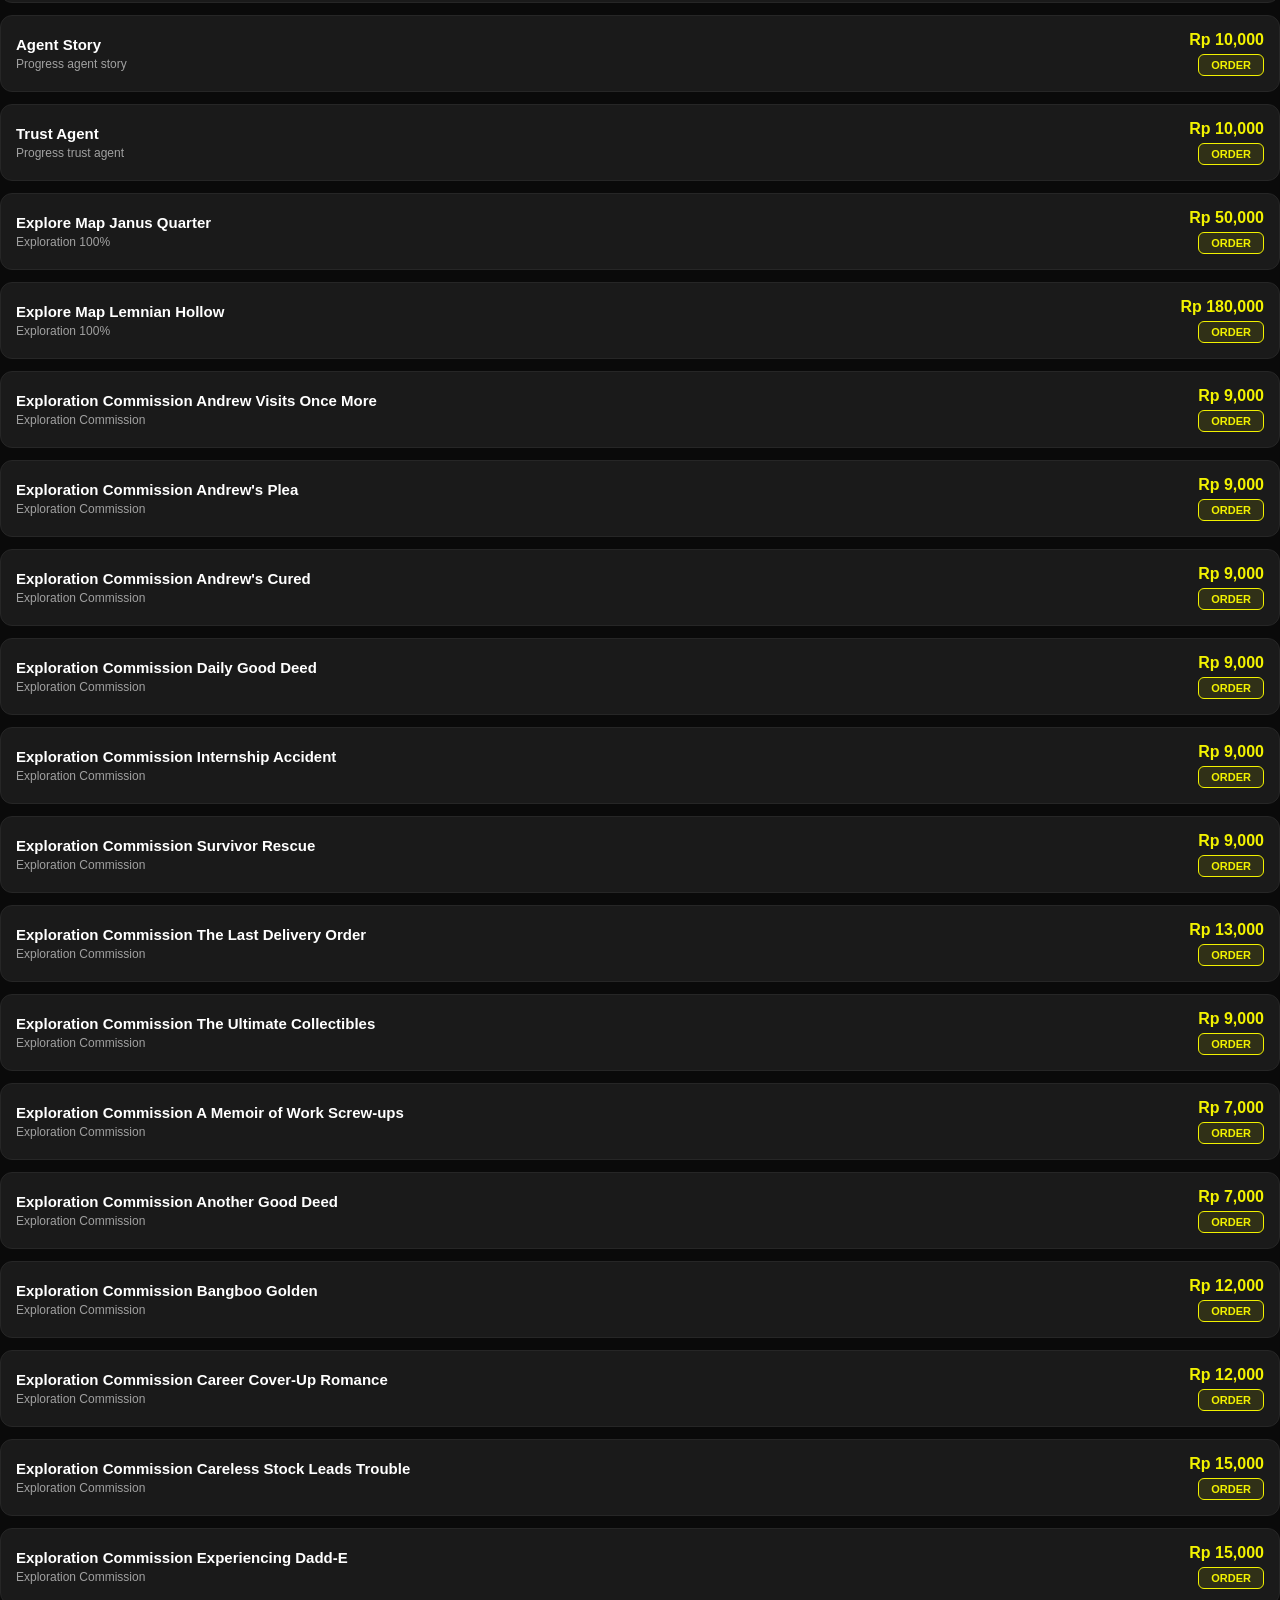
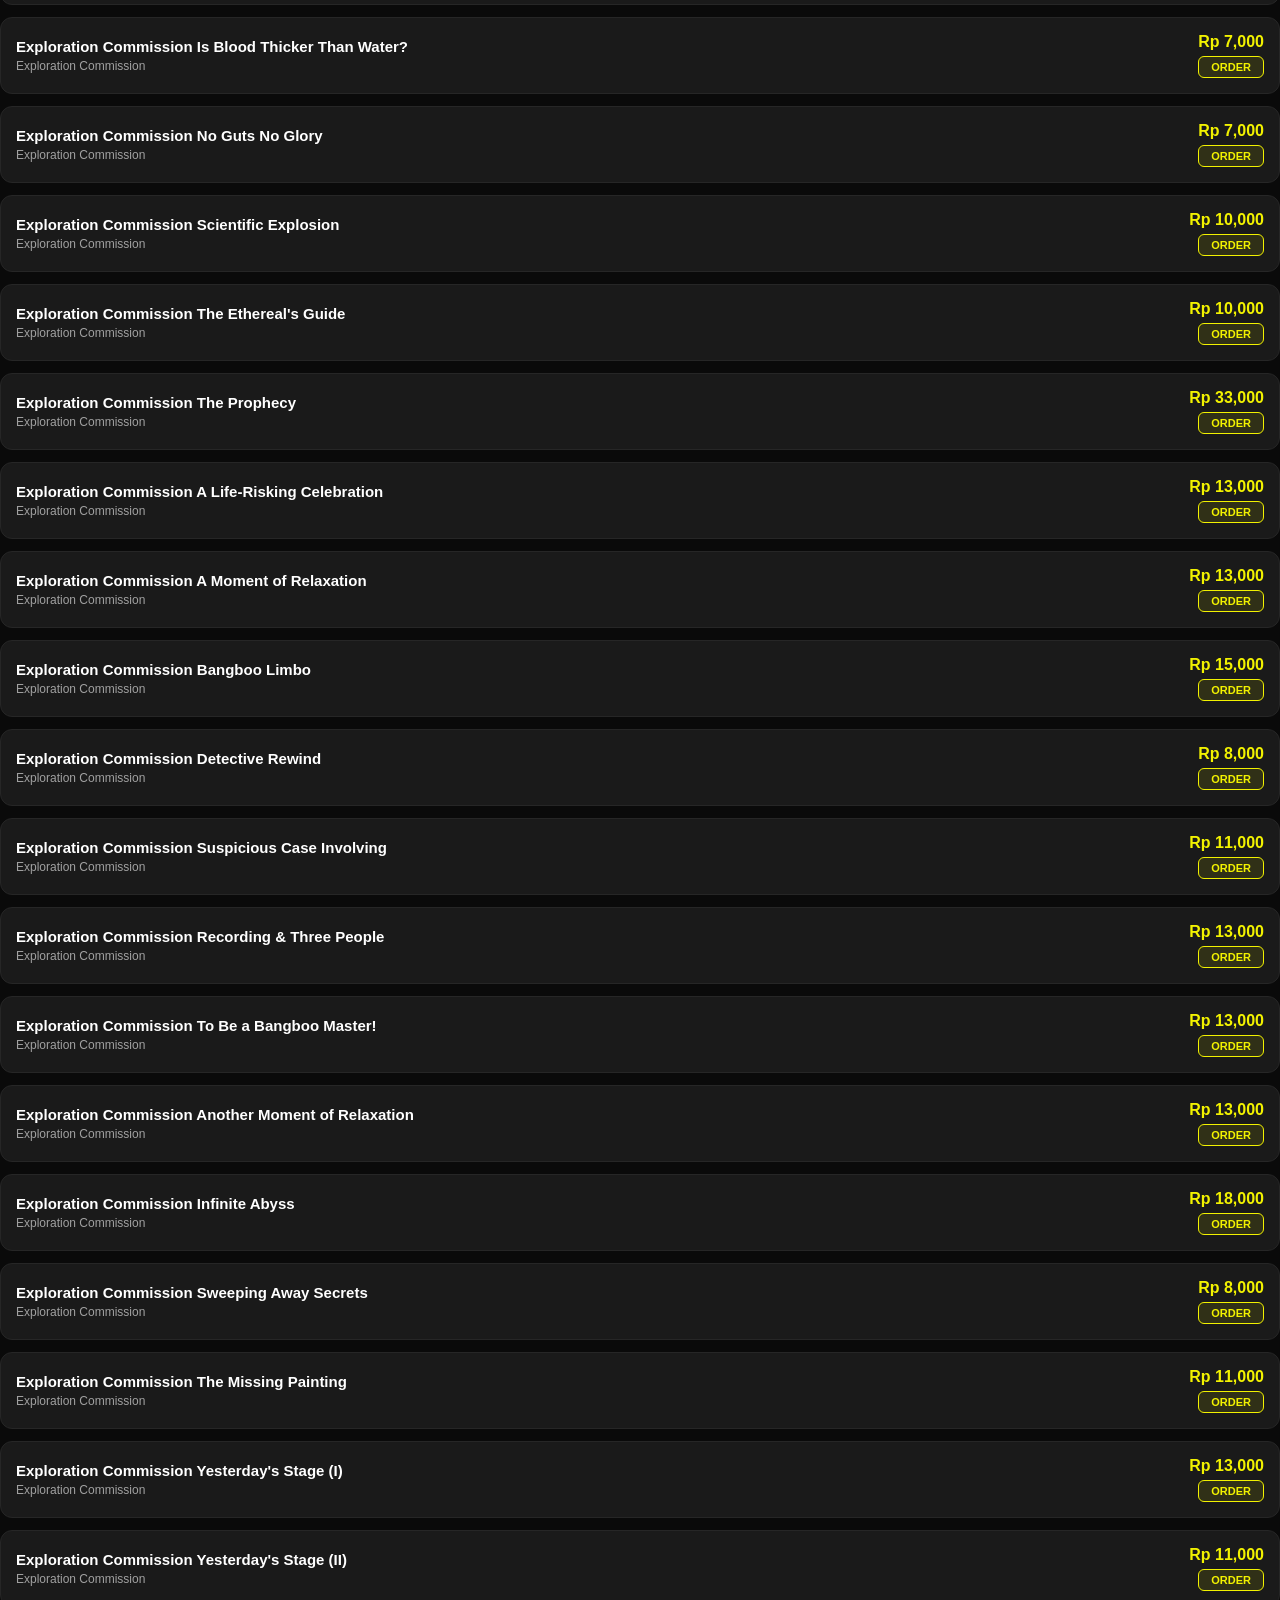
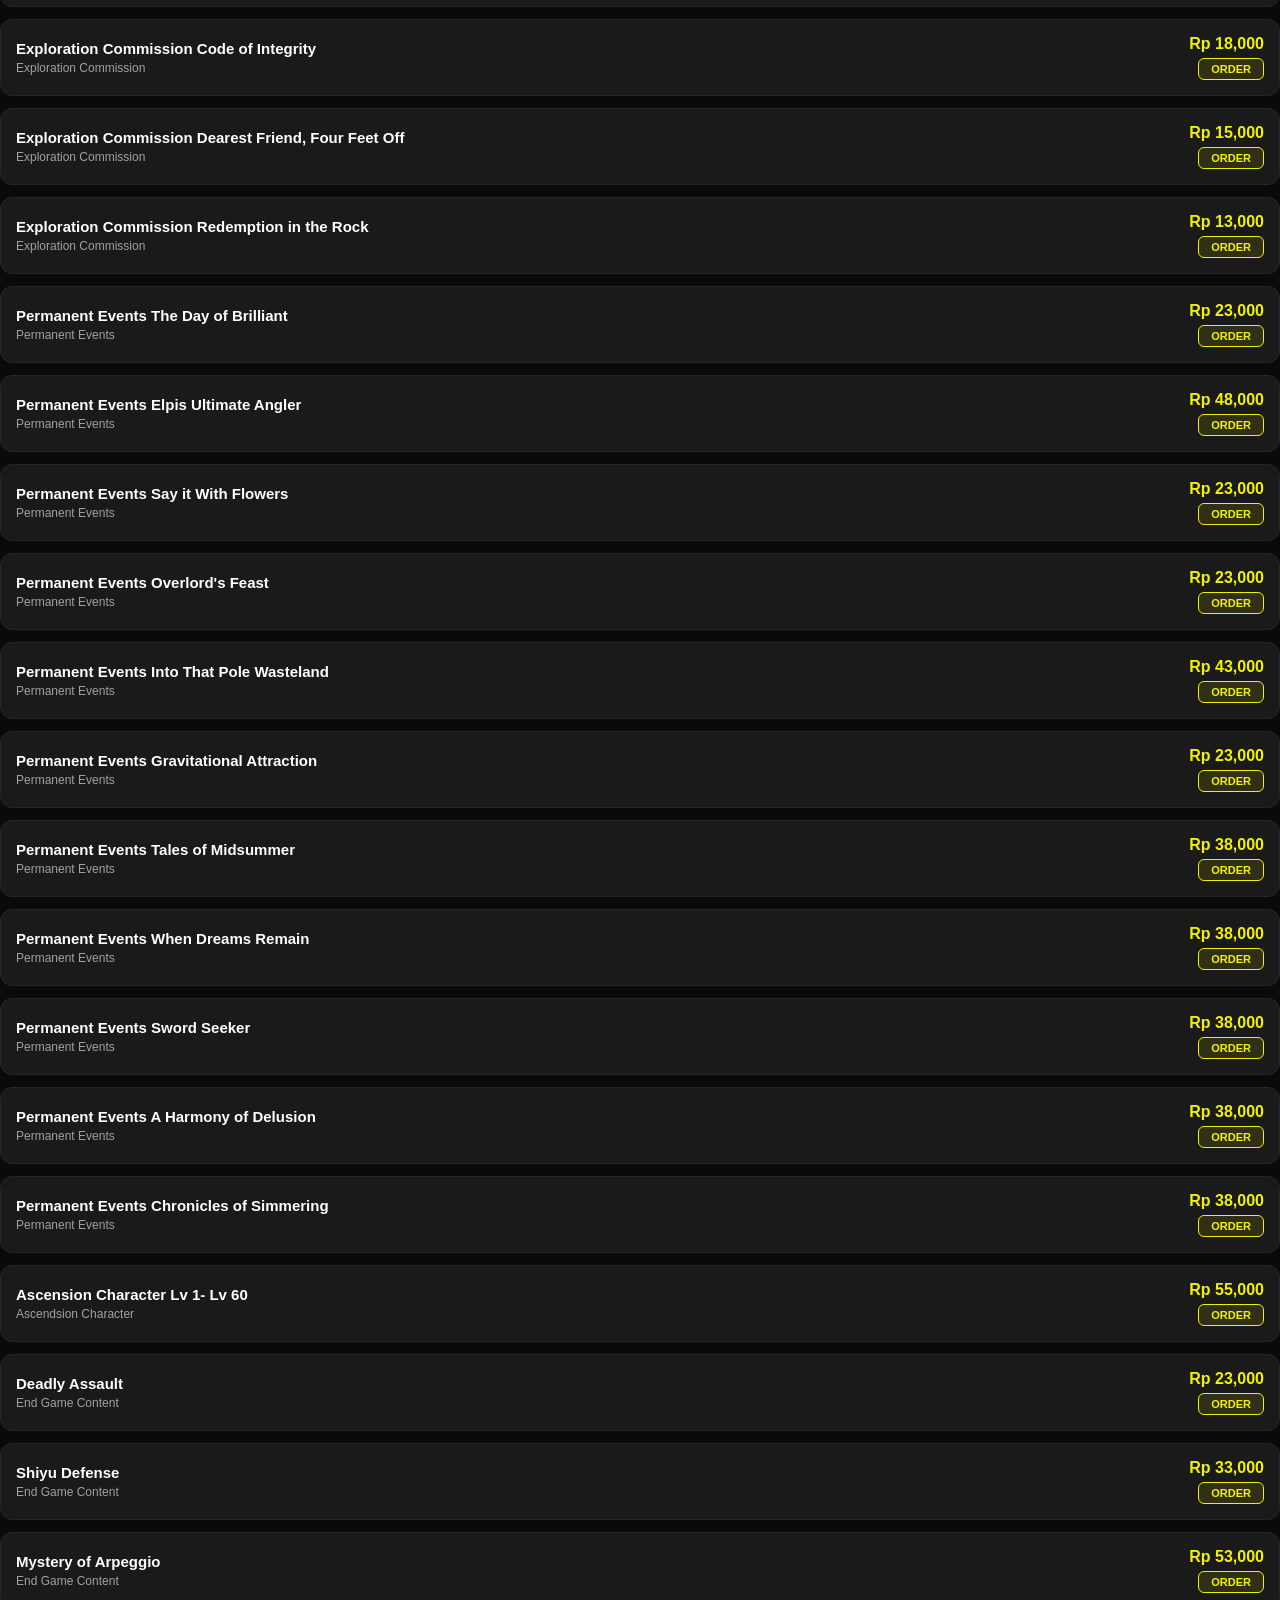
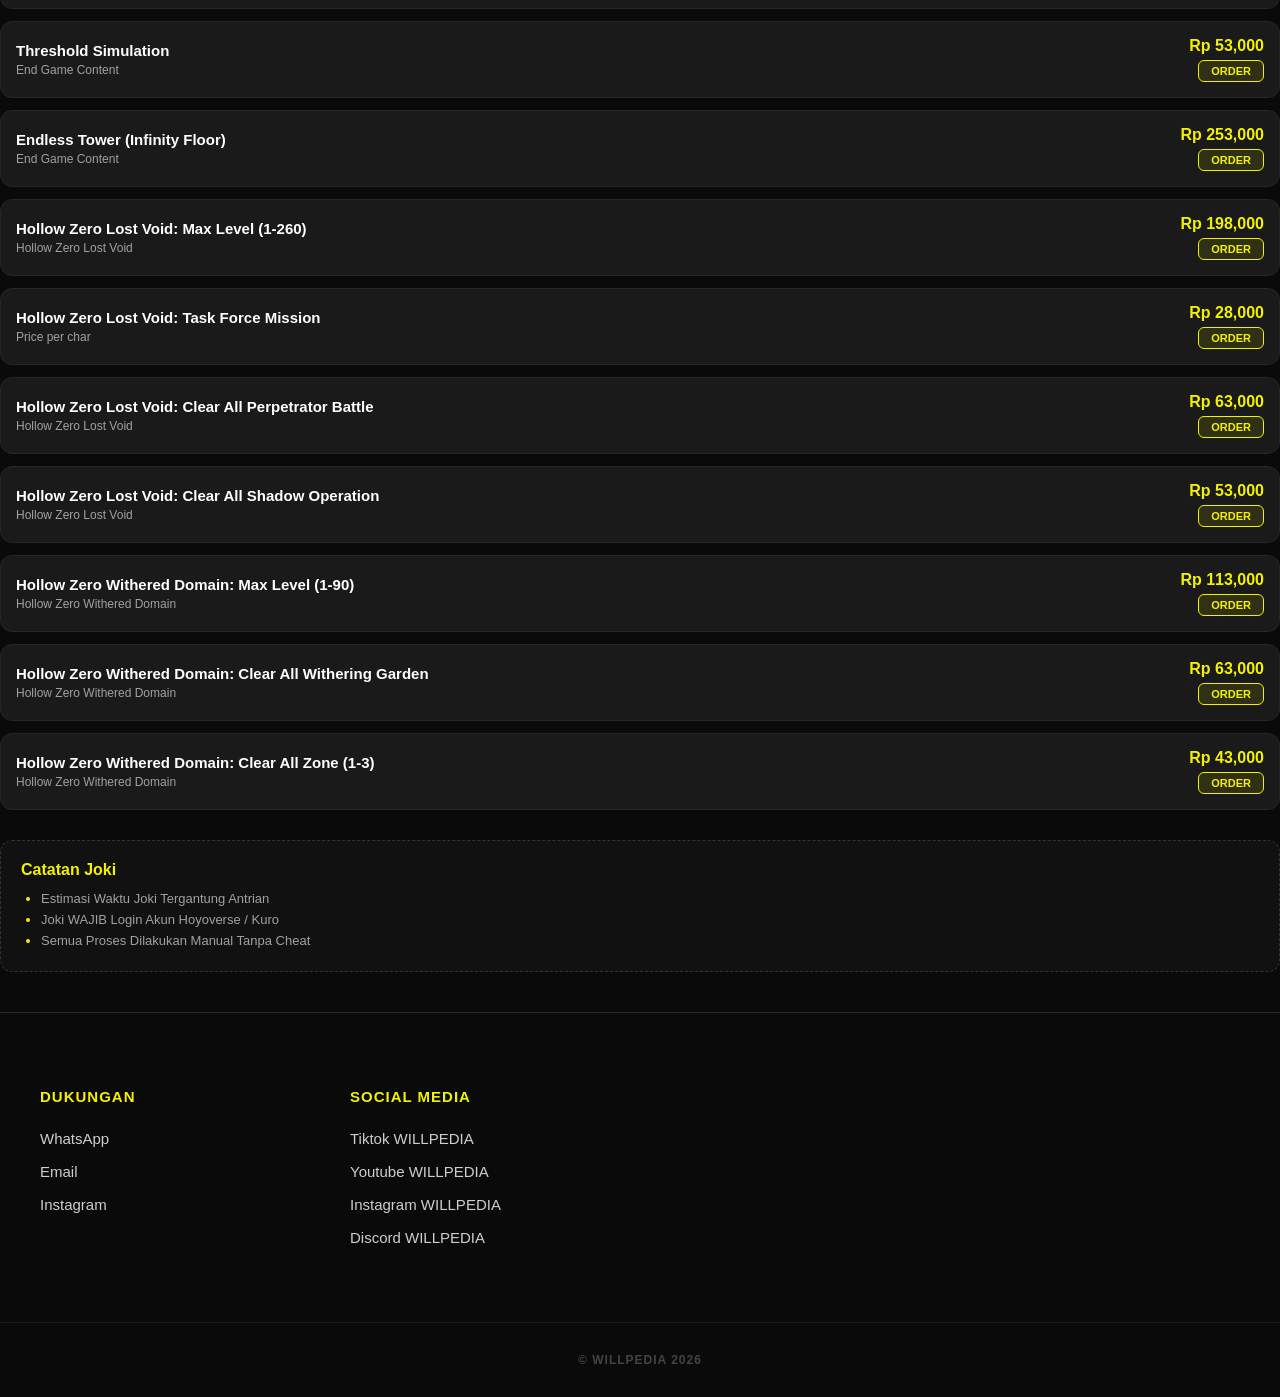
==== commit 330be781: "Add files via upload" ====
--- a/joki.html
+++ b/joki.html
@@ -6,13 +6,13 @@
   <title>WILLPEDIA - Joki Games</title>
   <link rel="stylesheet" href="css/joki.css">
   <link rel="stylesheet" href="css/style.css">
-  <link rel="icon" type="image/png" href="assets/logo-willpedia.png">
+  <link rel="icon" type="image/png" href="assets/willpediaa.png">
 </head>
 <body>
   <div id="particles-js"></div>
 <header class="navbar">
   <a href="index.html" class="nav-brand">
-    <img src="assets/logo-willpedia.png" alt="WILLPEDIA">
+    <img src="assets/willpedia-navbar.png" alt="WILLPEDIA">
     <span class="brand-text"></span>
   </a>
 
@@ -49,15 +49,15 @@
 
 <aside id="drawer" class="drawer">
   <div class="drawer-header">
-    <img src="assets/logo-willpedia.png" alt="WILLPEDIA" class="drawer-logo">
+    <img src="assets/willpedia-navbar.png" alt="WILLPEDIA" class="drawer-logo">
     <button class="close-btn" id="closeDrawer">&times;</button>
   </div>
 
   <nav class="drawer-menu">
     <a href="index.html"><span>Top Up Games</span></a>
     <a href="joki.html" class="active"><span>Joki Games</span></a>
-    <a href="https://wa.me/6281357706121" target="_blank"><span>Hubungi CS</span></a>
-    <a href="testimoni.html" target="_blank"><span>Testimoni</span></a>
+    <a href="https://wa.me/6281357706121"><span>Hubungi CS</span></a>
+    <a href="testimoni.html"><span>Testimoni</span></a>
   </nav>
 </aside>
 
@@ -93,7 +93,7 @@
         <div class="card-image"><img src="assets/cissia.png" alt="Zenles Zone Zero"></div>
         <div class="card-info">
           <span class="joki-title">Zenless Zone Zero</span>
-          <span class="joki-sub">Quest • Explore • Daily</span>
+          <span class="joki-sub">Quest • Explore • Daily • Other</span>
         </div>
       </button>
 
@@ -101,7 +101,7 @@
         <div class="card-image"><img src="assets/genshin.png" alt="Genshin Impact"></div>
         <div class="card-info">
           <span class="joki-title">Genshin Impact</span>
-          <span class="joki-sub">Explore • Event • Quest</span>
+          <span class="joki-sub">Explore • Event • Quest • Other</span>
         </div>
       </button>
 
@@ -109,7 +109,7 @@
         <div class="card-image"><img src="assets/ashveil.png" alt="Honkai Star Rail"></div>
         <div class="card-info">
           <span class="joki-title">Honkai Star Rail</span>
-          <span class="joki-sub">Quest • Explore • Event</span>
+          <span class="joki-sub">Quest • Explore • Event • Other</span>
         </div>
       </button>
 
@@ -117,7 +117,7 @@
         <div class="card-image"><img src="assets/Mornye.png" alt="Wuthering Waves"></div>
         <div class="card-info">
           <span class="joki-title">Wuthering Waves</span>
-          <span class="joki-sub">Event • Quest • Daily</span>
+          <span class="joki-sub">Event • Quest • Daily • Other</span>
         </div>
       </button>
     </div>
@@ -135,7 +135,10 @@
       <button class="chip" type="button">Quest</button>
       <button class="chip" type="button">Explore</button>
       <button class="chip" type="button">Material</button>
-      <button class="chip" type="button">Mancing</button>
+      <button class="chip" type="button">Character</button>
+      <button class="chip" type="button">Event</button>
+      <button class="chip" type="button">Endgame</button>
+      <button class="chip" type="button">Other</button>
     </div>
 
     <div id="itemList" class="item-list"></div>
--- a/css/joki.css
+++ b/css/joki.css
@@ -35,18 +35,8 @@
 }
 
 .nav-brand img {
-  height: 40px;
+  height: 27px !important;
   width: auto;
-}
-
-/* Gaya Teks WILLPEDIA */
-.brand-text {
-  color: #ffffff; /* Warna putih agar kontras dengan background gelap */
-  font-size: 18px;
-  font-weight: 800; /* Dibuat tebal agar menonjol */
-  letter-spacing: 1px; /* Memberi sedikit jarak antar huruf */
-  text-transform: uppercase; /* Huruf kapital semua agar terlihat profesional */
-  font-family: 'Inter', sans-serif; /* Pastikan menggunakan font yang clean */
 }
 
 /* Responsive: Sembunyikan teks di layar sangat kecil jika terlalu penuh */
@@ -492,7 +482,7 @@
 
 /* Menyesuaikan Logo dan Tombol Close di Header */
 .drawer-logo {
-  height: 50px;
+  height: 27px !important;
 }
 
 .close-btn {
--- a/css/style.css
+++ b/css/style.css
@@ -35,18 +35,8 @@
 }
 
 .nav-brand img {
-  height: 40px;
+  height: 27px !important;
   width: auto;
-}
-
-/* Gaya Teks WILLPEDIA */
-.brand-text {
-  color: #ffffff; /* Warna putih agar kontras dengan background gelap */
-  font-size: 15px;
-  font-weight: 800; /* Dibuat tebal agar menonjol */
-  letter-spacing: 1px; /* Memberi sedikit jarak antar huruf */
-  text-transform: uppercase; /* Huruf kapital semua agar terlihat profesional */
-  font-family: 'Inter', sans-serif; /* Pastikan menggunakan font yang clean */
 }
 
 /* Responsive: Sembunyikan teks di layar sangat kecil jika terlalu penuh */
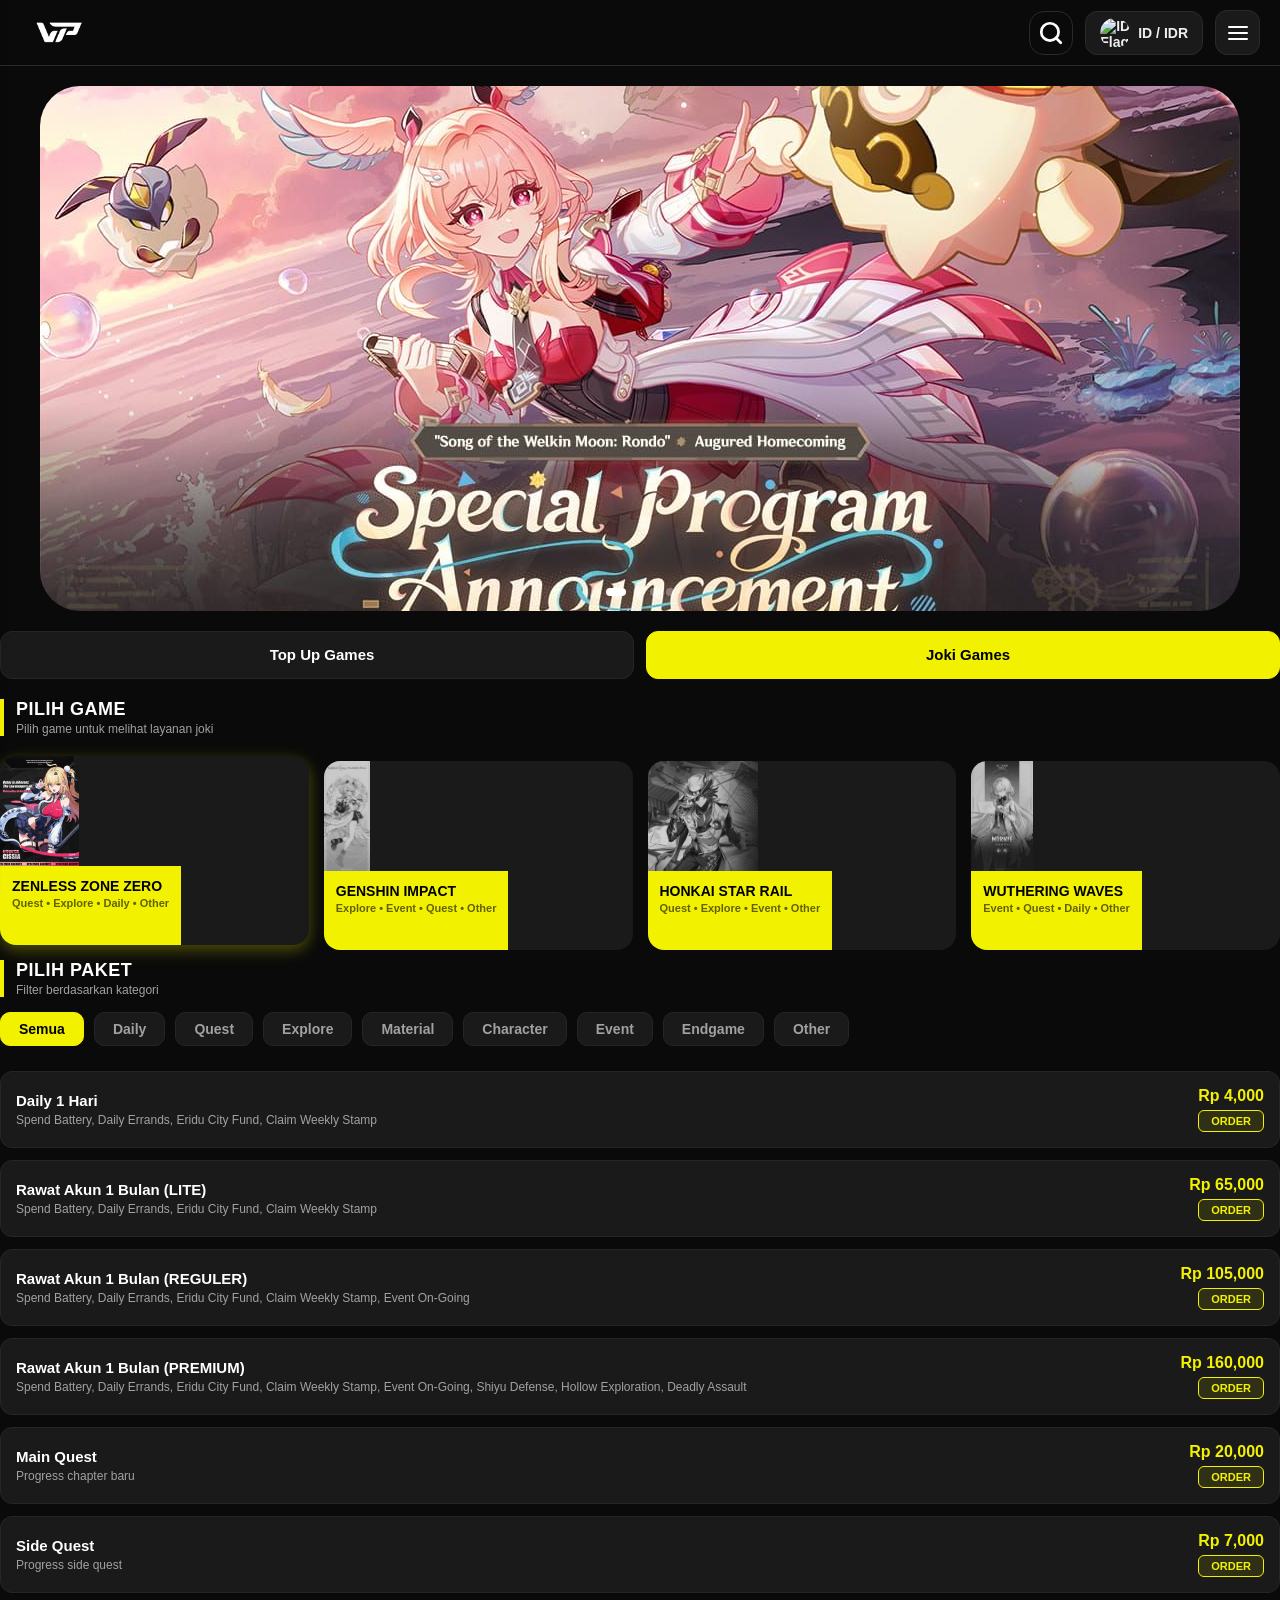
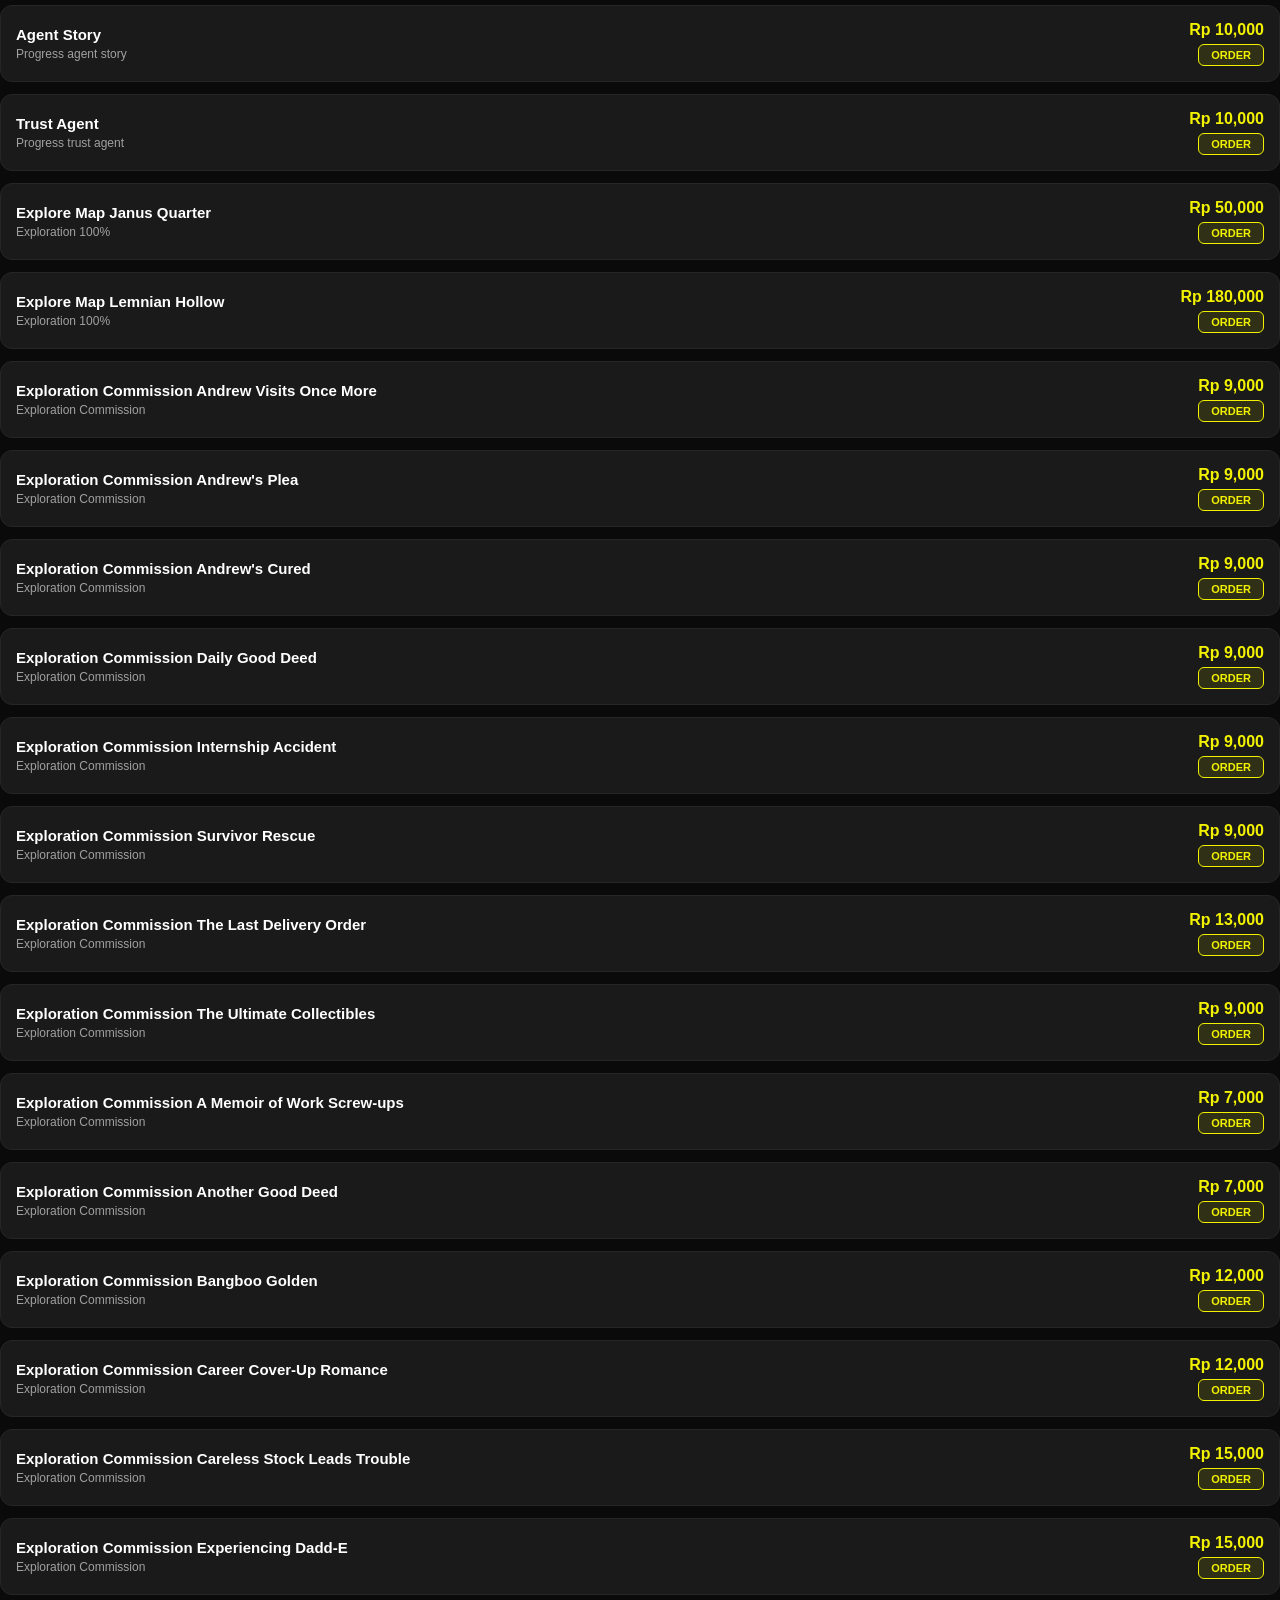
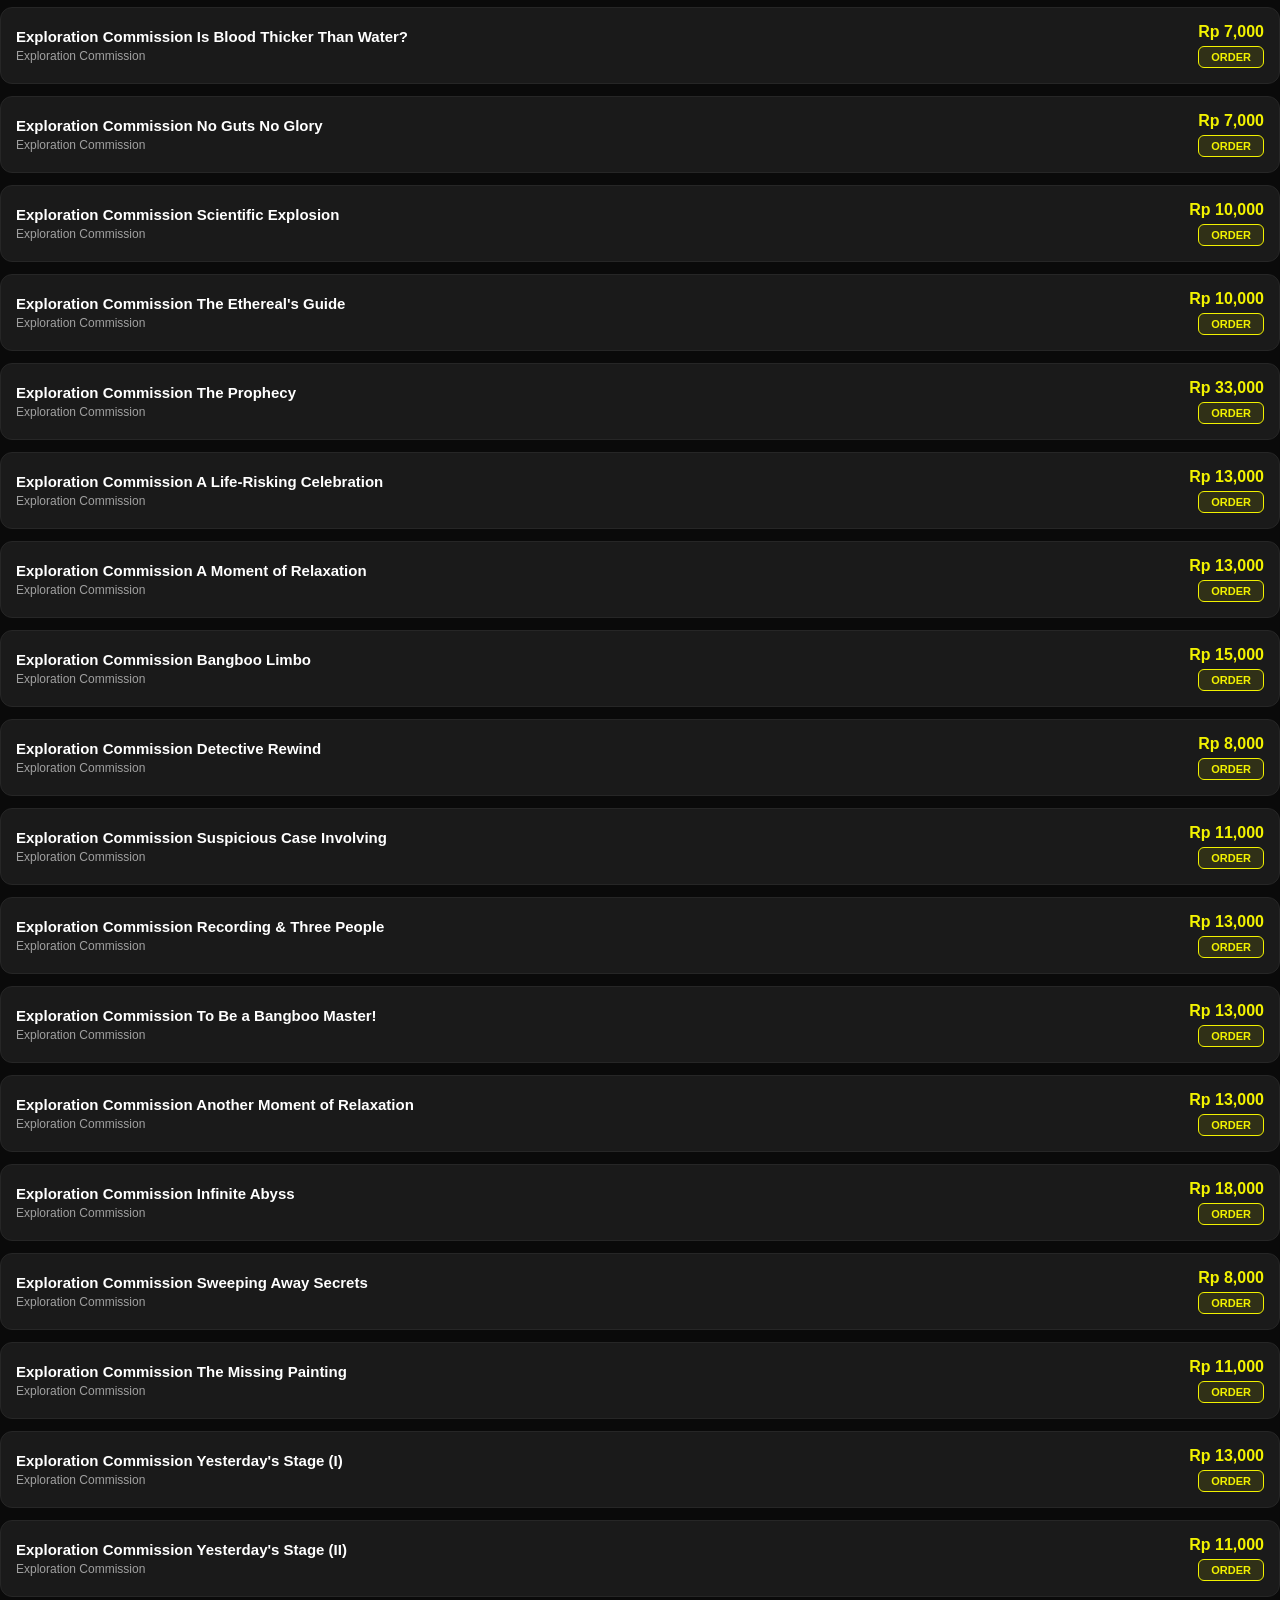
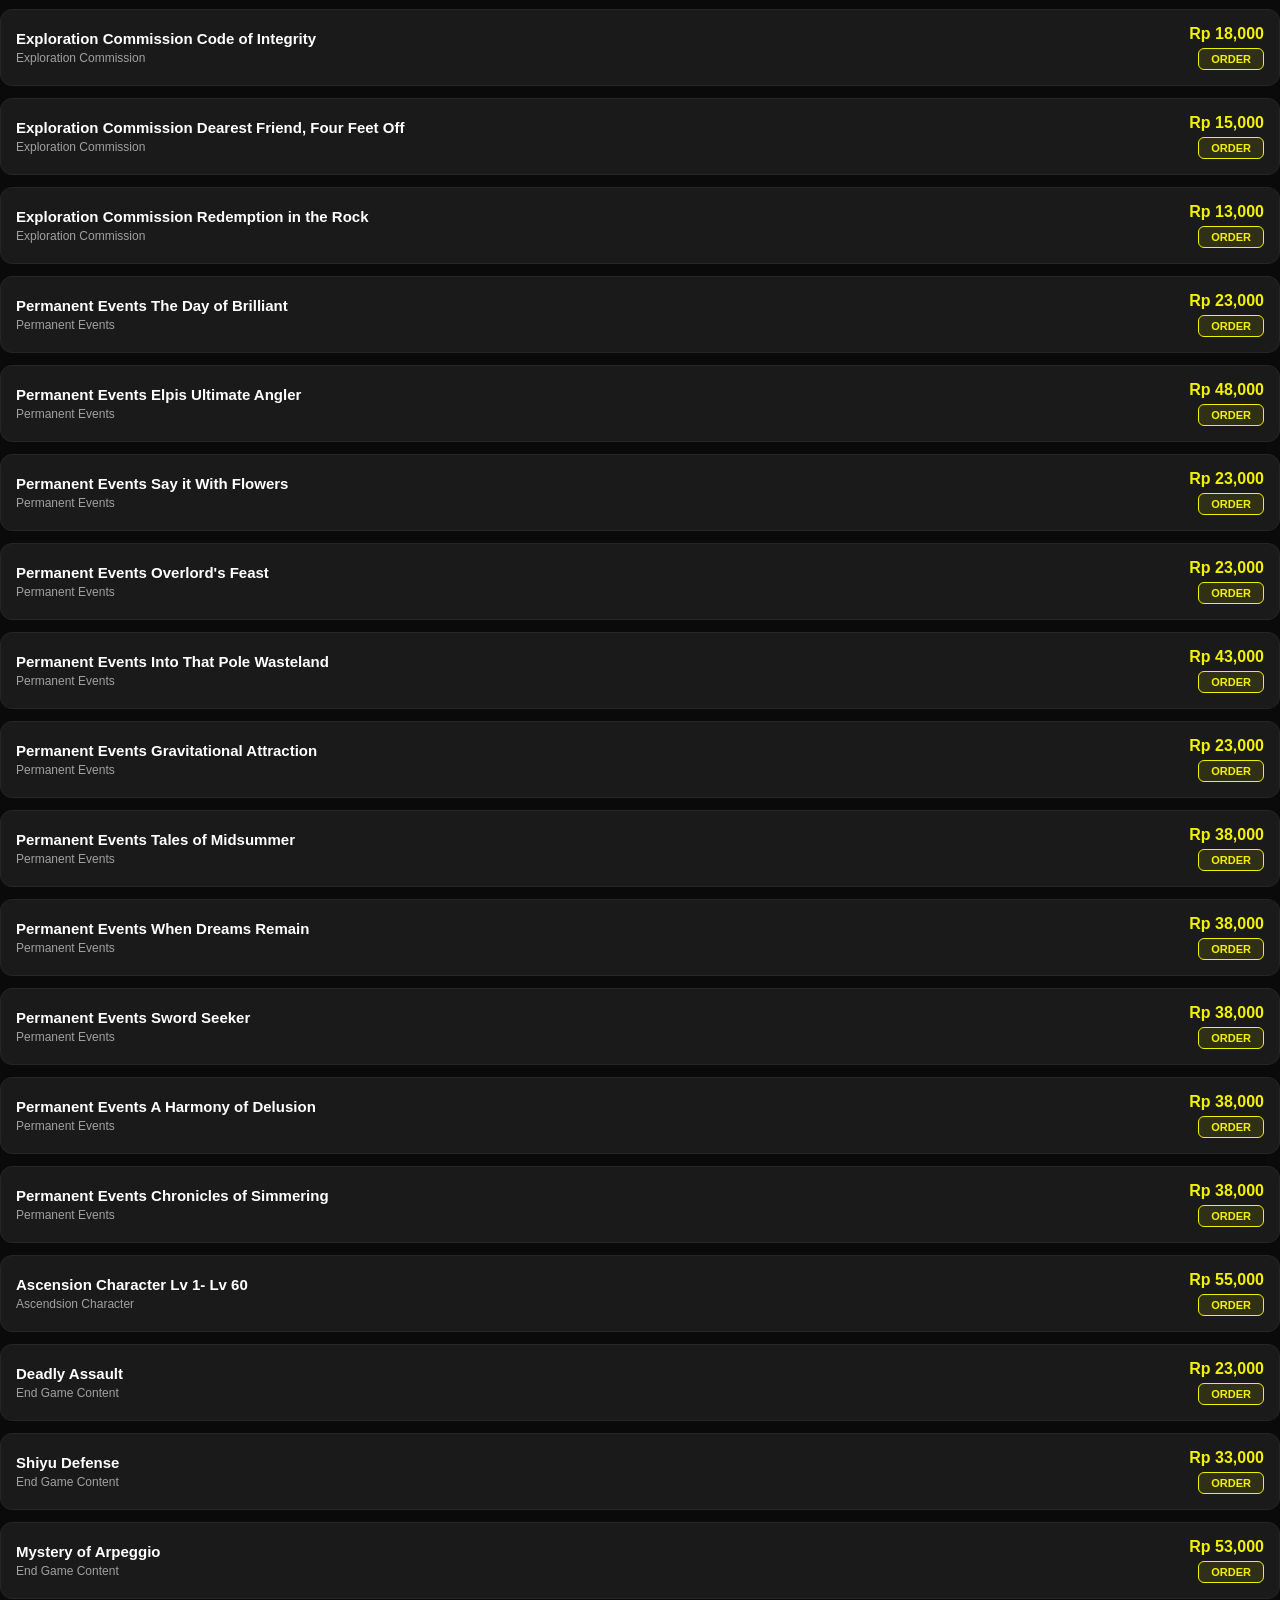
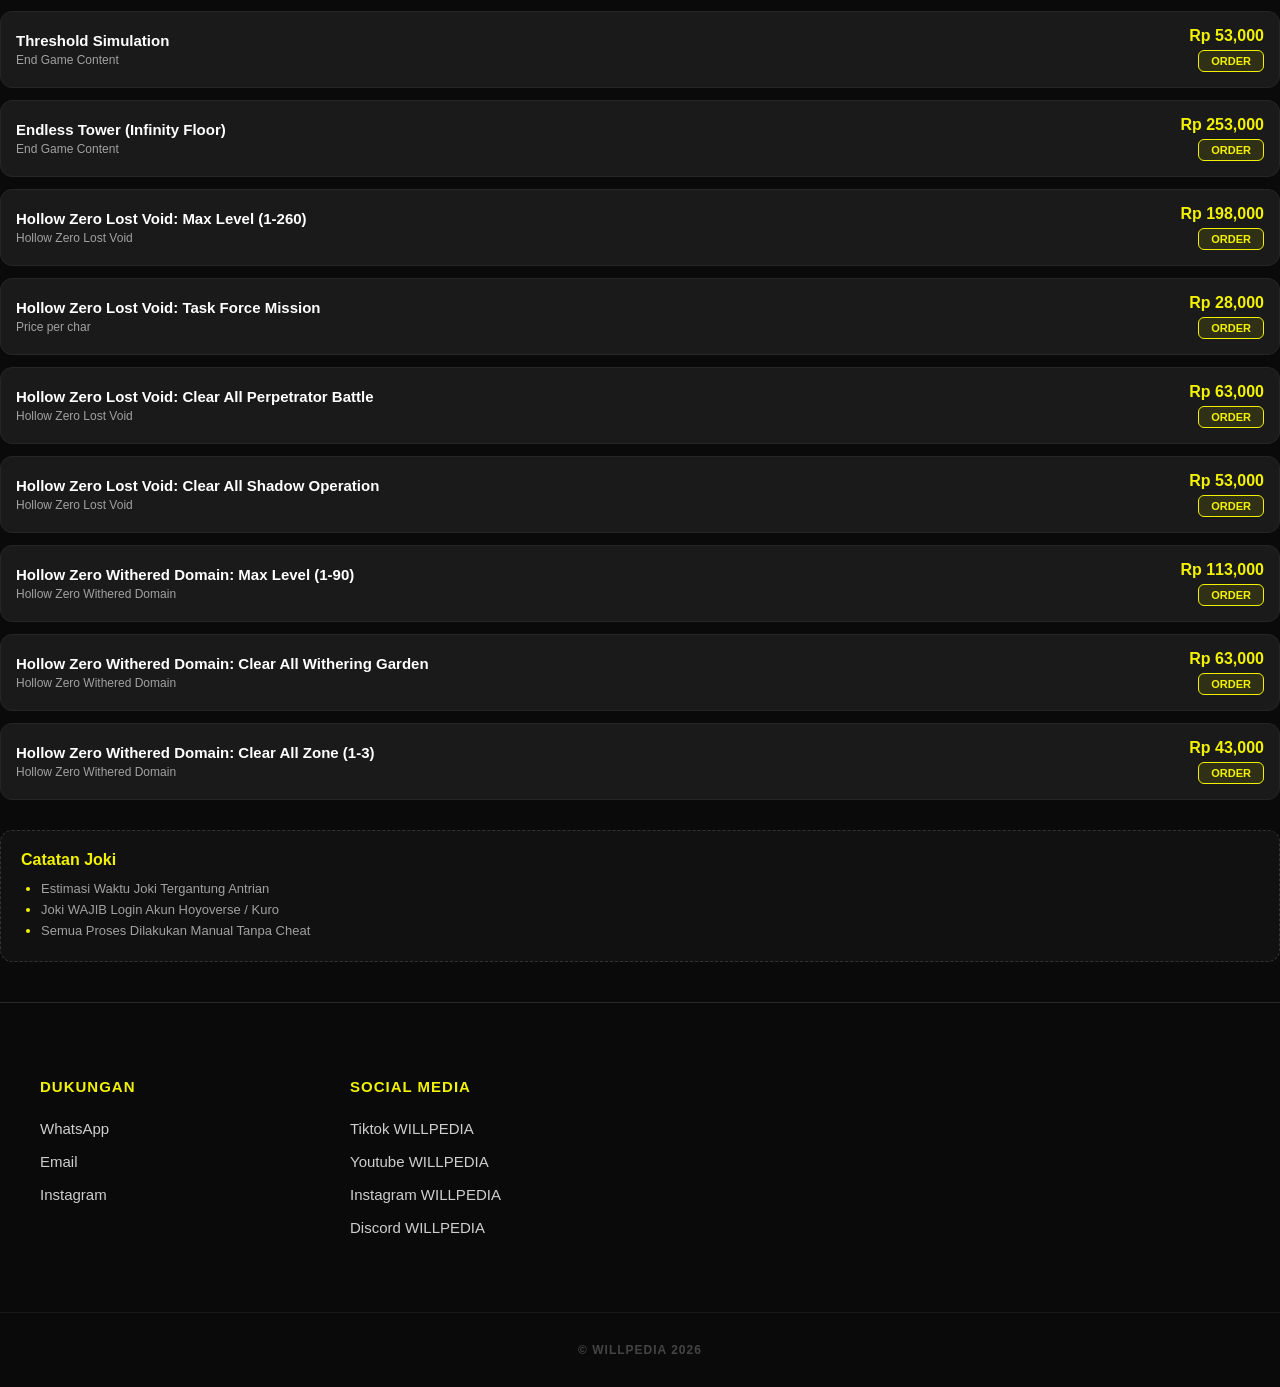
==== commit 5705f8f5: "Add files via upload" ====
--- a/css/joki.css
+++ b/css/joki.css
@@ -18,7 +18,7 @@
   display: flex;
   justify-content: space-between;
   align-items: center;
-  padding: 15px 20px;
+  padding: 10px 20px;
   background-color: var(--bg-dark);
   border-bottom: 1px solid var(--border-color);
   position: sticky;
@@ -30,7 +30,7 @@
 .nav-brand {
   display: flex;
   align-items: center;
-  gap: 10px; /* Jarak antara logo dan teks */
+  gap: 10px;
   text-decoration: none;
 }
 
@@ -67,7 +67,7 @@
 }
 
 .nav-icon-btn svg {
-  width: 26px !important; /* Ukuran ikon SVG di dalam box */
+  width: 26px !important;
   height: 26px !important;
 }
 
@@ -82,8 +82,8 @@
   gap: 8px;
   background-color: #1a1a1a;
   border: 1px solid var(--border-color);
-  padding: 10px 18px;
-  border-radius: 20px;
+  padding: 6px 14px;
+  border-radius: 12px;
   font-size: 14px;
   font-weight: 600;
   color: #efefef;
@@ -96,106 +96,113 @@
   object-fit: cover;
 }
 
-/* CONTAINER UTAMA SEARCH OVERLAY */
+/* =========================================
+   SEARCH DROPDOWN SYSTEM (JOKI)
+   ========================================= */
+
 .search-results-overlay {
   display: none;
   position: fixed;
-  top: 0;
-  left: 0;
-  width: 100%;
-  height: 100%;
-  background: rgba(0, 0, 0, 0.95); /* Latar gelap pekat */
-  z-index: 2000;
-  padding: 40px 20px;
+  top: 75px; /* Tepat di bawah navbar */
+  left: 50%;
+  transform: translateX(-50%);
+  width: 95%;
+  max-width: 600px;
+  max-height: 80vh;
+  background: rgba(20, 20, 20, 0.96); /* Gelap transparan */
+  backdrop-filter: blur(12px);
+  -webkit-backdrop-filter: blur(12px);
+  z-index: 1500;
+  border: 1px solid rgba(255, 255, 255, 0.1);
+  border-radius: 16px;
   overflow-y: auto;
-  backdrop-filter: blur(5px); /* Efek blur di belakang overlay */
+  box-shadow: 0 20px 40px rgba(0,0,0,0.7);
+  padding: 15px;
+  box-sizing: border-box;
 }
 
 .search-results-overlay.active {
-  display: flex !important;
-  flex-direction: column;
-  align-items: center;
-}
-
-/* KOTAK PENCARIAN (INPUT) */
-.search-results-overlay {
-  display: none;
-  position: fixed;
-  top: 0;
-  left: 0;
-  width: 100%;
-  height: 100%;
-  background: rgba(0, 0, 0, 0.98); /* Hitam pekat sesuai referensi */
-  z-index: 2000;
-  padding: 15px; /* Padding kecil agar tidak memakan ruang di mobile */
-  overflow-y: auto;
-  box-sizing: border-box;
-}
-
-/* Sesuaikan ID dengan yang ada di joki.html, biasanya #jokiSearch */
+  display: block !important;
+  animation: dropdownFade 0.3s ease-out;
+}
+
+@keyframes dropdownFade {
+  from { opacity: 0; transform: translate(-50%, -15px); }
+  to { opacity: 1; transform: translate(-50%, 0); }
+}
+
 #jokiSearch {
   width: 100%;
-  box-sizing: border-box; /* Mencegah input melebar keluar layar */
+  box-sizing: border-box;
   padding: 12px 18px;
-  background: #121212; /* Warna gelap sesuai style.css */
-  border: 2px solid #f2f200; /* Border kuning tegas */
-  border-radius: 12px; /* Melengkung sempurna sesuai style.css */
+  background: #111;
+  border: 2px solid #f2f200;
+  border-radius: 12px;
   color: white;
   font-size: 16px;
   outline: none;
-  transition: all 0.3s ease;
+  margin-bottom: 15px;
 }
 
 #jokiSearch:focus {
   border-color: #f2f200;
-  box-shadow: 0 0 15px rgba(242, 242, 0, 0.3); /* Efek glow kuning saat diketik */
+  box-shadow: 0 0 15px rgba(242, 242, 0, 0.2);
 }
 
 /* LIST HASIL PENCARIAN */
 .search-results-list {
   width: 100%;
-  margin-top: 5px;
   background: transparent;
 }
 
 .search-item {
-  background: #111;
-  border: 1px solid #222;
-  border-radius: 12px;
-  padding: 15px;
-  margin-bottom: 12px;
-  display: flex;
-  justify-content: space-between;
-  align-items: center;
+  display: flex;
+  align-items: center;
+  padding: 12px;
+  background: transparent;
+  border-bottom: 1px solid rgba(255, 255, 255, 0.05);
   cursor: pointer;
   transition: 0.2s;
+  justify-content: flex-start;
 }
 
 .search-item:hover {
-  background: #222;
-  border-color: #f2f200;
-  transform: translateY(-2px);
-}
-
-.item-info .game-tag {
-  color: #f2f200;
-  font-size: 10px;
-  font-weight: 700;
-  text-transform: uppercase;
-  display: block;
-  margin-bottom: 4px;
+  background: rgba(255, 255, 255, 0.05);
+  transform: translateX(5px);
+}
+
+.search-item img {
+  width: 42px;
+  height: 42px;
+  border-radius: 10px;
+  object-fit: cover;
+  flex-shrink: 0;
+}
+
+.item-info {
+  display: flex;
+  flex-direction: column;
+  margin-left: 15px;
 }
 
 .item-info .item-name {
   color: #fff;
-  font-weight: 600;
+  font-weight: 700;
   font-size: 15px;
 }
 
+.item-info .game-tag {
+  color: #a1a1a1;
+  font-size: 11px;
+  text-transform: none;
+  margin-bottom: 2px;
+}
+
 .search-item .item-price {
+  margin-left: auto;
   color: #f2f200;
   font-weight: 800;
-  font-size: 16px;
+  font-size: 15px;
 }
 
 /* TOMBOL TUTUP */
@@ -207,8 +214,11 @@
   border-radius: 10px;
   font-weight: 700;
   cursor: pointer;
-  margin-top: 20px;
-  align-self: center;
+  margin-top: 15px;
+  display: block;
+  width: fit-content;
+  margin-left: auto;
+  margin-right: auto;
   transition: 0.2s;
 }
 
@@ -217,137 +227,12 @@
   background: #fff;
 }
 
-@keyframes fadeIn {
-  from { opacity: 0; }
-  to { opacity: 1; }
-}
-
-.game-tag {
-  display: block;
-  font-size: 10px;
-  color: #f2f200;
-  text-transform: uppercase;
-  margin-bottom: 4px;
-}
-
-/* Pastikan tombol search berada di lapisan paling depan dan bisa diklik */
+/* Pastikan tombol search di navbar bisa diklik */
 #searchBtn {
   position: relative;
   z-index: 1001 !important;
   cursor: pointer !important;
   pointer-events: auto !important;
-}
-
-/* ITEM HASIL SEARCH (Responsive) */
-.search-item-modern {
-  display: flex;
-  align-items: center;
-  padding: 12px 5px;
-  border-bottom: 1px solid rgba(255, 255, 255, 0.05);
-  width: 100%;
-}
-
-.search-item-modern:hover {
-  background: rgba(255, 255, 255, 0.05);
-}
-
-.search-item-left {
-  display: flex;
-  align-items: center;
-  gap: 15px;
-}
-
-.search-item-image {
-  width: 48px; /* Ukuran ikon lebih ringkas untuk mobile */
-  height: 48px;
-  flex-shrink: 0;
-  margin-right: 12px;
-}
-
-.search-item-image img {
-  width: 100%;
-  height: 100%;
-  border-radius: 10px;
-  object-fit: cover;
-}
-
-/* Efek lengkungan kuning di bawah gambar seperti di screenshot */
-.search-item-image::after {
-  content: "";
-  position: absolute;
-  bottom: -2px;
-  left: 0;
-  width: 100%;
-  height: 20px;
-  background: linear-gradient(to top, rgba(242, 242, 0, 0.4), transparent);
-  border-radius: 0 0 18px 18px;
-  pointer-events: none;
-}
-
-/* Tipografi Teks */
-.search-item-details {
-  display: flex;
-  flex-direction: column;
-}
-
-.search-game-name {
-  font-size: 16px;
-  font-weight: 700;
-  color: #ffffff;
-}
-
-/* Highlight kata "Genshin" jika ada (opsional) */
-.search-game-name::first-word {
-  color: #f2f200;
-}
-
-.search-game-dev {
-  font-size: 11px;
-  color: #4da6ff;
-  font-weight: 600;
-}
-
-/* Perbaikan Input Search agar melengkung seperti gambar */
-#topupSearch {
-  border-radius: 12px;
-  background: #121212;
-  border: 2px solid #f2f200; /* Border kuning tegas */
-  padding: 12px 18px;
-}
-
-/* Container Utama Pencarian */
-.search-container {
-  max-width: 600px;
-  width: 90%;
-  margin: 50px auto; /* Memberi jarak dari atas */
-  display: flex;
-  flex-direction: column;
-}
-
-/* SEARCH BAR - Samakan dengan style.css */
-#jokiSearch {
-  width: 100%;
-  box-sizing: border-box;
-  padding: 14px 20px;
-  background-color: #121212; /* Warna gelap */
-  border: 2px solid #f2f200;  /* Border kuning WILLPEDIA */
-  border-radius: 12px;        /* Melengkung 12px sesuai permintaan */
-  color: #ffffff;             /* Teks putih */
-  font-size: 16px;
-  outline: none;
-  margin-bottom: 15px;
-  transition: all 0.3s ease;
-}
-
-/* Efek saat Search Bar diklik */
-#jokiSearch:focus {
-  box-shadow: 0 0 15px rgba(242, 242, 0, 0.3); /* Glow kuning */
-  background-color: #1a1a1a;
-}
-
-/* Warna tulisan "Cari joki game..." */
-#jokiSearch::placeholder {
-  color: rgba(255, 255, 255, 0.5);
 }
 
 /* Menu Hamburger Modern */
@@ -376,38 +261,33 @@
 /* RESPONSIVE */
 @media (max-width: 480px) {
   .region-selector span {
-    display: none; /* Sembunyikan teks di HP kecil, sisakan bendera */
+    display: none;
   }
   .region-selector {
     padding: 6px 10px;
   }
 }
 
-
-
-
-
-
-/* CONTAINER UTAMA */
+/* SLIDER */
 .slider {
   width: 100%;
   max-width: 1200px;
   margin: 20px auto;
-  overflow: hidden; /* WAJIB: Memotong sisa gambar agar tidak ngintip */
+  overflow: hidden;
   position: relative;
   border-radius: 40px;
-  z-index: 1; /* Pastikan di atas partikel */
+  z-index: 1;
 }
 
 .slides-track {
   display: flex;
-  width: 400%; /* UBAH KE 400% karena hanya ada 4 gambar */
+  width: 400%;
   transition: transform 0.7s cubic-bezier(0.4, 0, 0.2, 1);
   will-change: transform;
 }
 
 .slide {
-  width: 25%; /* UBAH KE 25% (100 / 4 gambar) */
+  width: 25%;
   flex-shrink: 0;
 }
 
@@ -418,12 +298,6 @@
   display: block;
 }
 
-/* Sembunyikan tombol navigasi jika masih ada di CSS lama */
-.prev-btn, .next-btn {
-  display: none;
-}
-
-/* DOTS INDIKATOR (Tetap dipertahankan agar user tahu ada slide lain) */
 .slider-dots {
   position: absolute;
   bottom: 15px;
@@ -447,31 +321,25 @@
   border-radius: 10px;
 }
 
-
-
-
-
-/* DRAWER BASE - PINDAH KE KIRI */
+/* DRAWER */
 .drawer {
   position: fixed;
   top: 0;
-  left: -300px; /* Sembunyi di luar layar sebelah kiri */
+  left: -300px;
   width: 280px;
   height: 100%;
-  background-color: #3b3a4a; /* Warna ungu gelap sesuai gambar referensi */
+  background-color: #3b3a4a;
   z-index: 2000;
-  transition: left 0.3s ease; /* Animasi geser dari kiri */
+  transition: left 0.3s ease;
   display: flex;
   flex-direction: column;
   box-shadow: 5px 0 15px rgba(0,0,0,0.5);
 }
 
-/* KETIKA AKTIF - GESER KE POSISI 0 */
 .drawer.active {
-  left: 0; /* Muncul dari kiri ke kanan */
-}
-
-/* HEADER DALAM DRAWER */
+  left: 0;
+}
+
 .drawer-header {
   padding: 20px;
   display: flex;
@@ -480,7 +348,6 @@
   border-bottom: 1px solid rgba(255,255,255,0.1);
 }
 
-/* Menyesuaikan Logo dan Tombol Close di Header */
 .drawer-logo {
   height: 27px !important;
 }
@@ -494,7 +361,6 @@
   line-height: 1;
 }
 
-/* MENU LIST */
 .drawer-menu {
   display: flex;
   flex-direction: column;
@@ -518,23 +384,14 @@
   background: rgba(255,255,255,0.05);
 }
 
-/* Ikon di sisi kanan sesuai gambar referensi */
-.drawer-menu a i {
-  font-size: 18px;
-  opacity: 0.7;
-}
-
-
-
-/* Container Grid */
+/* JOKI GRID */
 .joki-grid {
   display: grid;
-  grid-template-columns: repeat(2, 1fr); /* 2 kolom di HP agar pas */
+  grid-template-columns: repeat(2, 1fr);
   gap: 15px;
   padding: 10px 0;
 }
 
-/* Card Style */
 .joki-card {
   background: #1a1a1a;
   border: none;
@@ -547,7 +404,6 @@
   transition: all 0.3s ease;
 }
 
-/* Gambar Bagian Atas */
 .card-image {
   height: 110px;
   overflow: hidden;
@@ -558,15 +414,14 @@
   width: 100%;
   height: 100%;
   object-fit: cover;
-  filter: grayscale(100%); /* Efek Hitam Putih */
+  filter: grayscale(100%);
   opacity: 0.8;
   transition: 0.3s ease;
-  object-position: 50% 20%; /* Fokus ke tengah gambar */
-}
-
-/* Info Bagian Bawah (Kuning) */
+  object-position: 50% 20%;
+}
+
 .card-info {
-  background-color: #f2f200; /* Kuning Terang */
+  background-color: #f2f200;
   padding: 12px;
   text-align: left;
   min-height: 55px;
@@ -589,35 +444,29 @@
   margin-top: 2px;
 }
 
-/* State Saat Dipilih (Active) */
 .joki-card.active {
   transform: translateY(-5px);
   box-shadow: 0 5px 15px rgba(242, 242, 0, 0.3);
 }
 
 .joki-card.active .card-image img {
-  filter: grayscale(0%); /* Gambar jadi berwarna kembali */
+  filter: grayscale(0%);
   opacity: 1;
 }
 
-/* Tambahan: Responsif Tablet/Desktop */
 @media (min-width: 768px) {
   .joki-grid {
     grid-template-columns: repeat(4, 1fr);
   }
 }
 
-
-
-
-/* CONTAINER MENU UTAMA */
+/* MAIN MENU */
 .main-menu {
   display: flex;
   gap: 12px;
   margin: 20px 0;
 }
 
-/* KARTU MENU (TOP UP / JOKI) */
 .main-card {
   flex: 1;
   display: flex;
@@ -625,43 +474,32 @@
   justify-content: center;
   gap: 10px;
   padding: 14px;
-  background-color: #1a1a1a; /* Gelap sesuai navbar */
+  background-color: #1a1a1a;
   border: 1px solid #262626;
   border-radius: 12px;
   text-decoration: none;
   transition: all 0.3s ease;
 }
 
-.main-card .menu-icon {
-  font-size: 20px;
-}
-
 .main-card .menu-text strong {
   color: #ffffff;
   font-size: 15px;
   font-weight: 600;
 }
 
-/* STATE AKTIF (Menu yang sedang dibuka) */
 .main-card.active {
-  background-color: #f2f200; /* Kuning terang */
+  background-color: #f2f200;
   border-color: #f2f200;
 }
 
 .main-card.active .menu-text strong {
-  color: #000000; /* Teks jadi hitam di background kuning */
-}
-
-.main-card:hover:not(.active) {
-  background-color: #252525;
-}
-
-
-
-/* HEADER SEKSI */
+  color: #000000;
+}
+
+/* SECTION HEADERS */
 .section-head {
   margin-bottom: 15px;
-  border-left: 4px solid #f2f200; /* Aksen kuning di samping judul */
+  border-left: 4px solid #f2f200;
   padding-left: 12px;
 }
 
@@ -681,7 +519,7 @@
   margin-top: 2px;
 }
 
-/* FILTER CHIPS */
+/* CHIPS */
 .chip-row {
   display: flex;
   gap: 10px;
@@ -704,15 +542,15 @@
 }
 
 .chip.active {
-  background: #f2f200; /* Kuning sesuai tema */
+  background: #f2f200;
   color: #000;
   border-color: #f2f200;
 }
 
-/* ITEM LIST (Daftar Produk) */
+/* ITEM LIST */
 .item-list {
   display: grid;
-  grid-template-columns: 1fr; /* Satu kolom di HP agar informatif */
+  grid-template-columns: 1fr;
   gap: 12px;
 }
 
@@ -732,30 +570,15 @@
   border-color: #f2f200;
 }
 
-.item-left {
-  display: flex;
-  flex-direction: column;
-  gap: 4px;
-}
-
 .item-name {
   color: #ffffff;
   font-weight: 700;
   font-size: 15px;
 }
 
-.item-desc {
-  color: #a1a1a1;
-  font-size: 12px;
-}
-
-.item-right {
-  text-align: right;
-}
-
 .item-price {
   display: block;
-  color: #f2f200; /* Harga warna kuning agar menonjol */
+  color: #f2f200;
   font-weight: 800;
   font-size: 16px;
   margin-bottom: 5px;
@@ -772,15 +595,10 @@
   text-transform: uppercase;
 }
 
-/* SEKSI CATATAN */
-.note {
-  margin-top: 30px;
-  margin-bottom: 20px;
-}
-
+/* NOTES */
 .note-card {
   background: #111;
-  border: 1px dashed #333; /* Border putus-putus agar estetik */
+  border: 1px dashed #333;
   border-radius: 12px;
   padding: 20px;
 }
@@ -790,32 +608,15 @@
   margin-top: 0;
   margin-bottom: 10px;
   font-size: 16px;
-  display: flex;
-  align-items: center;
-  gap: 8px;
-}
-
-.note-card h4::before {
-  font-size: 14px;
-}
-
-.note-card ul {
-  margin: 0;
-  padding-left: 20px;
-  color: #a1a1a1;
-  font-size: 13px;
-  line-height: 1.6;
 }
 
 .note-card li::marker {
-  color: #f2f200; /* Titik list warna kuning */
-}
-
-/* =========================================
-   PRE-FOOTER STYLE
-   ========================================= */
+  color: #f2f200;
+}
+
+/* FOOTER */
 .pre-footer {
-  background-color: var(--bg-dark); /* Tetap gelap sesuai tema */
+  background-color: var(--bg-dark);
   padding: 60px 20px;
   border-top: 1px solid var(--border-color);
   margin-top: 40px;
@@ -825,7 +626,7 @@
   max-width: 1200px;
   margin: 0 auto;
   display: grid;
-  grid-template-columns: repeat(2, 1fr); /* 2 Kolom di HP */
+  grid-template-columns: repeat(2, 1fr);
   gap: 40px;
 }
 
@@ -838,39 +639,24 @@
   letter-spacing: 1px;
 }
 
-.footer-links {
-  list-style: none;
-  padding: 0;
-  margin: 0;
-}
-
-.footer-links li {
-  margin-bottom: 15px;
-}
-
 .footer-links a {
   color: #ffffff;
   text-decoration: none;
   font-size: 15px;
-  font-weight: 500;
   transition: 0.3s;
-  opacity: 0.8;
 }
 
 .footer-links a:hover {
   color: var(--accent-yellow);
-  opacity: 1;
-  padding-left: 5px; /* Efek geser dikit pas di-hover */
-}
-
-/* Responsif untuk Layar Besar */
+  padding-left: 5px;
+}
+
 @media (min-width: 768px) {
   .pre-footer-container {
-    grid-template-columns: repeat(4, 1fr); /* Jadi 4 kolom kalau di laptop */
+    grid-template-columns: repeat(4, 1fr);
   }
 }
 
-/* FOOTER */
 footer {
   text-align: center;
   padding: 30px 20px;
--- a/css/style.css
+++ b/css/style.css
@@ -18,7 +18,7 @@
   display: flex;
   justify-content: space-between;
   align-items: center;
-  padding: 15px 20px;
+  padding: 10px 20px;
   background-color: var(--bg-dark);
   border-bottom: 1px solid var(--border-color);
   position: sticky;
@@ -96,104 +96,113 @@
   object-fit: cover;
 }
 
-/* CONTAINER UTAMA SEARCH OVERLAY */
+/* =========================================
+   SEARCH DROPDOWN SYSTEM (FIXED)
+   ========================================= */
+
 .search-results-overlay {
   display: none;
   position: fixed;
-  top: 0;
-  left: 0;
-  width: 100%;
-  height: 100%;
-  background: rgba(0, 0, 0, 0.95); /* Latar gelap pekat */
-  z-index: 2000;
-  padding: 40px 20px;
+  top: 75px; /* Tepat di bawah navbar */
+  left: 50%;
+  transform: translateX(-50%);
+  width: 95%;
+  max-width: 600px;
+  max-height: 80vh;
+  background: rgba(20, 20, 20, 0.96); /* Gelap transparan */
+  backdrop-filter: blur(12px);
+  -webkit-backdrop-filter: blur(12px);
+  z-index: 1500;
+  border: 1px solid rgba(255, 255, 255, 0.1);
+  border-radius: 16px;
   overflow-y: auto;
-  backdrop-filter: blur(5px); /* Efek blur di belakang overlay */
+  box-shadow: 0 20px 40px rgba(0,0,0,0.7);
+  padding: 15px;
+  box-sizing: border-box;
 }
 
 .search-results-overlay.active {
-  display: flex !important;
-  flex-direction: column;
-  align-items: center;
-}
-
-/* KOTAK PENCARIAN (INPUT) */
-.search-results-overlay {
-  display: none;
-  position: fixed;
-  top: 0;
-  left: 0;
-  width: 100%;
-  height: 100%;
-  background: rgba(0, 0, 0, 0.98); /* Hitam pekat sesuai referensi */
-  z-index: 2000;
-  padding: 15px; /* Padding kecil agar tidak memakan ruang di mobile */
-  overflow-y: auto;
-  box-sizing: border-box;
+  display: block !important;
+  animation: dropdownFade 0.3s ease-out;
+}
+
+@keyframes dropdownFade {
+  from { opacity: 0; transform: translate(-50%, -15px); }
+  to { opacity: 1; transform: translate(-50%, 0); }
 }
 
 #topupSearch {
   width: 100%;
-  box-sizing: border-box; /* WAJIB: Agar padding tidak merusak lebar */
+  box-sizing: border-box;
   padding: 12px 18px;
   background: #111;
-  border: 2px solid #f2f200; /* Border kuning sesuai gambar */
-  border-radius: 10px;
+  border: 2px solid #f2f200;
+  border-radius: 12px;
   color: white;
-  font-size: 16px; /* Ukuran pas agar tidak auto-zoom di iPhone */
+  font-size: 16px;
   outline: none;
+  margin-bottom: 15px;
 }
 
 #topupSearch:focus {
-  border-color: #f2f200; /* Warna kuning saat diketik */
+  border-color: #f2f200;
   box-shadow: 0 0 15px rgba(242, 242, 0, 0.2);
 }
 
 /* LIST HASIL PENCARIAN */
 .search-results-list {
   width: 100%;
-  margin-top: 5px;
   background: transparent;
 }
 
 .search-item {
-  background: #111;
-  border: 1px solid #222;
-  border-radius: 12px;
-  padding: 15px;
-  margin-bottom: 12px;
-  display: flex;
-  justify-content: space-between;
-  align-items: center;
+  display: flex;
+  align-items: center;
+  padding: 12px;
+  background: transparent;
+  border-bottom: 1px solid rgba(255, 255, 255, 0.05);
   cursor: pointer;
   transition: 0.2s;
+  justify-content: flex-start;
 }
 
 .search-item:hover {
-  background: #222;
-  border-color: #f2f200;
-  transform: translateY(-2px);
-}
-
-.item-info .game-tag {
-  color: #f2f200;
-  font-size: 10px;
-  font-weight: 700;
-  text-transform: uppercase;
-  display: block;
-  margin-bottom: 4px;
+  background: rgba(255, 255, 255, 0.05);
+  transform: translateX(5px);
+}
+
+.search-item img {
+  width: 48px;
+  height: 48px;
+  border-radius: 10px;
+  object-fit: cover;
+  flex-shrink: 0;
+}
+
+.item-info {
+  display: flex;
+  flex-direction: column;
+  margin-left: 15px;
 }
 
 .item-info .item-name {
   color: #fff;
-  font-weight: 600;
+  font-weight: 700;
   font-size: 15px;
 }
 
+.item-info .game-tag {
+  color: #a1a1a1;
+  font-size: 11px;
+  text-transform: none;
+  margin-bottom: 2px;
+}
+
 .search-item .item-price {
+  margin-left: auto; /* Dorong harga ke kanan */
   color: #f2f200;
   font-weight: 800;
-  font-size: 16px;
+  font-size: 15px;
 }
 
 /* TOMBOL TUTUP */
@@ -205,8 +214,11 @@
   border-radius: 10px;
   font-weight: 700;
   cursor: pointer;
-  margin-top: 20px;
-  align-self: center;
+  margin-top: 15px;
+  display: block;
+  width: fit-content;
+  margin-left: auto;
+  margin-right: auto;
   transition: 0.2s;
 }
 
@@ -215,109 +227,12 @@
   background: #fff;
 }
 
-@keyframes fadeIn {
-  from { opacity: 0; }
-  to { opacity: 1; }
-}
-
-.game-tag {
-  display: block;
-  font-size: 10px;
-  color: #f2f200;
-  text-transform: uppercase;
-  margin-bottom: 4px;
-}
-
-/* Pastikan tombol search berada di lapisan paling depan dan bisa diklik */
+/* Pastikan tombol search di navbar bisa diklik */
 #searchBtn {
   position: relative;
   z-index: 1001 !important;
   cursor: pointer !important;
   pointer-events: auto !important;
-}
-
-/* ITEM HASIL SEARCH (Responsive) */
-.search-item-modern {
-  display: flex;
-  align-items: center;
-  padding: 12px 5px;
-  border-bottom: 1px solid rgba(255, 255, 255, 0.05);
-  width: 100%;
-}
-
-.search-item-modern:hover {
-  background: rgba(255, 255, 255, 0.05);
-}
-
-.search-item-left {
-  display: flex;
-  align-items: center;
-  gap: 15px;
-}
-
-.search-item-image {
-  width: 48px; /* Ukuran ikon lebih ringkas untuk mobile */
-  height: 48px;
-  flex-shrink: 0;
-  margin-right: 12px;
-}
-
-.search-item-image img {
-  width: 100%;
-  height: 100%;
-  border-radius: 10px;
-  object-fit: cover;
-}
-
-/* Efek lengkungan kuning di bawah gambar seperti di screenshot */
-.search-item-image::after {
-  content: "";
-  position: absolute;
-  bottom: -2px;
-  left: 0;
-  width: 100%;
-  height: 20px;
-  background: linear-gradient(to top, rgba(242, 242, 0, 0.4), transparent);
-  border-radius: 0 0 18px 18px;
-  pointer-events: none;
-}
-
-/* Tipografi Teks */
-.search-item-details {
-  display: flex;
-  flex-direction: column;
-}
-
-.search-game-name {
-  font-size: 16px;
-  font-weight: 700;
-  color: #ffffff;
-}
-
-/* Highlight kata "Genshin" jika ada (opsional) */
-.search-game-name::first-word {
-  color: #f2f200;
-}
-
-.search-game-dev {
-  font-size: 11px;
-  color: #4da6ff;
-  font-weight: 600;
-}
-
-/* Perbaikan Input Search agar melengkung seperti gambar */
-#topupSearch {
-  border-radius: 12px;
-  background: #121212;
-  border: 2px solid #f2f200; /* Border kuning tegas */
-  padding: 12px 18px;
-}
-
-/* Pastikan container search container terlihat */
-.search-container {
-  position: relative;
-  z-index: 1501;
-  padding: 20px;
 }
 
 /* Menu Hamburger Modern */
@@ -346,38 +261,33 @@
 /* RESPONSIVE */
 @media (max-width: 480px) {
   .region-selector span {
-    display: none; /* Sembunyikan teks di HP kecil, sisakan bendera */
+    display: none;
   }
   .region-selector {
     padding: 6px 10px;
   }
 }
 
-
-
-
-
-
-/* CONTAINER UTAMA */
+/* CONTAINER UTAMA SLIDER */
 .slider {
   width: 100%;
   max-width: 1200px;
   margin: 20px auto;
-  overflow: hidden; /* WAJIB: Memotong sisa gambar agar tidak ngintip */
+  overflow: hidden;
   position: relative;
   border-radius: 40px;
-  z-index: 1; /* Pastikan di atas partikel */
+  z-index: 1;
 }
 
 .slides-track {
   display: flex;
-  width: 400%; /* UBAH KE 400% karena hanya ada 4 gambar */
+  width: 400%;
   transition: transform 0.7s cubic-bezier(0.4, 0, 0.2, 1);
   will-change: transform;
 }
 
 .slide {
-  width: 25%; /* UBAH KE 25% (100 / 4 gambar) */
+  width: 25%;
   flex-shrink: 0;
 }
 
@@ -388,12 +298,10 @@
   display: block;
 }
 
-/* Sembunyikan tombol navigasi jika masih ada di CSS lama */
 .prev-btn, .next-btn {
   display: none;
 }
 
-/* DOTS INDIKATOR (Tetap dipertahankan agar user tahu ada slide lain) */
 .slider-dots {
   position: absolute;
   bottom: 15px;
@@ -417,31 +325,25 @@
   border-radius: 10px;
 }
 
-
-
-
-
-/* DRAWER BASE - PINDAH KE KIRI */
+/* DRAWER SYSTEM */
 .drawer {
   position: fixed;
   top: 0;
-  left: -300px; /* Sembunyi di luar layar sebelah kiri */
+  left: -300px;
   width: 280px;
   height: 100%;
-  background-color: #3b3a4a; /* Warna ungu gelap sesuai gambar referensi */
+  background-color: #3b3a4a;
   z-index: 2000;
-  transition: left 0.3s ease; /* Animasi geser dari kiri */
+  transition: left 0.3s ease;
   display: flex;
   flex-direction: column;
   box-shadow: 5px 0 15px rgba(0,0,0,0.5);
 }
 
-/* KETIKA AKTIF - GESER KE POSISI 0 */
 .drawer.active {
-  left: 0; /* Muncul dari kiri ke kanan */
-}
-
-/* HEADER DALAM DRAWER */
+  left: 0;
+}
+
 .drawer-header {
   padding: 20px;
   display: flex;
@@ -450,7 +352,6 @@
   border-bottom: 1px solid rgba(255,255,255,0.1);
 }
 
-/* Menyesuaikan Logo dan Tombol Close di Header */
 .drawer-logo {
   height: 32px;
 }
@@ -464,7 +365,6 @@
   line-height: 1;
 }
 
-/* MENU LIST */
 .drawer-menu {
   display: flex;
   flex-direction: column;
@@ -488,23 +388,19 @@
   background: rgba(255,255,255,0.05);
 }
 
-/* Ikon di sisi kanan sesuai gambar referensi */
 .drawer-menu a i {
   font-size: 18px;
   opacity: 0.7;
 }
 
-
-
-/* Container Grid */
+/* JOKI GRID */
 .joki-grid {
   display: grid;
-  grid-template-columns: repeat(2, 1fr); /* 2 kolom di HP agar pas */
+  grid-template-columns: repeat(2, 1fr);
   gap: 15px;
   padding: 10px 0;
 }
 
-/* Card Style */
 .joki-card {
   background: #1a1a1a;
   border: none;
@@ -517,7 +413,6 @@
   transition: all 0.3s ease;
 }
 
-/* Gambar Bagian Atas */
 .card-image {
   height: 110px;
   overflow: hidden;
@@ -528,15 +423,14 @@
   width: 100%;
   height: 100%;
   object-fit: cover;
-  filter: grayscale(100%); /* Efek Hitam Putih */
+  filter: grayscale(100%);
   opacity: 0.8;
   transition: 0.3s ease;
-  object-position: 50% 20%; /* Fokus ke tengah gambar */
-}
-
-/* Info Bagian Bawah (Kuning) */
+  object-position: 50% 20%;
+}
+
 .card-info {
-  background-color: #f2f200; /* Kuning Terang */
+  background-color: #f2f200;
   padding: 12px;
   text-align: left;
   min-height: 55px;
@@ -559,35 +453,29 @@
   margin-top: 2px;
 }
 
-/* State Saat Dipilih (Active) */
 .joki-card.active {
   transform: translateY(-5px);
   box-shadow: 0 5px 15px rgba(242, 242, 0, 0.3);
 }
 
 .joki-card.active .card-image img {
-  filter: grayscale(0%); /* Gambar jadi berwarna kembali */
+  filter: grayscale(0%);
   opacity: 1;
 }
 
-/* Tambahan: Responsif Tablet/Desktop */
 @media (min-width: 768px) {
   .joki-grid {
     grid-template-columns: repeat(4, 1fr);
   }
 }
 
-
-
-
-/* CONTAINER MENU UTAMA */
+/* MAIN MENU */
 .main-menu {
   display: flex;
   gap: 12px;
   margin: 20px 0;
 }
 
-/* KARTU MENU (TOP UP / JOKI) */
 .main-card {
   flex: 1;
   display: flex;
@@ -595,43 +483,36 @@
   justify-content: center;
   gap: 10px;
   padding: 14px;
-  background-color: #1a1a1a; /* Gelap sesuai navbar */
+  background-color: #1a1a1a;
   border: 1px solid #262626;
   border-radius: 12px;
   text-decoration: none;
   transition: all 0.3s ease;
 }
 
-.main-card .menu-icon {
-  font-size: 20px;
-}
-
 .main-card .menu-text strong {
   color: #ffffff;
   font-size: 15px;
   font-weight: 600;
 }
 
-/* STATE AKTIF (Menu yang sedang dibuka) */
 .main-card.active {
-  background-color: #f2f200; /* Kuning terang */
+  background-color: #f2f200;
   border-color: #f2f200;
 }
 
 .main-card.active .menu-text strong {
-  color: #000000; /* Teks jadi hitam di background kuning */
+  color: #000000;
 }
 
 .main-card:hover:not(.active) {
   background-color: #252525;
 }
 
-
-
-/* HEADER SEKSI */
+/* SECTION HEAD */
 .section-head {
   margin-bottom: 15px;
-  border-left: 4px solid #f2f200; /* Aksen kuning di samping judul */
+  border-left: 4px solid #f2f200;
   padding-left: 12px;
 }
 
@@ -651,7 +532,7 @@
   margin-top: 2px;
 }
 
-/* FILTER CHIPS */
+/* CHIPS */
 .chip-row {
   display: flex;
   gap: 10px;
@@ -674,15 +555,15 @@
 }
 
 .chip.active {
-  background: #f2f200; /* Kuning sesuai tema */
+  background: #f2f200;
   color: #000;
   border-color: #f2f200;
 }
 
-/* ITEM LIST (Daftar Produk) */
+/* ITEM LIST */
 .item-list {
   display: grid;
-  grid-template-columns: 1fr; /* Satu kolom di HP agar informatif */
+  grid-template-columns: 1fr;
   gap: 12px;
 }
 
@@ -725,7 +606,7 @@
 
 .item-price {
   display: block;
-  color: #f2f200; /* Harga warna kuning agar menonjol */
+  color: #f2f200;
   font-weight: 800;
   font-size: 16px;
   margin-bottom: 5px;
@@ -742,7 +623,7 @@
   text-transform: uppercase;
 }
 
-/* SEKSI CATATAN */
+/* NOTES */
 .note {
   margin-top: 30px;
   margin-bottom: 20px;
@@ -750,7 +631,7 @@
 
 .note-card {
   background: #111;
-  border: 1px dashed #333; /* Border putus-putus agar estetik */
+  border: 1px dashed #333;
   border-radius: 12px;
   padding: 20px;
 }
@@ -763,10 +644,6 @@
   display: flex;
   align-items: center;
   gap: 8px;
-}
-
-.note-card h4::before {
-  font-size: 14px;
 }
 
 .note-card ul {
@@ -778,9 +655,10 @@
 }
 
 .note-card li::marker {
-  color: #f2f200; /* Titik list warna kuning */
-}
-
+  color: #f2f200;
+}
+
+/* PARTICLES */
 #particles-js {
   position: fixed;
   top: 0;
@@ -789,14 +667,12 @@
   height: 100%;
   background-color: #0a0a0a;
   z-index: -1;
-  pointer-events: none; /* WAJIB: Agar partikel tidak menghalangi klik slider/tombol */
-}
-
-/* =========================================
-   PRE-FOOTER STYLE
-   ========================================= */
+  pointer-events: none;
+}
+
+/* FOOTER */
 .pre-footer {
-  background-color: var(--bg-dark); /* Tetap gelap sesuai tema */
+  background-color: var(--bg-dark);
   padding: 60px 20px;
   border-top: 1px solid var(--border-color);
   margin-top: 40px;
@@ -806,7 +682,7 @@
   max-width: 1200px;
   margin: 0 auto;
   display: grid;
-  grid-template-columns: repeat(2, 1fr); /* 2 Kolom di HP */
+  grid-template-columns: repeat(2, 1fr);
   gap: 40px;
 }
 
@@ -841,17 +717,15 @@
 .footer-links a:hover {
   color: var(--accent-yellow);
   opacity: 1;
-  padding-left: 5px; /* Efek geser dikit pas di-hover */
-}
-
-/* Responsif untuk Layar Besar */
+  padding-left: 5px;
+}
+
 @media (min-width: 768px) {
   .pre-footer-container {
-    grid-template-columns: repeat(4, 1fr); /* Jadi 4 kolom kalau di laptop */
+    grid-template-columns: repeat(4, 1fr);
   }
 }
 
-/* FOOTER */
 footer {
   text-align: center;
   padding: 30px 20px;
